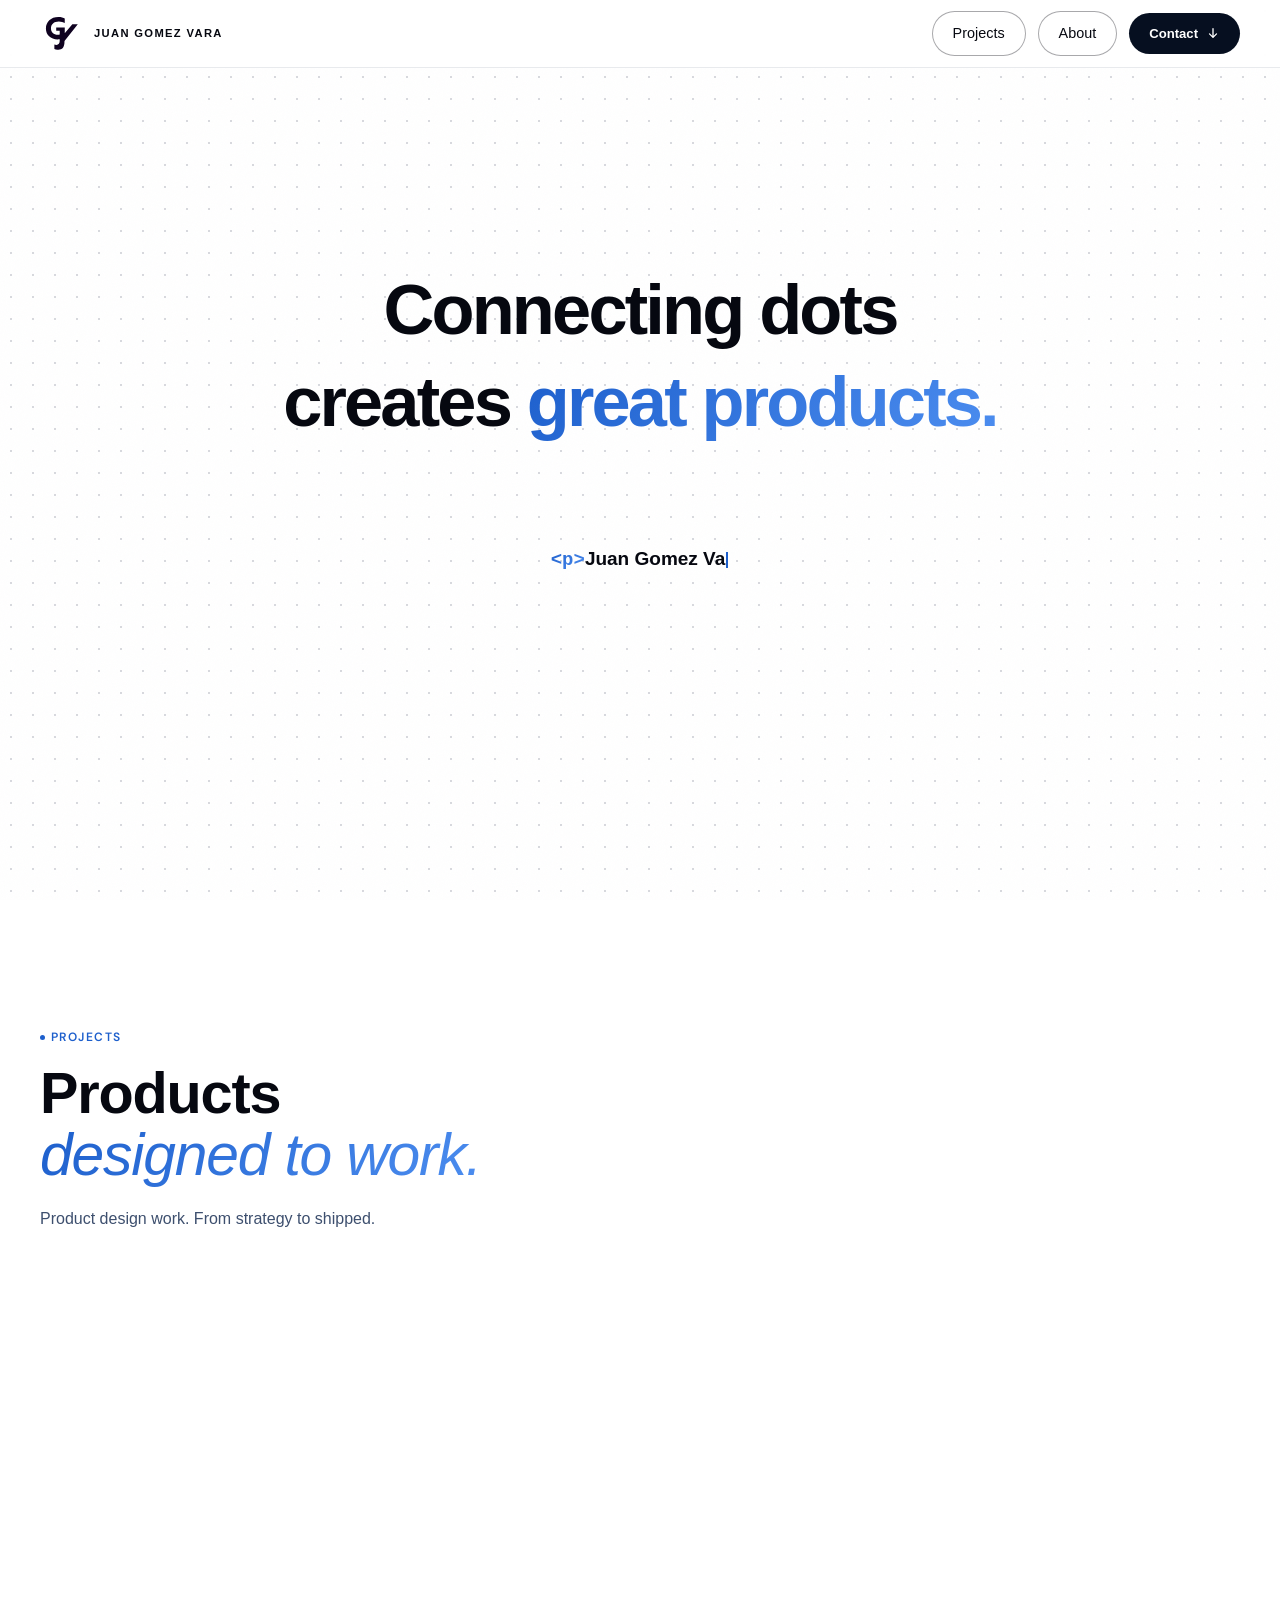
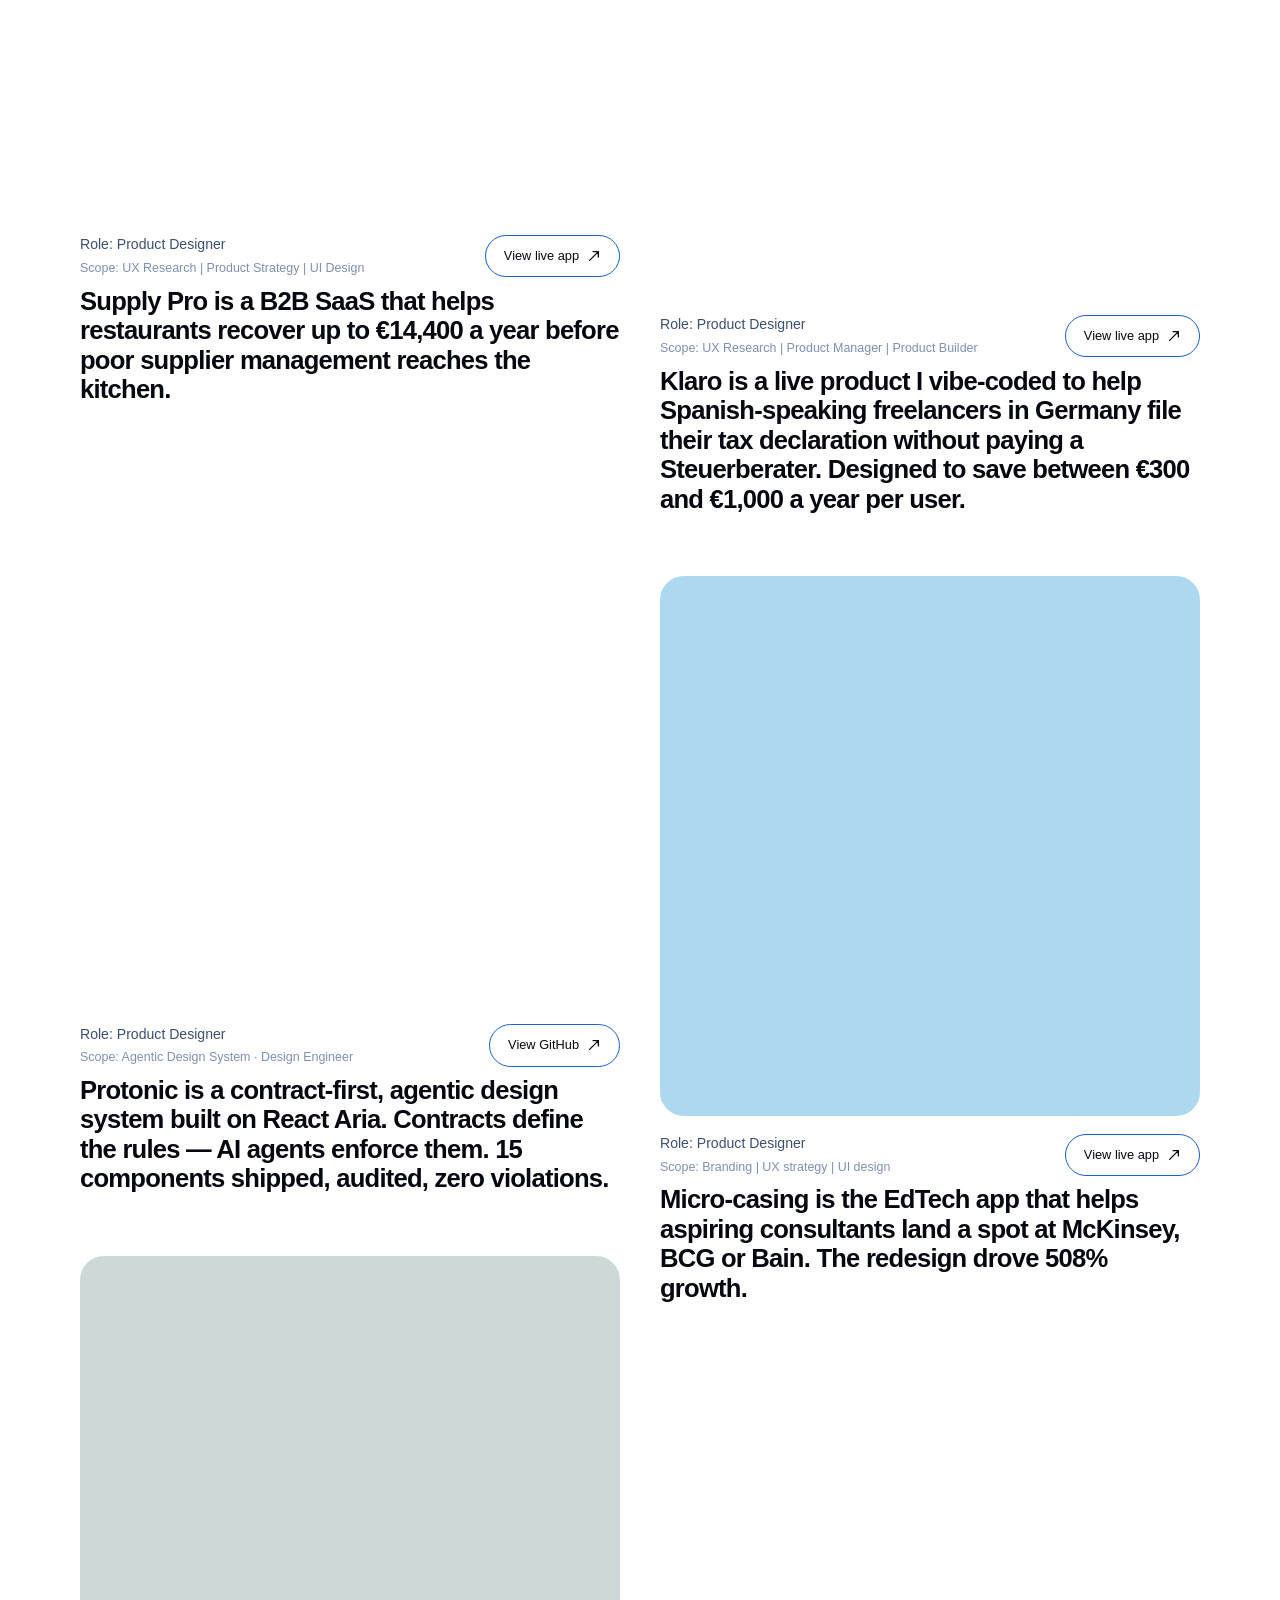
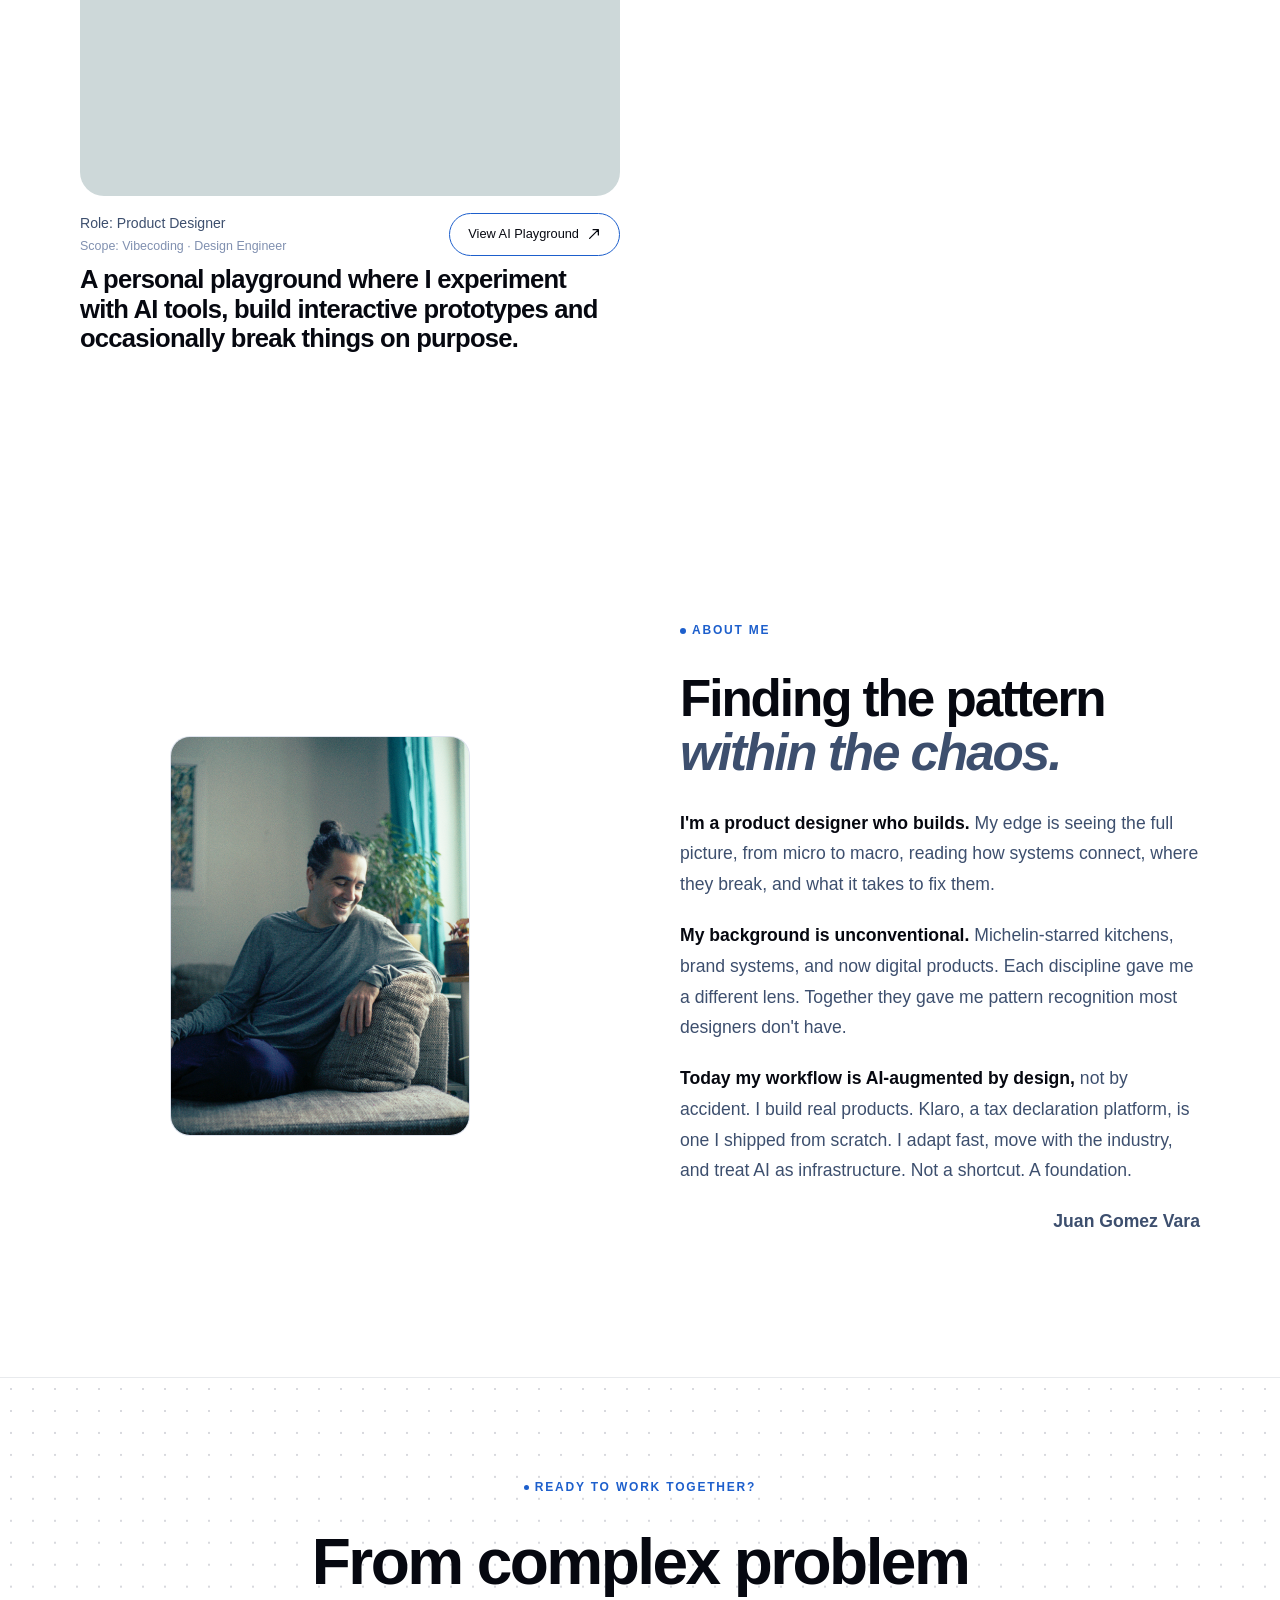
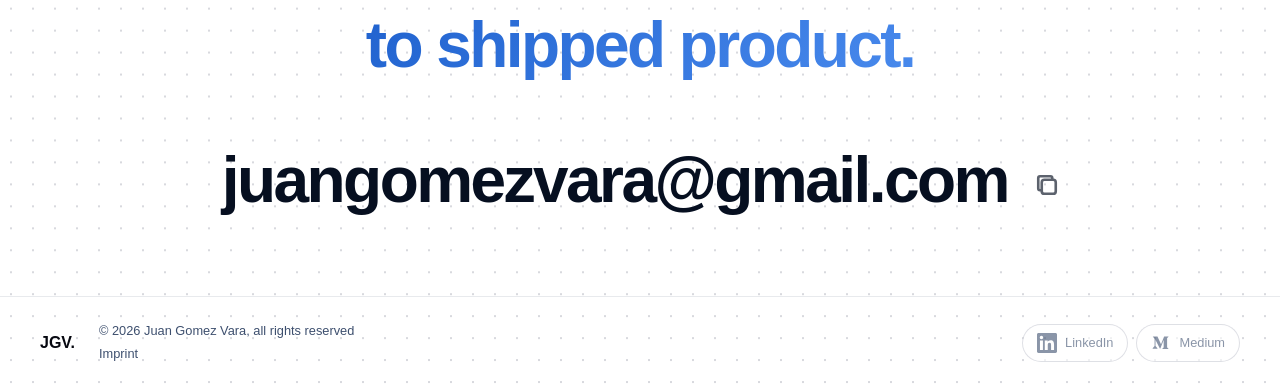
==== index.html @ 65f86e1e "remove 'specialising in design systems and AI-augmented workflows' from all meta tags and JSON-LD Co" ====
﻿<!DOCTYPE html>
<html lang="en">
<head>
  <meta charset="UTF-8" />
  <meta name="viewport" content="width=device-width, initial-scale=1.0" />
  <title>Juan Gomez Vara | Product Designer</title>
  <meta name="description" content="Juan Gomez Vara, Product Designer in Berlin. Built Protonic (AI-enforced design system, 15 components, zero violations) and shipped 5 live products including Micro-casing (508% growth) and Klaro App." />
  <meta name="author" content="Juan Gomez Vara" />
  <link rel="canonical" href="https://www.juangomezvara.com/" />
  <meta property="og:title" content="Juan Gomez Vara | Product Designer" />
  <meta property="og:description" content="Product Designer in Berlin. 5 shipped products." />
  <meta property="og:image" content="https://www.juangomezvara.com/assets/juan-photo-new.png" />
  <meta property="og:url" content="https://www.juangomezvara.com/" />
  <meta property="og:type" content="website" />
  <meta property="og:site_name" content="Juan Gomez Vara" />
  <meta property="og:locale" content="en_US" />
  <meta name="twitter:card" content="summary_large_image" />
  <meta name="twitter:title" content="Juan Gomez Vara | Product Designer" />
  <meta name="twitter:description" content="Product Designer in Berlin. 5 shipped products." />
  <meta name="twitter:image" content="https://www.juangomezvara.com/assets/juan-photo-new.png" />
  <meta name="google-site-verification" content="6gjKS0MCyWaj__qD8_9oE6FFx_a2lRJrNI2w8Qh90nI" />
  <link rel="icon" type="image/svg+xml" href="assets/LogoJGV_favicon-32px.svg" />
  <link rel="preconnect" href="https://api.fontshare.com" crossorigin />
  <link rel="preconnect" href="https://fonts.googleapis.com" />
  <link rel="preconnect" href="https://fonts.gstatic.com" crossorigin />
  <link href="https://api.fontshare.com/v2/css?f[]=satoshi@900,700,500,400,300&display=swap" rel="stylesheet" />
  <link href="https://fonts.googleapis.com/css2?family=DM+Sans:wght@300;400;500&display=swap" rel="stylesheet" />
  <link rel="stylesheet" href="styles.css" />
  <script type="application/ld+json">
  {
    "@context": "https://schema.org",
    "@graph": [
      {
        "@type": "Person",
        "@id": "https://www.juangomezvara.com/#person",
        "name": "Juan Gomez Vara",
        "jobTitle": "Product Designer",
        "description": "Product Designer based in Berlin.",
        "url": "https://www.juangomezvara.com",
        "image": "https://www.juangomezvara.com/assets/juan-photo-new.png",
        "sameAs": [
          "https://www.linkedin.com/in/juan-gomez-vara-0b409470/",
          "https://github.com/juancodez",
          "https://medium.com/@juangomezvara"
        ],
        "address": {
          "@type": "PostalAddress",
          "addressLocality": "Berlin",
          "addressCountry": "DE"
        },
        "knowsAbout": [
          "Product Design",
          "Design Systems",
          "Design Tokens",
          "Component Architecture",
          "UX Research",
          "AI-augmented Design Workflows",
          "Interaction Design",
          "B2B SaaS",
          "Accessibility (WCAG)"
        ]
      },
      {
        "@type": "WebSite",
        "@id": "https://www.juangomezvara.com/#website",
        "url": "https://www.juangomezvara.com",
        "name": "Juan Gomez Vara",
        "description": "Portfolio of Juan Gomez Vara, Product Designer in Berlin",
        "author": {"@id": "https://www.juangomezvara.com/#person"},
        "potentialAction": {
          "@type": "SearchAction",
          "target": {
            "@type": "EntryPoint",
            "urlTemplate": "https://www.juangomezvara.com/?s={search_term_string}"
          },
          "query-input": "required name=search_term_string"
        }
      },
      {
        "@type": "CreativeWork",
        "@id": "https://www.juangomezvara.com/#protonic",
        "name": "Protonic — Contract-First Design System",
        "description": "A contract-first design system framework where AI agents enforce design rules. 15 components, 5 architectural layers, zero violations. 98/100 accessibility audit (Lyse). Built with React Aria and Figma tokens.",
        "creator": {"@id": "https://www.juangomezvara.com/#person"},
        "url": "https://protonic-agenticsystem.vercel.app/",
        "keywords": "Design System, Design Tokens, Component Architecture, AI Agents, React Aria, Accessibility"
      },
      {
        "@type": "CreativeWork",
        "@id": "https://www.juangomezvara.com/#supply-pro",
        "name": "Supply Pro — B2B SaaS Order Management",
        "description": "End-to-end B2B SaaS dashboard for food logistics order management. Designed to help restaurants recover up to €14,400 annually through better supplier management. Full Figma component library and developer documentation included.",
        "creator": {"@id": "https://www.juangomezvara.com/#person"},
        "url": "https://www.juangomezvara.com/project-supply-pro.html",
        "keywords": "Product Design, B2B SaaS, UX Research, Design System, Developer Handoff"
      },
      {
        "@type": "CreativeWork",
        "@id": "https://www.juangomezvara.com/#micro-casing",
        "name": "Micro-casing — EdTech Mobile App",
        "description": "Redesigned the complete onboarding funnel for a consumer EdTech mobile app. Achieved 2.84% download-to-paid conversion rate and 508% subscription growth post-launch. Live on App Store and Google Play.",
        "creator": {"@id": "https://www.juangomezvara.com/#person"},
        "url": "https://www.juangomezvara.com/project-micro-casing.html",
        "keywords": "Mobile App Design, UX Audit, Conversion Optimisation, EdTech"
      },
      {
        "@type": "CreativeWork",
        "@id": "https://www.juangomezvara.com/#klaro",
        "name": "Klaro App — AI Fiscal Assistant",
        "description": "AI-powered fiscal assistant for Spanish-speaking freelancers in Germany. Designed to save €300–€1,000 per user annually. Designed, built, and shipped as a solo product using AI-augmented workflows.",
        "creator": {"@id": "https://www.juangomezvara.com/#person"},
        "url": "https://klaro-es.com/",
        "keywords": "Fintech, Product Design, AI, Tax Assistant, Freelancers"
      }
    ]
  }
  </script>
</head>
<body>

  <!-- Custom Cursor -->
  <div class="cursor" id="cursor"></div>
  <div class="cursor-follower" id="cursorFollower"></div>

  <!-- Navigation -->
  <nav class="nav" id="nav">
    <a href="index.html" class="nav-logo" aria-label="Juan Gomez Vara">
      <img class="logo-img" src="assets/logo-dark.svg" alt="JGV" width="44" height="44" />
      <span class="nav-name">Juan Gomez Vara</span>
    </a>
    <!-- Hamburger (mobile only) -->
    <button class="nav-hamburger" id="navHamburger" aria-label="Toggle menu" aria-expanded="false">
      <span class="hamburger-line"></span>
      <span class="hamburger-line"></span>
      <span class="hamburger-line"></span>
    </button>

    <div class="nav-right">
      <div class="nav-links">
        <a href="#work" class="nav-link magnetic"><span>Projects</span></a>
        <a href="#about" class="nav-link magnetic"><span>About</span></a>
      </div>
      <a href="#footer" class="btn-nav magnetic">
        <span class="btn-text">Contact</span>
        <span class="btn-arrow">
          <svg width="14" height="14" viewBox="0 0 16 16" fill="none"><path d="M8 3v10M4 9l4 4 4-4" stroke="currentColor" stroke-width="1.5" stroke-linecap="round" stroke-linejoin="round"/></svg>
        </span>
      </a>
    </div>
  </nav>

  <!-- Mobile Menu Overlay -->
  <div class="mobile-menu" id="mobileMenu" aria-hidden="true">
    <nav class="mobile-menu-links">
      <a href="#work"   class="mobile-nav-link">Projects</a>
      <a href="#about"  class="mobile-nav-link">About</a>
      <a href="contact.html" class="mobile-nav-link">Contact</a>
    </nav>
  </div>

  <!-- Hero Section -->
  <section class="hero" id="hero">
    <!-- Interactive Dot Grid Canvas -->
    <canvas class="dot-grid-canvas" id="dotGrid"></canvas>
    <div class="hero-noise"></div>

    <div class="hero-content">


      <p class="hero-title" aria-hidden="true">
        <span class="hero-line" data-animate="reveal" data-delay="100">
          <span>Connecting dots</span>
        </span>
        <span class="hero-line" data-animate="reveal" data-delay="250">
          <span>creates <span class="gradient-word">great products.</span></span>
        </span>
      </p>

      <p class="hero-sub" data-animate="fade-up" data-delay="450">
        <span class="type-tag">&lt;p&gt;</span><span id="heroTypewriter"><strong>Juan Gomez Vara, Product Designer</strong> in Berlin — design systems &amp; AI workflows.</span><span class="type-cursor" id="heroTypeCursor"></span><span class="type-tag type-tag--close" id="heroTypeClose"></span>
      </p>



    </div>

  </section>

  <!-- Projects Section -->
  <section class="work" id="work">
    <div class="work-inner">
      <div class="work-head" data-animate="fade-up">
        <div>
          <div class="work-eyebrow">
            <span class="eyebrow-dot"></span>
            Projects
          </div>
          <h2 class="work-title">
            Products<br>
            <em class="gradient-word">designed to work.</em>
          </h2>
          <p class="work-subtitle">Product design work. From strategy to shipped.</p>
        </div>
      </div>
    </div>

    <!-- Projects Masonry Grid -->
    <div class="projects-masonry">

      <!-- Left column -->
      <div class="projects-col">

        <div class="project-card" data-animate="fade-up" data-delay="0" onclick="window.location='project-supply-pro.html'" role="link" tabindex="0">
          <a href="project-supply-pro.html" style="position:absolute;width:1px;height:1px;overflow:hidden;clip:rect(0,0,0,0);white-space:nowrap" tabindex="-1" aria-hidden="true">Supply Pro project</a>
          <article>
            <div class="project-card-img-wrap">
              <video class="project-card-img js-card-video" muted playsinline preload="metadata" style="object-fit: cover;">
                <source src="assets/sp-hero-video-006-clean.mp4" type="video/mp4" />
              </video>
              <div class="project-card-overlay">
                <span class="project-card-overlay-name">Supply Pro</span>
                <span class="project-card-overlay-desc">An order management system that warns and identifies problems before they cost time and revenue in food logistics operations.</span>
              </div>
            </div>
            <div class="project-card-meta-line">
              <div class="project-card-meta-left">
                <span>Role: Product Designer</span>
                <span class="meta-scope">Scope: UX Research | Product Strategy | UI Design</span>
              </div>
              <a href="https://supply-pro-ten.vercel.app/" target="_blank" rel="noopener noreferrer" class="btn-ghost small view-project-btn magnetic" onclick="event.stopPropagation()">
                <span class="btn-text">View live app</span>
                <span class="btn-arrow"><svg width="14" height="14" viewBox="0 0 16 16" fill="none"><path d="M3 13L13 3M13 3H7M13 3v6" stroke="currentColor" stroke-width="1.5" stroke-linecap="round" stroke-linejoin="round"/></svg></span>
              </a>
            </div>
            <p class="project-card-desc">Supply Pro is a B2B SaaS that helps restaurants recover up to €14,400 a year before poor supplier management reaches the kitchen.</p>
          </article>
        </div>

        <div class="project-card" data-animate="fade-up" data-delay="120" onclick="window.location='https://protonic-agenticsystem.vercel.app/'" role="link" tabindex="0">
          <article>
            <div class="project-card-img-wrap">
              <video class="project-card-img js-card-video" muted playsinline preload="metadata" style="object-fit: cover; object-position: 70% center;">
                <source src="assets/video-protonic.mp4" type="video/mp4" />
              </video>
              <div class="project-card-overlay">
                <span class="project-card-overlay-name">Protonic</span>
                <span class="project-card-overlay-desc">A contract-first design system framework where AI agents enforce design rules. 15 components, 5 architectural layers, zero violations.</span>
              </div>
            </div>
            <div class="project-card-meta-line">
              <div class="project-card-meta-left">
                <span>Role: Product Designer</span>
                <span class="meta-scope">Scope: Agentic Design System · Design Engineer</span>
              </div>
              <a href="https://github.com/juancodez/protonic" target="_blank" rel="noopener noreferrer" class="btn-ghost small view-project-btn magnetic" onclick="event.stopPropagation()">
                <span class="btn-text">View GitHub</span>
                <span class="btn-arrow"><svg width="14" height="14" viewBox="0 0 16 16" fill="none"><path d="M3 13L13 3M13 3H7M13 3v6" stroke="currentColor" stroke-width="1.5" stroke-linecap="round" stroke-linejoin="round"/></svg></span>
              </a>
            </div>
            <p class="project-card-desc">Protonic is a contract-first, agentic design system built on React Aria. Contracts define the rules — AI agents enforce them. 15 components shipped, audited, zero violations.</p>
          </article>
        </div>


        <div class="project-card" data-animate="fade-up" data-delay="240" onclick="window.location='ai-playground.html'" role="link" tabindex="0">
          <article>
            <div class="project-card-img-wrap" style="background: #cdd8d9;">
              <video class="project-card-img js-card-video" muted playsinline preload="metadata" style="object-fit: cover; object-position: center;">
                <source src="assets/ai-playground-thumbnail-02-clean.mp4" type="video/mp4" />
              </video>
              <div class="project-card-overlay">
                <span class="project-card-overlay-name">AI Playground</span>
                <span class="project-card-overlay-desc">A growing collection of AI experiments, games, and interactive prototypes built through vibe coding.</span>
              </div>
            </div>
            <div class="project-card-meta-line">
              <div class="project-card-meta-left">
                <span>Role: Product Designer</span>
                <span class="meta-scope">Scope: Vibecoding · Design Engineer</span>
              </div>
              <a href="ai-playground.html" class="btn-ghost small view-project-btn magnetic" onclick="event.stopPropagation()">
                <span class="btn-text">View AI Playground</span>
                <span class="btn-arrow"><svg width="14" height="14" viewBox="0 0 16 16" fill="none"><path d="M3 13L13 3M13 3H7M13 3v6" stroke="currentColor" stroke-width="1.5" stroke-linecap="round" stroke-linejoin="round"/></svg></span>
              </a>
            </div>
            <p class="project-card-desc">A personal playground where I experiment with AI tools, build interactive prototypes and occasionally break things on purpose.</p>
          </article>
        </div>

      </div>

      <!-- Right column — offset for stagger effect -->
      <div class="projects-col projects-col--offset">

        <div class="project-card" data-animate="fade-up" data-delay="60" onclick="window.location='project-klaro.html'" role="link" tabindex="0">
          <a href="project-klaro.html" style="position:absolute;width:1px;height:1px;overflow:hidden;clip:rect(0,0,0,0);white-space:nowrap" tabindex="-1" aria-hidden="true">Klaro project</a>
          <article>
            <div class="project-card-img-wrap">
              <video class="project-card-img js-card-video" muted playsinline preload="metadata" style="object-fit: contain;">
                <source src="assets/klaro-index-001.mp4" type="video/mp4" />
              </video>
              <div class="project-card-overlay">
                <span class="project-card-overlay-name">Klaro App</span>
                <span class="project-card-overlay-desc">AI-powered fiscal assistant for Spanish-speaking freelancers in Germany. Designed, built and shipped with Claude Code.</span>
              </div>
            </div>
            <div class="project-card-meta-line">
              <div class="project-card-meta-left">
                <span>Role: Product Designer</span>
                <span class="meta-scope">Scope: UX Research | Product Manager | Product Builder</span>
              </div>
              <a href="https://klaro-es.com/" target="_blank" rel="noopener noreferrer" class="btn-ghost small view-project-btn magnetic" onclick="event.stopPropagation()">
                <span class="btn-text">View live app</span>
                <span class="btn-arrow"><svg width="14" height="14" viewBox="0 0 16 16" fill="none"><path d="M3 13L13 3M13 3H7M13 3v6" stroke="currentColor" stroke-width="1.5" stroke-linecap="round" stroke-linejoin="round"/></svg></span>
              </a>
            </div>
            <p class="project-card-desc">Klaro is a live product I vibe-coded to help Spanish-speaking freelancers in Germany file their tax declaration without paying a Steuerberater. Designed to save between €300 and €1,000 a year per user.</p>
          </article>
        </div>

        <div class="project-card" data-animate="fade-up" data-delay="180" onclick="window.location='project-micro-casing.html'" role="link" tabindex="0">
          <a href="project-micro-casing.html" style="position:absolute;width:1px;height:1px;overflow:hidden;clip:rect(0,0,0,0);white-space:nowrap" tabindex="-1" aria-hidden="true">Micro-casing project</a>
          <article>
            <div class="project-card-img-wrap" style="background: #acd9ef;">
              <video class="project-card-img js-card-video" muted playsinline preload="metadata" style="object-fit: contain;">
                <source src="assets/mca-thumbnail-002-clean.mp4" type="video/mp4" />
              </video>
              <div class="project-card-overlay">
                <span class="project-card-overlay-name">Micro-casing App</span>
                <span class="project-card-overlay-desc">A mobile app for structured case interview practice. From concept to shipped in 2 weeks.</span>
              </div>
            </div>
            <div class="project-card-meta-line">
              <div class="project-card-meta-left">
                <span>Role: Product Designer</span>
                <span class="meta-scope">Scope: Branding | UX strategy | UI design</span>
              </div>
              <a href="https://apps.apple.com/gb/app/micro-casing/id6754453873" target="_blank" rel="noopener noreferrer" class="btn-ghost small view-project-btn magnetic" onclick="event.stopPropagation()">
                <span class="btn-text">View live app</span>
                <span class="btn-arrow"><svg width="14" height="14" viewBox="0 0 16 16" fill="none"><path d="M3 13L13 3M13 3H7M13 3v6" stroke="currentColor" stroke-width="1.5" stroke-linecap="round" stroke-linejoin="round"/></svg></span>
              </a>
            </div>
            <p class="project-card-desc">Micro-casing is the EdTech app that helps aspiring consultants land a spot at McKinsey, BCG or Bain. The redesign drove 508% growth.</p>
          </article>
        </div>

      </div>
    </div>

  </section>

  <!-- About Section -->
  <section class="about" id="about">
    <div class="about-inner">
      <div class="about-media" data-animate="fade-right">
        <div class="about-photo-frame">
          <img src="assets/juan-photo-new.png" alt="Juan Gomez Vara, Product Designer based in Berlin" class="about-photo-img" />
        </div>
      </div>

      <div class="about-text" data-animate="fade-left">
        <p class="section-label">About me</p>
        <h2 class="about-title">
          Finding the pattern<br />
          <em>within the chaos.</em>
        </h2>
        <p class="about-bio">
          <strong>I'm a product designer who builds.</strong> My edge is seeing the full picture, from micro to macro, reading how systems connect, where they break, and what it takes to fix them.
        </p>
        <p class="about-bio">
          <strong>My background is unconventional.</strong> Michelin-starred kitchens, brand systems, and now digital products. Each discipline gave me a different lens. Together they gave me pattern recognition most designers don't have.
        </p>
        <p class="about-bio">
          <strong>Today my workflow is AI-augmented by design,</strong> not by accident. I build real products. Klaro, a tax declaration platform, is one I shipped from scratch. I adapt fast, move with the industry, and treat AI as infrastructure. Not a shortcut. A foundation.
        </p>
        <p class="about-bio" style="text-align: right; font-weight: 700;">Juan Gomez Vara</p>

      </div>
    </div>
  </section>

  <!-- Footer -->
  <footer class="footer" id="footer">
    <canvas class="footer-dot-canvas" id="footerDotGrid"></canvas>
    <div class="footer-top">
      <div class="footer-cta" data-animate="fade-up">
        <p class="footer-cta-label"><span class="eyebrow-dot"></span>Ready to work together?</p>
        <h2 class="footer-cta-title"><span class="footer-cta-line">From complex problem</span><span class="footer-cta-line gradient-word">to shipped product.</span></h2>
        <a href="mailto:juangomezvara@gmail.com" class="footer-email-link magnetic">
          <span class="footer-email-text">juangomezvara@gmail.com</span>
          <span class="footer-copy-icon" onclick="copyEmail(event)" title="Copy email" role="button" aria-label="Copy email address">
            <svg class="icon-copy" width="28" height="28" viewBox="0 0 16 16" fill="none"><rect x="5" y="5" width="8" height="8" rx="1.5" stroke="currentColor" stroke-width="1.5"/><path d="M11 5V4a1 1 0 0 0-1-1H4a1 1 0 0 0-1 1v6a1 1 0 0 0 1 1h1" stroke="currentColor" stroke-width="1.5" stroke-linecap="round"/></svg>
            <svg class="icon-check" width="28" height="28" viewBox="0 0 16 16" fill="none"><path d="M3 8l4 4 6-6" stroke="#4ade80" stroke-width="2" stroke-linecap="round" stroke-linejoin="round"/></svg>
          </span>
        </a>
      </div>
    </div>

    <!-- Footer Graphic -->
    <!-- <div class="footer-graphic" aria-hidden="true">
      <span class="footer-big-text" data-text="DESIGN">DESIGN</span>
    </div> -->

    <div class="footer-bottom">
      <div class="footer-info">
        <span class="footer-logo">JGV<span class="logo-dot">.</span></span>
        <div class="footer-copy-wrap">
          <span class="footer-copy">© 2026 Juan Gomez Vara, all rights reserved</span>
          <a href="imprint.html" class="footer-imprint">Imprint</a>
        </div>
      </div>
      <div class="footer-social">
        <a href="https://www.linkedin.com/in/juan-gomez-vara-0b409470/" target="_blank" rel="noopener noreferrer" class="social-link magnetic">
          <svg width="20" height="20" viewBox="0 0 24 24" fill="currentColor"><path d="M20.447 20.452h-3.554v-5.569c0-1.328-.027-3.037-1.852-3.037-1.853 0-2.136 1.445-2.136 2.939v5.667H9.351V9h3.414v1.561h.046c.477-.9 1.637-1.85 3.37-1.85 3.601 0 4.267 2.37 4.267 5.455v6.286zM5.337 7.433a2.062 2.062 0 0 1-2.063-2.065 2.064 2.064 0 1 1 2.063 2.065zm1.782 13.019H3.555V9h3.564v11.452zM22.225 0H1.771C.792 0 0 .774 0 1.729v20.542C0 23.227.792 24 1.771 24h20.451C23.2 24 24 23.227 24 22.271V1.729C24 .774 23.2 0 22.222 0h.003z"/></svg>
          <span>LinkedIn</span>
        </a>
        <a href="https://medium.com/@juangomezvara" target="_blank" rel="noopener noreferrer" class="social-link magnetic">
          <svg width="20" height="20" viewBox="0 0 24 24" fill="currentColor"><path d="M4.285 7.269a.733.733 0 0 0-.24-.619L2.275 4.517v-.32h5.498l4.25 9.32 3.736-9.32H21v.319l-1.515 1.453a.44.44 0 0 0-.168.425v10.666a.44.44 0 0 0 .168.425l1.479 1.453v.319h-7.436v-.319l1.53-1.489c.152-.15.152-.194.152-.424V8.401l-3.994 10.137h-.575L5.417 8.401v6.793c-.041.305.07.612.3.833l1.99 2.415v.32H2.003v-.32l1.99-2.415c.227-.22.333-.53.292-.832z"/></svg>
          <span>Medium</span>
        </a>
      </div>
    </div>
  </footer>

  <script src="script.js" defer></script>
  <script>
    (function () {
      var videos = document.querySelectorAll('.js-card-video');
      if (!videos.length) return;
      var observer = new IntersectionObserver(function (entries) {
        entries.forEach(function (entry) {
          var v = entry.target;
          if (entry.isIntersecting) {
            v.currentTime = 0;
            v.play();
          } else {
            v.pause();
            v.currentTime = 0;
          }
        });
      }, { threshold: 0.4 });
      videos.forEach(function (v) { observer.observe(v); });
    })();
  </script>


</body>
</html>
---- styles.css ----
/* ============================================
   RESET & BASE
   ============================================ */
*, *::before, *::after { box-sizing: border-box; margin: 0; padding: 0; }

:root {
  /* Fonts & easing */
  --font:         'Satoshi', sans-serif;
  --ease-out:     cubic-bezier(0.16, 1, 0.3, 1);
  --ease-in-out:  cubic-bezier(0.87, 0, 0.13, 1);
  --transition:   0.6s var(--ease-out);

  /* Colours */
  --bg:           #ffffff;
  --bg-2:         #f4f7ff;
  --bg-3:         #e8eeff;
  --text:         #060810;
  --text-2:       #3d4f6e;
  --text-3:       #8090b0;
  --border:       rgba(10, 22, 60, 0.09);
  --border-hover: rgba(10, 22, 60, 0.22);
  --accent:       #1d5fcc;
  --accent-2:     #4d8ef0;
  --navy:         #060f20;
  --btn-gradient: linear-gradient(135deg, #060f20 0%, #0f2552 50%, #1d5fcc 100%);
  --card-bg:      #f4f7ff;
  --card-hover:   #e8eeff;
  --nav-bg:       rgba(255, 255, 255, 0.92);
  --gradient-1:   rgba(29, 95, 204, 0.08);
  --gradient-2:   rgba(77, 142, 240, 0.05);
  --gradient-3:   rgba(6, 15, 32, 0.04);
  --footer-graphic-color: rgba(6, 15, 32, 0.04);
  --pill-border:  #060810;
  --pill-text:    #060810;
}

html { scroll-behavior: smooth; }

body {
  font-family: var(--font);
  background: var(--bg);
  color: var(--text);
  line-height: 1.6;
  overflow-x: hidden;
  cursor: none;
}

a { color: inherit; text-decoration: none; }
img { display: block; max-width: 100%; }

a, button, [role="button"], [role="link"], [tabindex="0"], .btn-primary, .btn-ghost, .btn-nav, .nav-link, .social-link, .theme-toggle, .mobile-nav-link, .project-card, .magnetic { cursor: pointer; }

/* ============================================
   CUSTOM CURSOR
   ============================================ */
.cursor {
  width: 14px; height: 14px;
  background: var(--accent);
  border-radius: 50%;
  position: fixed;
  top: 0; left: 0;
  pointer-events: none;
  z-index: 9999;
  transform: translate(-50%, -50%) scale(1);
  transition: transform 0.2s cubic-bezier(0.23,1,0.32,1), opacity 0.2s;
  will-change: left, top, transform;
}
.cursor-follower { display: none; }

/* Hover states — scale transforms only */
body.cursor-hovering .cursor { transform: translate(-50%, -50%) scale(2.2); opacity: 0.35; }
body.cursor-link .cursor    { transform: translate(-50%, -50%) scale(1.5); opacity: 0.7; }

/* ============================================
   NAVIGATION
   ============================================ */
.nav {
  position: fixed; top: 0; left: 0; right: 0;
  z-index: 100;
  display: flex;
  align-items: center;
  justify-content: space-between;
  padding: 0 40px;
  height: 68px;
  background: var(--nav-bg);
  backdrop-filter: blur(16px);
  -webkit-backdrop-filter: blur(16px);
  border-bottom: 1px solid var(--border);
  transition: background 0.4s ease;
}
.nav-logo {
  display: flex; align-items: center; gap: 10px;
  transition: opacity 0.2s;
  flex-shrink: 0;
}
.nav-logo:hover { opacity: 0.75; }
.nav-name {
  font-size: 0.7rem;
  font-weight: 600;
  letter-spacing: 0.12em;
  text-transform: uppercase;
  color: var(--text);
  white-space: nowrap;
}

/* Logo switches between dark/light */
.logo-img { display: block; width: 44px; height: 44px; object-fit: contain; }

/* Nav right group */
.nav-right {
  display: flex; align-items: center; gap: 12px;
}

/* Nav CTA button */
.btn-nav {
  display: inline-flex; align-items: center; gap: 8px;
  background: var(--navy); color: #fff;
  border-radius: 100px; padding: 10px 20px;
  font-size: 0.82rem; font-weight: 600;
  position: relative; overflow: hidden;
  cursor: none; white-space: nowrap;
  transition: color 0.3s;
}
.btn-nav::before {
  content: '';
  position: absolute; inset: 0;
  background:
    radial-gradient(circle at var(--mx, 50%) var(--my, 50%), rgba(255,255,255,0.14) 0%, transparent 60%),
    linear-gradient(135deg, #060f20 0%, #0f2552 50%, #1d5fcc 100%);
  opacity: 0;
  transition: opacity 0.35s ease;
  border-radius: inherit;
  pointer-events: none;
  z-index: 0;
}
.btn-nav:hover::before { opacity: 1; }
.btn-nav .btn-text,
.btn-nav .btn-arrow { position: relative; z-index: 1; }
.btn-nav:hover { color: #fff; }
.nav-links { display: flex; gap: 12px; }

/* Pill nav buttons — match btn-ghost (View work) style */
.nav-link {
  display: inline-flex; align-items: center; gap: 8px;
  color: #060810;
  background: #ffffff;
  border-radius: 100px; padding: 10px 20px;
  font-size: 0.9rem; font-weight: 500;
  border: 1px solid rgba(6,8,16,0.35);
  cursor: none; white-space: nowrap;
  text-decoration: none;
  transition: color 0.2s, border-color 0.2s, background 0.2s;
}
.nav-link span { position: relative; z-index: 1; }
.nav-link:hover { color: #060810; border-color: rgba(6,8,16,0.75); background: rgba(6,8,16,0.06); }
.nav-link.active { border-color: rgba(6,8,16,0.75); background: rgba(6,8,16,0.06); }

/* Theme Toggle */
.theme-toggle {
  background: none; border: none; cursor: none;
  padding: 6px; border-radius: 20px;
}
.toggle-track {
  display: flex; align-items: center; gap: 6px;
  background: var(--bg-3); border: 1px solid var(--border);
  border-radius: 20px; padding: 4px 10px;
  transition: background 0.3s;
}
.toggle-track svg { width: 14px; height: 14px; color: var(--text-2); transition: color 0.3s; }
.toggle-thumb {
  display: none; /* visual indicator can be removed for cleanliness */
}

/* ============================================
   ANIMATIONS
   ============================================ */
@keyframes blobFloat {
  0%, 100% { transform: translate(0, 0) scale(1) rotate(0deg); }
  33% { transform: translate(30px, -40px) scale(1.05) rotate(120deg); }
  66% { transform: translate(-20px, 20px) scale(0.95) rotate(240deg); }
}
@keyframes scrollLine {
  0% { transform: scaleY(0); transform-origin: top; }
  45% { transform: scaleY(1); transform-origin: top; }
  55% { transform: scaleY(1); transform-origin: bottom; }
  100% { transform: scaleY(0); transform-origin: bottom; }
}
@keyframes marqueeScroll {
  from { transform: translateX(0); }
  to { transform: translateX(-50%); }
}
@keyframes badgePulse {
  0%, 100% { transform: scale(1); opacity: 1; }
  50% { transform: scale(1.5); opacity: 0.4; }
}
@keyframes fadeUp {
  from { opacity: 0; transform: translateY(30px); }
  to { opacity: 1; transform: translateY(0); }
}
@keyframes reveal {
  from { transform: translateY(110%); }
  to { transform: translateY(0); }
}
@keyframes float {
  0%, 100% { transform: translateY(0px); }
  50% { transform: translateY(-12px); }
}

/* Animate states */
[data-animate] { opacity: 0; }
[data-animate].animated { opacity: 1; }

[data-animate="fade-up"].animated {
  animation: fadeUp 0.8s var(--ease-out) both;
}
[data-animate="reveal"] .hero-line span,
[data-animate="reveal"] .page-title span {
  display: inline-block;
  transform: translateY(110%);
}
[data-animate="reveal"].animated .hero-line span,
[data-animate="reveal"].animated .page-title span {
  animation: reveal 0.9s var(--ease-out) both;
}
[data-animate="fade-right"].animated {
  animation: fadeRight 0.9s var(--ease-out) both;
}
[data-animate="fade-left"].animated {
  animation: fadeLeft 0.9s var(--ease-out) both;
}
@keyframes fadeRight {
  from { opacity: 0; transform: translateX(-40px); }
  to { opacity: 1; transform: translateX(0); }
}
@keyframes fadeLeft {
  from { opacity: 0; transform: translateX(40px); }
  to { opacity: 1; transform: translateX(0); }
}

/* ============================================
   HERO
   ============================================ */
.hero {
  position: relative;
  min-height: 100vh;
  display: flex; flex-direction: column;
  justify-content: center;
  padding: 120px 40px 0;
  overflow: hidden;
}

/* Blobs */
.hero-blobs {
  position: absolute; inset: 0; pointer-events: none; z-index: 0;
}
.blob {
  position: absolute; border-radius: 50%;
  filter: blur(80px); opacity: 0.6;
}
.blob-1 {
  width: 600px; height: 600px;
  background: var(--gradient-1);
  top: -100px; right: -100px;
  animation: blobFloat 18s ease-in-out infinite;
}
.blob-2 {
  width: 500px; height: 500px;
  background: var(--gradient-2);
  bottom: 0; left: -150px;
  animation: blobFloat 22s ease-in-out infinite reverse;
}
.blob-3 {
  width: 400px; height: 400px;
  background: var(--gradient-3);
  top: 40%; left: 40%;
  animation: blobFloat 15s ease-in-out infinite 3s;
}

/* Dot Grid Canvas */
.dot-grid-canvas {
  position: absolute;
  inset: 0;
  width: 100%;
  height: 100%;
  z-index: 0;
  pointer-events: none;
  display: block;
}

/* Noise overlay */
.hero-noise {
  position: absolute; inset: 0; z-index: 1; pointer-events: none;
  opacity: 0.025;
  background-image: url("data:image/svg+xml,%3Csvg viewBox='0 0 200 200' xmlns='http://www.w3.org/2000/svg'%3E%3Cfilter id='n'%3E%3CfeTurbulence type='fractalNoise' baseFrequency='0.9' numOctaves='4' stitchTiles='stitch'/%3E%3C/filter%3E%3Crect width='100%25' height='100%25' filter='url(%23n)'/%3E%3C/svg%3E");
  background-size: 200px;
}

.hero-content {
  position: relative; z-index: 2;
  max-width: 1100px;
  padding-bottom: 80px;
  margin: 0 auto;
  text-align: center;
}

.hero-badge {
  display: inline-flex; align-items: center; gap: 8px;
  background: var(--bg-3); border: 1px solid var(--border);
  border-radius: 100px; padding: 6px 14px;
  font-size: 0.8rem; font-weight: 500; color: var(--text-2);
  margin-bottom: 40px;
}
.badge-dot {
  width: 7px; height: 7px; border-radius: 50%;
  background: #4ade80;
  animation: badgePulse 2s ease-in-out infinite;
}

.hero-title {
  font-size: clamp(3.5rem, 5.5vw, 5rem);
  font-weight: 900;
  line-height: 1.12;
  margin-left: auto;
  margin-right: auto;
  letter-spacing: -0.04em;
  margin-bottom: 28px;
}
.hero-line {
  overflow: hidden;
  display: block;
  /* extra vertical room so descenders & gradient text are never clipped */
  padding-top: 0.18em;
  padding-bottom: 0.95em;
  margin-bottom: -0.95em;
}
/* last line keeps its bottom padding visible — no following sibling to collapse against */
.hero-line:last-child {
  margin-bottom: 0;
}
.hero-line span { display: inline-block; }

.gradient-word {
  background: linear-gradient(135deg, #1d5fcc 0%, #4d8ef0 100%);
  -webkit-background-clip: text; -webkit-text-fill-color: transparent;
  background-clip: text;
  display: inline-block;
  padding-bottom: 0.1em;
}

.hero-sub {
  font-size: 19px;
  font-weight: 400;
  color: var(--text);
  line-height: 1.7;
  max-width: 1100px;
  margin-left: auto;
  margin-right: auto;
  margin-bottom: 105px;
}

.hero-actions { display: flex; align-items: center; justify-content: center; gap: 16px; margin-bottom: 64px; }

/* Typewriter */
.type-tag {
  font-family: 'Courier New', Courier, monospace;
  font-size: 1em;
  font-weight: 700;
  background: linear-gradient(135deg, #1d5fcc 0%, #4d8ef0 100%);
  -webkit-background-clip: text;
  -webkit-text-fill-color: transparent;
  background-clip: text;
  display: inline;
}
.type-tag--close {
  opacity: 0;
  transition: opacity 0.6s ease;
}
.type-tag--close.visible {
  opacity: 1;
}
.type-cursor {
  display: inline-block;
  width: 2px;
  height: 0.85em;
  background: var(--accent);
  vertical-align: middle;
  margin: 0 1px;
  animation: typeBlink 0.85s step-end infinite;
}
.type-cursor.done {
  display: none;
}
@keyframes typeBlink {
  0%, 100% { opacity: 0.8; }
  50%       { opacity: 0;   }
}

/* Buttons */
.btn-primary {
  display: inline-flex; align-items: center; gap: 10px;
  background: var(--navy); color: #fff;
  border-radius: 100px; padding: 14px 28px;
  font-size: 0.9rem; font-weight: 600;
  transition: transform 0.2s var(--ease-out), box-shadow 0.2s;
  position: relative; overflow: hidden;
  cursor: none;
}
.btn-primary::before {
  content: ''; position: absolute; inset: 0;
  background:
    radial-gradient(circle at var(--mx, 50%) var(--my, 50%), rgba(255,255,255,0.14) 0%, transparent 60%),
    linear-gradient(135deg, #060f20 0%, #0f2552 50%, #1d5fcc 100%);
  opacity: 0;
  transition: opacity 0.4s ease;
  border-radius: inherit;
  pointer-events: none;
}
.btn-primary:hover::before { opacity: 1; }
.btn-primary .btn-text, .btn-primary .btn-arrow { position: relative; z-index: 1; }
.btn-primary .btn-arrow, .btn-ghost .btn-arrow, .btn-nav .btn-arrow {
  display: flex; align-items: center; justify-content: center; line-height: 1;
}
.btn-primary:hover { color: #fff; }
.btn-primary.large { padding: 18px 36px; font-size: 1rem; }

/* Primary button arrow rotates on hover; nav arrow nudges down softly */
.btn-primary .btn-arrow svg,
.btn-nav .btn-arrow svg {
  transition: transform 0.3s var(--ease-out);
}
.btn-primary:hover .btn-arrow svg {
  transform: rotate(-45deg);
}
.btn-nav:hover .btn-arrow svg {
  transform: translateY(3px);
}

.btn-ghost {
  display: inline-flex; align-items: center; gap: 8px;
  color: #060810;
  background: #ffffff;
  position: relative; overflow: hidden;
  border-radius: 100px; padding: 14px 20px;
  font-size: 0.9rem; font-weight: 500;
  border: 1px solid rgba(6,8,16,0.35);
  transition: color 0.2s, border-color 0.2s, background 0.2s;
  cursor: none;
}
.btn-ghost > * { position: relative; z-index: 1; }
.btn-ghost:hover { color: #060810; border-color: rgba(6,8,16,0.75); background: rgba(6,8,16,0.06); }
.btn-ghost.small { padding: 10px 18px; font-size: 0.8rem; }

.hero-scroll {
  display: flex; align-items: center; gap: 12px;
  font-size: 0.75rem; color: var(--text-3); letter-spacing: 0.1em; text-transform: uppercase;
}
.scroll-line-wrap {
  width: 1px; height: 40px; background: var(--border); overflow: hidden;
}
.scroll-line-inner {
  width: 100%; height: 100%;
  background: var(--text-2);
  transform-origin: top;
  animation: scrollLine 2s ease-in-out infinite;
}

/* Marquee */
.hero-marquee-wrap {
  position: relative; z-index: 2;
  border-top: 1px solid var(--border);
  border-bottom: 1px solid var(--border);
  overflow: hidden; padding: 14px 0;
  margin: 0 -40px;
}
.hero-marquee {
  display: flex; gap: 32px; white-space: nowrap;
  animation: marqueeScroll 20s linear infinite;
  width: max-content;
  font-size: 0.8rem; color: var(--text-3); letter-spacing: 0.05em; text-transform: uppercase; font-weight: 500;
}
.marquee-dot { color: var(--accent); }

/* ============================================
   SELECTED WORK
   ============================================ */
/* ============================================
   WORK / PROJECTS SECTION
   ============================================ */
.work {
  padding: clamp(80px, 10vw, 140px) 40px;
  background: var(--bg);
}
.work-inner {
  max-width: 1300px;
  margin: 0 auto;
}

/* Section head */
.work-head {
  display: flex;
  align-items: flex-end;
  justify-content: space-between;
  gap: 32px;
  margin-bottom: clamp(40px, 5vh, 64px);
  flex-wrap: wrap;
}
.work-eyebrow {
  display: flex; align-items: center; gap: 6px;
  font-family: 'DM Sans', sans-serif;
  font-size: 0.75rem; font-weight: 600;
  letter-spacing: 0.12em; text-transform: uppercase;
  color: var(--accent); margin-bottom: 16px;
}
.eyebrow-dot {
  width: 5px; height: 5px; border-radius: 50%;
  background: var(--accent); flex-shrink: 0;
}
.work-title {
  font-size: clamp(2rem, 4.5vw, 3.8rem);
  font-weight: 800; line-height: 1.05;
  letter-spacing: -0.02em; color: var(--text);
}
.work-title em {
  font-style: italic; font-weight: 400; font-size: 1.02em;
}
.work-subtitle {
  font-size: 1rem; color: var(--text-2);
  margin-top: 14px; max-width: 480px; line-height: 1.7;
}
.work-view-all {
  display: inline-flex; align-items: center; gap: 8px;
  font-family: 'DM Sans', sans-serif;
  font-size: 0.875rem; font-weight: 600;
  color: var(--text-3); text-decoration: none;
  white-space: nowrap; flex-shrink: 0;
  transition: color 0.3s;
}
.work-view-all:hover { color: var(--text); }

/* 2-col project grid */
.work-grid {
  display: grid;
  grid-template-columns: 1fr 1fr;
  gap: clamp(16px, 2.5vw, 28px);
}
.work-card {
  display: block; text-decoration: none; color: inherit;
  border-radius: 16px; overflow: visible;
  transform-origin: bottom; will-change: transform;
  transition: transform 0.4s var(--ease-out), box-shadow 0.4s var(--ease-out);
}
.work-card:hover {
  transform: translateY(-5px);
  box-shadow: 0 24px 64px rgba(0,0,0,0.45);
}

/* Card image */
.work-card-img {
  position: relative; border-radius: 16px; overflow: hidden;
  aspect-ratio: 4/3;
  background: rgba(255,255,255,0.04);
}
.work-card-bg {
  position: absolute; inset: 0;
  display: flex; align-items: center; justify-content: center;
  transition: transform 0.7s cubic-bezier(0.16, 1, 0.3, 1);
}
.work-card:hover .work-card-bg { transform: scale(1.06); }
.work-card-placeholder {
  font-size: clamp(2rem, 5vw, 4rem);
  font-weight: 900; letter-spacing: -0.05em;
  color: rgba(255,255,255,0.1);
}
.work-card-hover {
  position: absolute; inset: 0;
  display: flex; align-items: center; justify-content: center; gap: 8px;
  opacity: 0;
  background: linear-gradient(160deg, rgba(6,8,15,0.55) 0%, rgba(77,142,240,0.78) 100%);
  transition: opacity 0.4s;
  font-weight: 700; font-size: 1rem; color: #fff;
}
.work-card:hover .work-card-hover { opacity: 1; }

/* Card info */
.work-card-info { padding: 16px 4px 8px; }
.work-card-title {
  font-size: clamp(0.95rem, 1.5vw, 1.15rem);
  font-weight: 700; letter-spacing: -0.01em;
  color: var(--text); margin-bottom: 8px;
}
.work-card-tags { display: flex; gap: 6px; flex-wrap: wrap; }
.work-tag {
  font-family: 'DM Sans', sans-serif;
  font-size: 0.72rem; font-weight: 500; letter-spacing: 0.04em;
  padding: 4px 10px; border-radius: 100px;
  background: rgba(0,0,0,0.06); color: var(--text-2);
}

/* legacy selectors kept for projects.html */
.section-label {
  display: inline-flex; align-items: center; gap: 6px;
  font-size: 0.75rem; font-weight: 600;
  letter-spacing: 0.15em; text-transform: uppercase;
  color: var(--accent); margin-bottom: 16px;
}
.section-label::before {
  content: ''; width: 6px; height: 6px;
  border-radius: 50%; background: var(--accent); flex-shrink: 0;
}

/* ============================================
   ABOUT
   ============================================ */
.about { padding: 120px 40px; }
.about-inner {
  display: grid; grid-template-columns: 1fr 1fr;
  gap: 80px; align-items: center;
  max-width: 1200px; margin: 0 auto;
}

.about-photo-frame {
  position: relative; border-radius: 20px;
  overflow: hidden; aspect-ratio: 3/4;
  background: var(--bg-2); border: 1px solid var(--border);
  max-width: 300px;
}
.about-photo-placeholder {
  position: absolute; inset: 0;
  display: flex; flex-direction: column;
  align-items: center; justify-content: center; gap: 12px;
  color: var(--text-3);
  font-size: 0.8rem; text-align: center;
}
.about-photo-img {
  width: 100%; height: 100%;
  object-fit: cover; object-position: center top;
  display: block;
  filter: none;
  transition: none;
}
.about-photo-frame:hover .about-photo-img {
  filter: none;
}
.about-photo-deco {
  position: absolute; inset: -1px;
  border: 1px solid var(--border);
  border-radius: 20px;
  background: linear-gradient(135deg, var(--gradient-1), transparent 60%);
  pointer-events: none;
}
.about-badge-float {
  position: absolute; bottom: 24px; right: 24px;
  background: var(--bg); border: 1px solid var(--border);
  border-radius: 12px; padding: 14px 18px;
  text-align: center;
  animation: float 4s ease-in-out infinite;
  backdrop-filter: blur(10px);
}
.about-badge-num { display: block; font-size: 1.5rem; font-weight: 900; letter-spacing: -0.04em; }
.about-badge-label { display: block; font-size: 0.7rem; color: var(--text-2); white-space: nowrap; margin-top: 2px; }

.about-text { max-width: 520px; }
.about-media {
  display: flex;
  justify-content: center;
}
.about-title {
  font-size: clamp(2.5rem, 4vw, 3.5rem); font-weight: 900;
  letter-spacing: -0.04em; line-height: 1.05;
  margin: 16px 0 28px;
}
.about-title em { font-style: italic; color: var(--text-2); }
.about-bio { font-size: 1.1rem; color: var(--text-2); line-height: 1.75; margin-bottom: 20px; }
.about-bio strong { font-weight: 700; color: var(--text); }
.about-text .btn-primary { margin-top: 24px; }

.about-skills {
  display: flex; flex-wrap: wrap; gap: 8px; margin: 32px 0 40px;
}
.skill-tag {
  font-size: 0.78rem; font-weight: 500;
  border: 1px solid var(--border); border-radius: 100px;
  padding: 6px 14px; color: var(--text-2);
  transition: color 0.2s, border-color 0.2s, background 0.2s;
}
.skill-tag:hover { color: var(--text); border-color: var(--border-hover); background: var(--bg-2); }

/* About skills marquee — full-width scrolling strip */
.about-marquee-wrap {
  overflow: hidden;
  border-top: 1px solid var(--border);
  border-bottom: 1px solid var(--border);
  padding: 14px 0;
  margin: 80px -40px 0;
}
.about-marquee {
  display: flex; gap: 32px; white-space: nowrap;
  animation: marqueeScroll 24s linear infinite;
  width: max-content;
  font-size: 0.8rem; color: var(--text-3);
  letter-spacing: 0.05em; text-transform: uppercase; font-weight: 500;
}

/* ============================================
   FOOTER
   ============================================ */
.footer {
  position: relative; overflow: hidden;
  border-top: 1px solid var(--border);
}
.footer-top { padding: 100px 40px 60px; }
.footer-cta { max-width: 900px; display: flex; flex-direction: column; align-items: center; text-align: center; margin: 0 auto; }
.footer-cta-label {
  display: flex; align-items: center; gap: 6px;
  font-size: 0.75rem; text-transform: uppercase; letter-spacing: 0.15em;
  color: #1D5FCC; font-weight: 700; margin-bottom: 24px;
}
.footer-cta-title {
  font-size: clamp(2.5rem, 5vw, 4.5rem); font-weight: 900;
  letter-spacing: -0.04em; line-height: 1.3;
  margin-bottom: 40px;
}
.footer-cta-line {
  display: block;
  white-space: nowrap;
}
.footer-email-link {
  display: inline-flex; align-items: center; gap: 0.35em;
  font-size: clamp(2.5rem, 5vw, 4.5rem);
  font-weight: 900; letter-spacing: -0.04em; line-height: 1;
  text-decoration: none; cursor: none;
}
.footer-email-text {
  color: var(--navy);
  padding: 0.15em 0.05em 0.3em;
  line-height: 1.15;
  transition: color 0.3s;
  display: inline-block;
  overflow: visible;
}
.footer-email-link:hover .footer-email-text {
  background: linear-gradient(135deg, #060f20 0%, #0f2552 50%, #1d5fcc 100%);
  -webkit-background-clip: text; -webkit-text-fill-color: transparent;
  background-clip: text;
}
.footer-copy-icon {
  display: inline-flex; align-items: center;
  color: var(--navy); opacity: 0.65;
  transition: opacity 0.2s, color 0.2s; cursor: pointer;
  flex-shrink: 0;
}
.footer-copy-icon:hover { opacity: 1; color: #060f20; }
.footer-copy-icon .icon-check { display: none; }
.footer-copy-icon.copied { opacity: 1; color: #15803d; }
.footer-copy-icon.copied .icon-copy { display: none; }
.footer-copy-icon.copied .icon-check { display: block; }

/* Footer dot canvas */
.footer-dot-canvas {
  position: absolute;
  inset: 0;
  width: 100%;
  height: 100%;
  display: block;
  z-index: 0;
  pointer-events: none;
}
/* Lift all footer content above the canvas */
.footer-top,
.footer-graphic,
.footer-bottom {
  position: relative;
  z-index: 1;
}

/* Footer Graphic */
.footer-graphic {
  padding: 0 20px;
  overflow: hidden; line-height: 1;
  pointer-events: none;
}
.footer-big-text {
  display: block;
  font-size: clamp(5rem, 18vw, 18rem);
  font-weight: 900; letter-spacing: -0.06em;
  color: transparent;
  -webkit-text-stroke: 1px var(--border);
  text-stroke: 1px var(--border);
  white-space: nowrap;
  transition: -webkit-text-stroke-color 0.3s;
  user-select: none;
  line-height: 0.85;
}
.footer:hover .footer-big-text {
  -webkit-text-stroke-color: var(--border-hover);
}

.footer-bottom {
  display: flex; align-items: center; justify-content: space-between;
  padding: 24px 40px;
  border-top: 1px solid var(--border);
  flex-wrap: wrap; gap: 16px;
}
.footer-info { display: flex; align-items: center; gap: 24px; }
.footer-logo { font-size: 1rem; font-weight: 700; }
.footer-copy-wrap { display: flex; flex-direction: column; gap: 2px; }
.footer-copy { font-size: 0.8rem; color: var(--text-2); }
.footer-imprint { font-size: 0.8rem; color: var(--text-2); text-decoration: none; }
.footer-imprint:hover { text-decoration: underline; }

.footer-social { display: flex; align-items: center; gap: 8px; flex-wrap: wrap; }
.social-link {
  display: inline-flex; align-items: center; gap: 8px;
  font-size: 0.8rem; color: var(--text-2); font-weight: 500;
  border: 1px solid var(--border-hover); border-radius: 100px;
  padding: 8px 14px; background: var(--bg); opacity: 0.6;
  transition: color 0.2s, border-color 0.2s, background 0.2s, opacity 0.2s;
  cursor: none;
}
.social-link:hover { color: var(--text); border-color: var(--border-hover); background: var(--bg-2); opacity: 1; }
.social-link svg { flex-shrink: 0; }

/* ============================================
   PROJECTS PAGE
   ============================================ */
.projects-page body { cursor: none; }

.page-header {
  padding: 140px 40px 60px;
  border-bottom: 1px solid var(--border);
}
.page-header-inner { max-width: 900px; }
.page-title {
  font-size: clamp(4rem, 10vw, 9rem);
  font-weight: 900; letter-spacing: -0.05em;
  line-height: 1.05; overflow: hidden;
  display: block;
  padding-top: 0.08em;
  padding-bottom: 0.2em;
}
.page-title--outline {
  color: transparent;
  -webkit-text-stroke: 2px var(--text);
}

/* ============================================
   PROJECTS MASONRY
   ============================================ */
.projects-masonry {
  display: grid;
  grid-template-columns: 1fr 1fr;
  column-gap: 40px;
  padding: 0 40px;
  max-width: 1300px;
  margin: 0 auto;
}

.projects-col {
  display: flex;
  flex-direction: column;
  gap: 48px;
}

.projects-col--offset { padding-top: 80px; }

/* Card wrapper — <a> for linked, <div> for coming soon */
.project-card {
  display: block;
  text-decoration: none;
  color: inherit;
  cursor: pointer;
}

.project-card--soon { cursor: default; }

.project-card-img-wrap {
  position: relative;
  overflow: hidden;
  border-radius: 24px;
  aspect-ratio: 1 / 1;
  width: 100%;
  max-width: 600px;
  margin-bottom: 16px;
}

.project-card-img {
  width: 100%;
  height: 100%;
  object-fit: cover;
  display: block;
  transition: transform 0.5s ease-out;
}

.project-card:not(.project-card--soon):hover .project-card-img { transform: scale(1.04); }
.project-card--soon:hover .project-card-img { transform: scale(1.04); }
.project-card--soon:hover .project-card-soon-bg { transform: scale(1.04); }

/* Hover overlay — dark tint + project name */
.project-card-overlay {
  position: absolute;
  inset: 0;
  background: rgba(0, 0, 0, 0);
  display: flex;
  align-items: center;
  justify-content: center;
  border-radius: 24px;
  transition: background 0.35s ease;
  pointer-events: none;
  z-index: 2;
}

.project-card-overlay {
  flex-direction: column;
  gap: 10px;
  padding: 24px;
  text-align: center;
}

.project-card-overlay-name {
  color: #fff;
  font-size: clamp(1.1rem, 2.5vw, 1.75rem);
  font-weight: 700;
  letter-spacing: -0.02em;
  opacity: 0;
  transform: translateY(8px);
  transition: opacity 0.35s ease, transform 0.35s ease;
}

.project-card-overlay-desc {
  color: rgba(255,255,255,0.82);
  font-size: 0.85rem;
  font-weight: 400;
  line-height: 1.5;
  max-width: 280px;
  opacity: 0;
  transform: translateY(12px);
  transition: opacity 0.35s ease 0.05s, transform 0.35s ease 0.05s;
}
.project-card-overlay-desc--soon {
  font-weight: 700;
}

.project-card:hover .project-card-overlay {
  background: rgba(0, 0, 0, 0.85);
}

.project-card:hover .project-card-overlay-name {
  opacity: 1;
  transform: translateY(0);
}
.project-card:hover .project-card-overlay-desc {
  opacity: 1;
  transform: translateY(0);
}

.project-card-img-wrap--soon {
  display: flex;
  align-items: center;
  justify-content: center;
}
.project-card-soon-bg {
  position: absolute;
  inset: 0;
  transition: transform 0.5s ease-out;
}

.project-card-soon-mockup {
  position: absolute;
  inset: 0;
  width: 100%;
  height: 100%;
  object-fit: cover;
  padding: 0;
  display: block;
  z-index: 1;
  transition: transform 0.5s ease-out;
}
.project-card--soon:hover .project-card-soon-mockup {
  transform: scale(1.04);
}
.project-card-soon-mockup--contain {
  object-fit: contain;
  padding: 20px;
}


.project-card-meta-line {
  display: flex;
  flex-direction: row;
  align-items: center;
  justify-content: space-between;
  gap: 12px;
  font-size: clamp(0.78rem, 1.1vw, 1.05rem);
  color: var(--text-2);
  margin-bottom: 8px;
}
.project-card-meta-left {
  display: flex;
  flex-direction: column;
  gap: 3px;
}
.meta-scope {
  font-size: 0.78rem;
  color: var(--text-3);
}
@property --shimmer-angle {
  syntax: '<angle>';
  initial-value: 0deg;
  inherits: false;
}

.view-project-btn {
  flex-shrink: 0;
  border: 1.5px solid #1d5fcc;
}
.view-project-btn:hover {
  border-color: rgba(6,8,16,0.75);
  background: rgba(6,8,16,0.06);
}
@keyframes viewBtnShimmer {
  to { --shimmer-angle: 360deg; }
}

.meta-sep { margin: 0 8px; color: var(--text-3); }

.project-card-desc {
  font-size: clamp(1rem, 2vw, 1.875rem);
  font-weight: 700;
  letter-spacing: -0.03em;
  line-height: 1.15;
  color: var(--text);
  transition: color 0.2s;
  margin-bottom: 14px;
}

.project-card:not(.project-card--soon):hover .project-card-desc { color: var(--accent); }

.coming-soon-badge {
  display: inline-block;
  border-radius: 999px;
  background: rgba(129, 140, 248, 0.12);
  padding: 6px 18px;
  font-size: 0.82rem;
  color: #818cf8;
  font-weight: 500;
}

/* CTA Card */
.projects-cta-wrap {
  padding: 48px 40px 80px;
  max-width: 1300px;
  margin: 0 auto;
}

.cta-card {
  background: #111;
  border-radius: 24px;
  padding: 48px;
  max-width: 560px;
}


.cta-title {
  color: #fff;
  font-size: clamp(1.3rem, 3vw, 2.25rem);
  font-weight: 700;
  letter-spacing: -0.03em;
  line-height: 1.15;
  margin-bottom: 28px;
}

.btn-cta-project {
  display: inline-block;
  background: #fff;
  color: #0a0a0a;
  padding: 14px 28px;
  border-radius: 999px;
  font-weight: 600;
  font-size: 0.95rem;
  text-decoration: none;
  transition: opacity 0.2s;
}

.btn-cta-project:hover { opacity: 0.85; }

/* ============================================
   PAGE TRANSITION
   ============================================ */
.page-transition {
  position: fixed; inset: 0; z-index: 9999;
  background: var(--text);
  pointer-events: none;
  transform: scaleY(0); transform-origin: bottom;
  transition: transform 0.5s var(--ease-in-out);
}
.page-transition.enter { transform: scaleY(1); transform-origin: bottom; pointer-events: all; }
.page-transition.exit  { transform: scaleY(0); transform-origin: top; }

/* ============================================
   MAGNETIC EFFECT (handled via JS)
   ============================================ */
.magnetic { transition: transform 0.4s var(--ease-out); }

/* ============================================
   SCROLLBAR
   ============================================ */
::-webkit-scrollbar { width: 3px; }
::-webkit-scrollbar-track { background: var(--bg); }
::-webkit-scrollbar-thumb { background: var(--border); border-radius: 10px; }
::-webkit-scrollbar-thumb:hover { background: var(--text-3); }

/* ============================================
   RESPONSIVE
   ============================================ */
@media (max-width: 1024px) {
  .work-grid { grid-template-columns: 1fr 1fr; }
  .about-inner { grid-template-columns: 1fr; max-width: 600px; }
  .about-media { max-width: 420px; }
  .projects-masonry { column-gap: 24px; padding: 0 24px; }
  .projects-col--offset { padding-top: 60px; }
}

/* ============================================
   HAMBURGER BUTTON
   ============================================ */
.nav-hamburger {
  display: none;
  flex-direction: column;
  justify-content: center;
  align-items: center;
  gap: 5px;
  width: 40px; height: 40px;
  background: none; border: none;
  cursor: pointer; padding: 8px;
  border-radius: 8px;
  order: 2;
  transition: background 0.2s;
}
.nav-hamburger:hover { background: var(--bg-3); }
.hamburger-line {
  display: block;
  width: 22px; height: 1.5px;
  background: var(--text);
  border-radius: 2px;
  transform-origin: center;
  transition: transform 0.35s cubic-bezier(0.4,0,0.2,1),
              opacity 0.25s ease,
              width 0.35s ease;
}
.nav-hamburger.is-open .hamburger-line:nth-child(1) {
  transform: translateY(6.5px) rotate(45deg);
}
.nav-hamburger.is-open .hamburger-line:nth-child(2) {
  opacity: 0;
  transform: scaleX(0);
}
.nav-hamburger.is-open .hamburger-line:nth-child(3) {
  transform: translateY(-6.5px) rotate(-45deg);
}

/* ============================================
   MOBILE MENU OVERLAY
   ============================================ */
.mobile-menu {
  position: fixed;
  top: 68px; left: 0; right: 0; bottom: 0;
  z-index: 98;
  background: var(--bg);
  display: flex;
  flex-direction: column;
  justify-content: center;
  padding: 48px 40px 64px;
  opacity: 0;
  pointer-events: none;
  transform: translateY(-20px);
  transition: opacity 0.35s ease, transform 0.35s ease;
  overflow-y: auto;
}
.mobile-menu.is-open {
  opacity: 1;
  pointer-events: all;
  transform: translateY(0);
}
.mobile-menu-links {
  display: flex;
  flex-direction: column;
}
.mobile-nav-link {
  font-family: 'Satoshi', sans-serif;
  font-size: clamp(2.4rem, 9vw, 4rem);
  font-weight: 800;
  letter-spacing: -0.03em;
  color: var(--text);
  text-decoration: none;
  padding: 20px 0;
  border-bottom: 1px solid var(--border);
  display: block;
  transition: color 0.25s ease, padding-left 0.25s ease;
  line-height: 1;
}
.mobile-nav-link:hover {
  color: var(--accent);
  padding-left: 12px;
}
.mobile-menu-cta {
  margin-top: 48px;
}
body.menu-open { overflow: hidden; }

@media (max-width: 768px) {
  .nav { padding: 0 24px; }
  .nav-links { display: none; }
  .nav-right .btn-nav { display: none; }
  .nav-right { display: none; }
  .nav-hamburger { display: flex; }
  .hero { padding: 100px 24px 0; }
  .hero-sub { font-size: 18px; }
  .hero-marquee-wrap { margin: 0 -24px; }
  .work { padding-left: 24px; padding-right: 24px; }
  .about, .footer-top { padding-left: 24px; padding-right: 24px; }
  .about-marquee-wrap { margin-left: -24px; margin-right: -24px; }
  .work-grid { grid-template-columns: 1fr; }
  .work-head { flex-direction: column; align-items: flex-start; gap: 16px; }
  .footer-bottom { flex-direction: column; align-items: flex-start; }
  .footer-email-link { font-size: clamp(1.1rem, 5.5vw, 2rem); flex-wrap: wrap; }
  .footer-email-text { word-break: break-all; }
  .page-header { padding: 120px 24px 40px; }
  .projects-masonry { grid-template-columns: 1fr; padding: 0 24px; }
  .projects-col--offset { padding-top: 0; }
  .projects-col { gap: 32px; }
  .projects-cta-wrap { padding: 32px 24px 60px; }
  .cta-card { padding: 32px 24px; }
  .cursor, .cursor-follower { display: none; }
  body { cursor: auto; }
  .btn-primary, .btn-ghost, .social-link, .theme-toggle, .nav-link, .btn-nav, .mobile-nav-link, .project-card, a, button { cursor: pointer; }
}

@media (max-width: 420px) {
  .footer-cta-title { font-size: clamp(1.75rem, 8vw, 2.4rem); }
  .footer-cta-line { white-space: normal; }
  .footer-email-link { font-size: clamp(0.9rem, 4.5vw, 1.2rem); }
}

@media (max-width: 400px) {
  .footer-info { flex-direction: column; align-items: flex-start; gap: 8px; }
  .footer-copy { font-size: 0.68rem; }
  .footer-imprint { font-size: 0.68rem; }
  .footer-social { align-self: flex-start; }
}
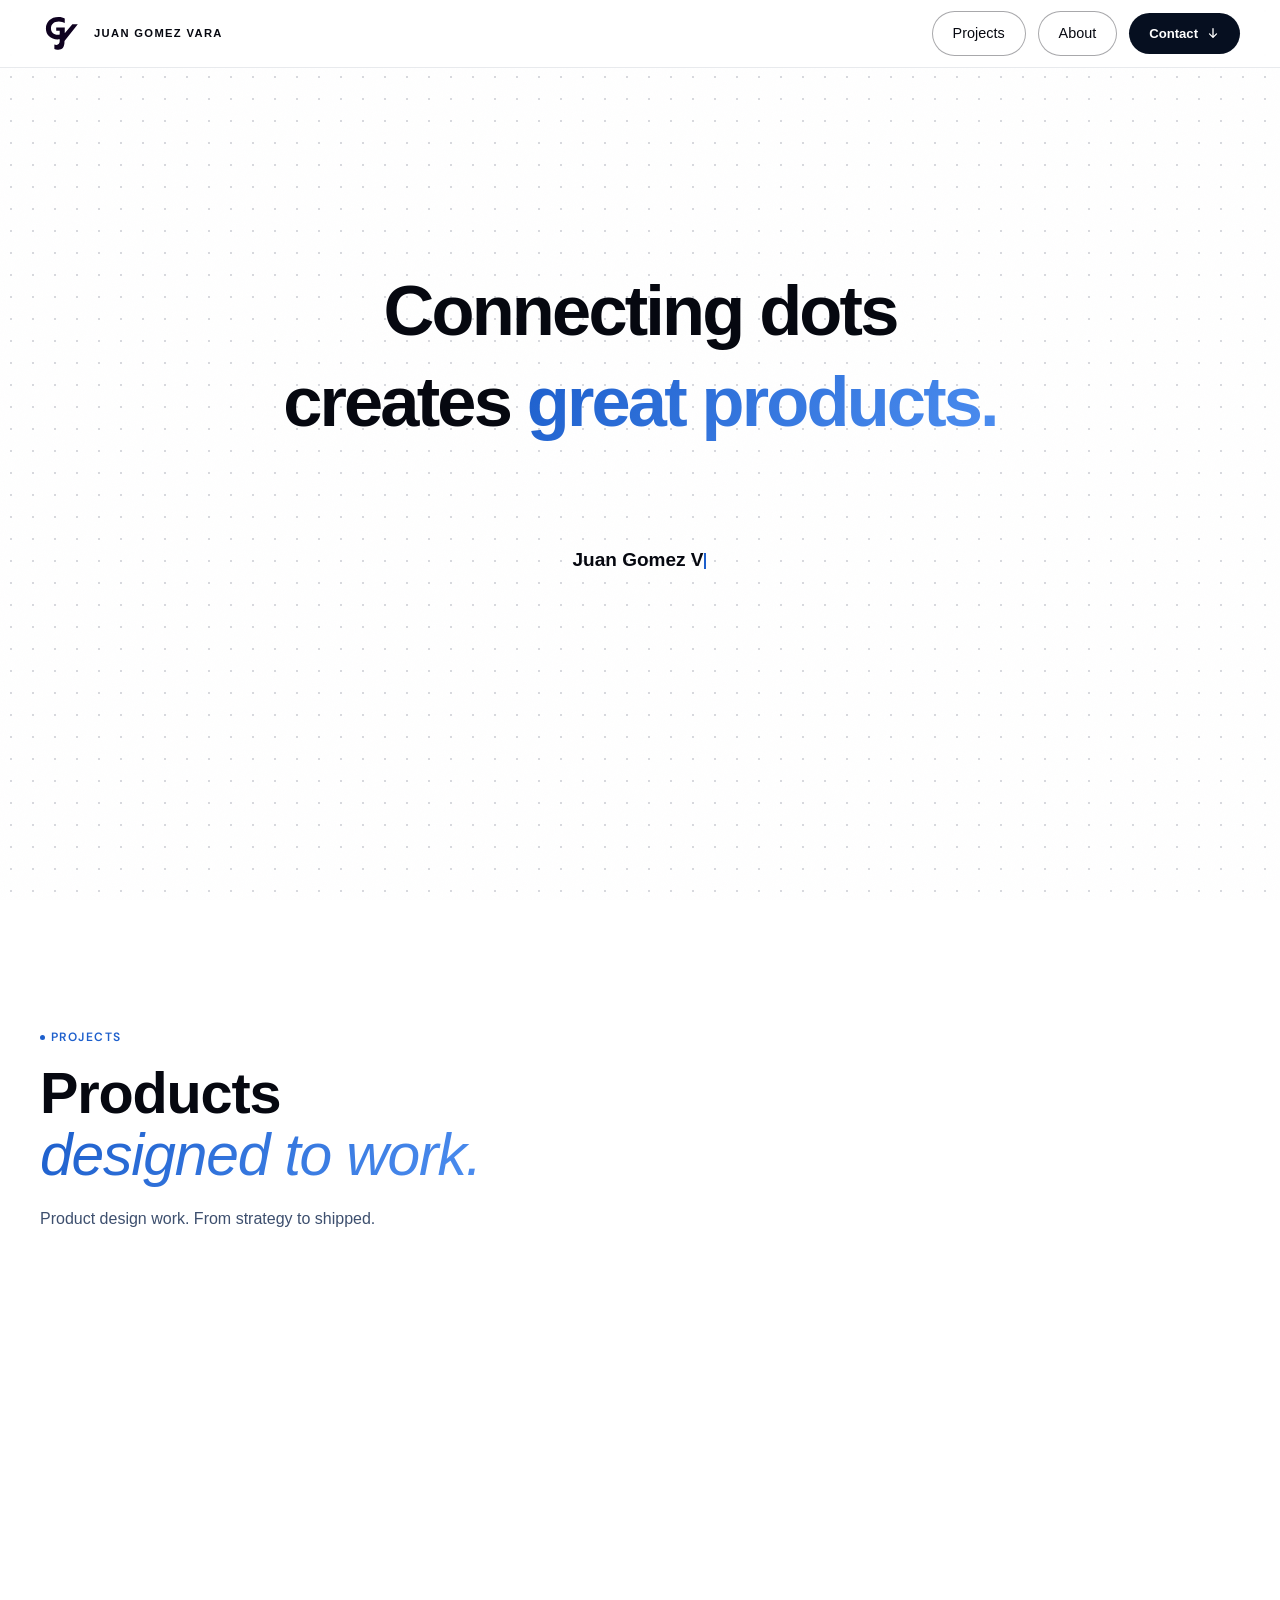
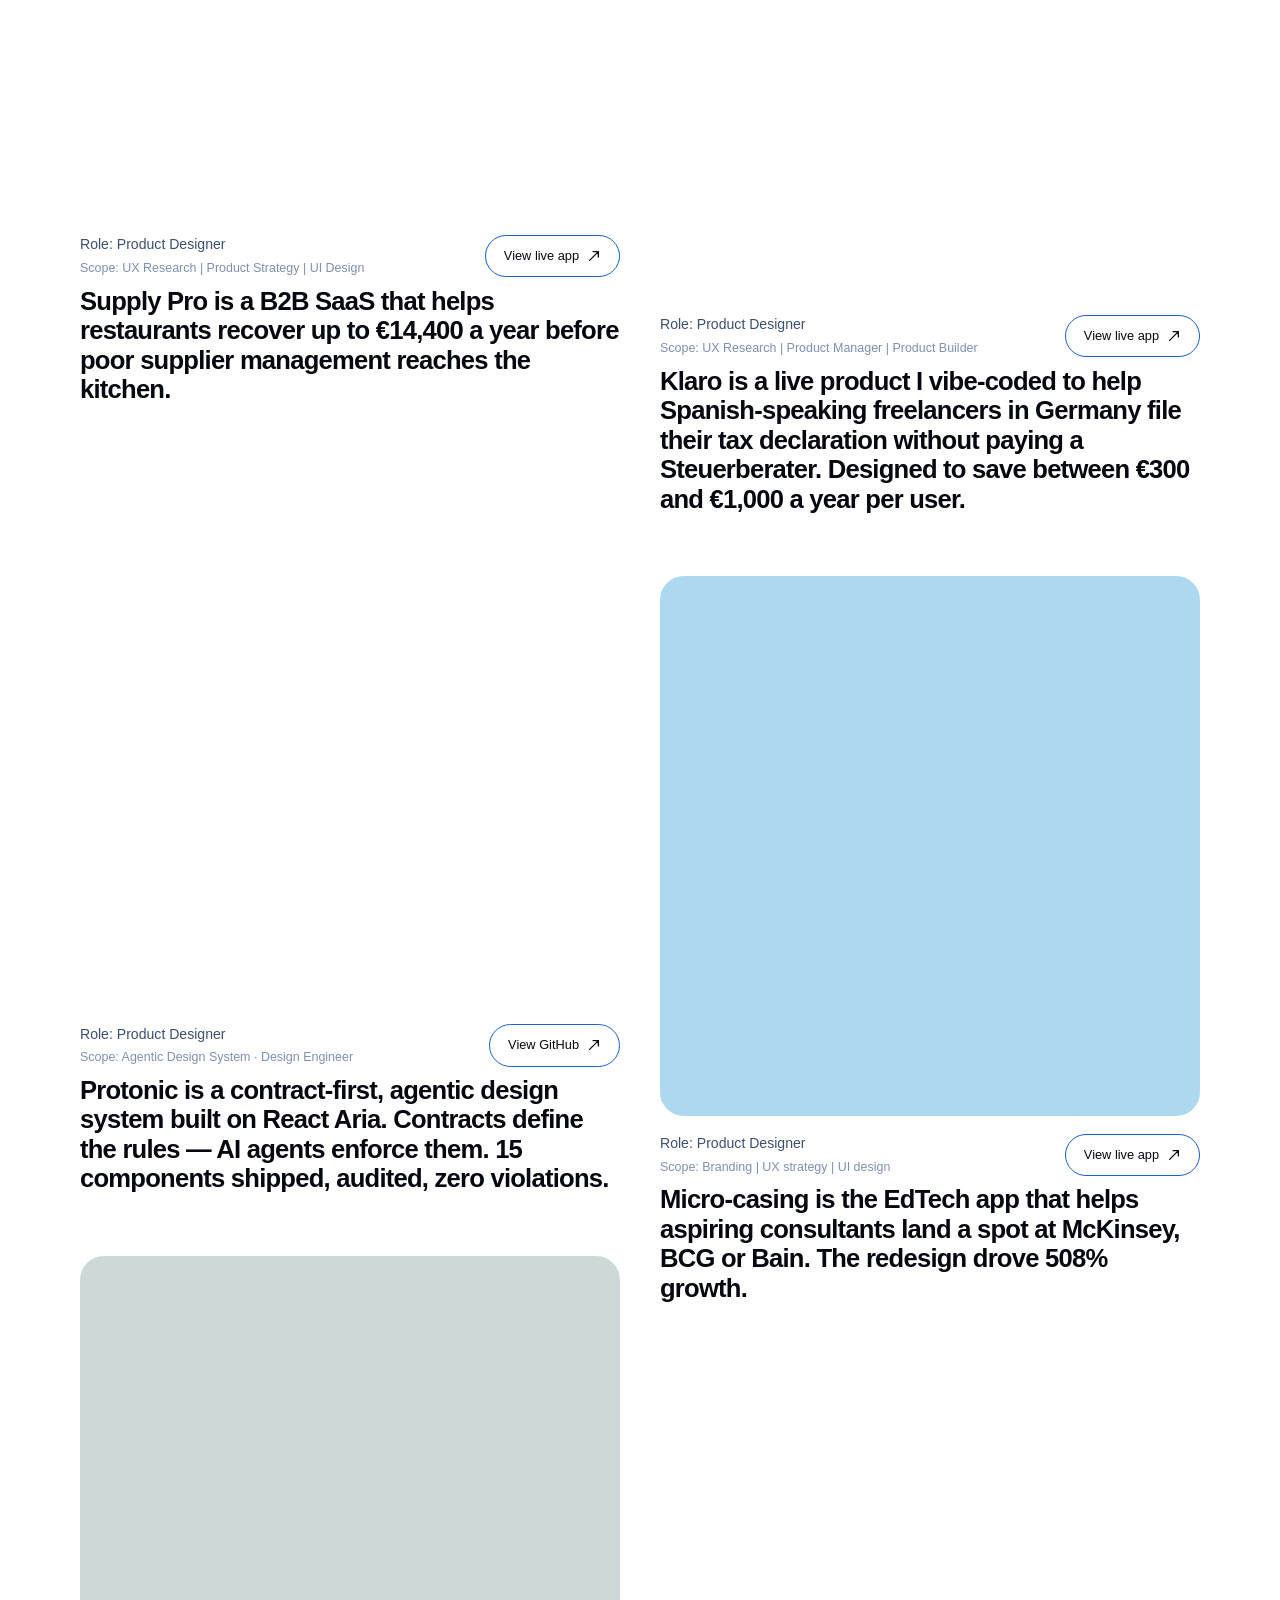
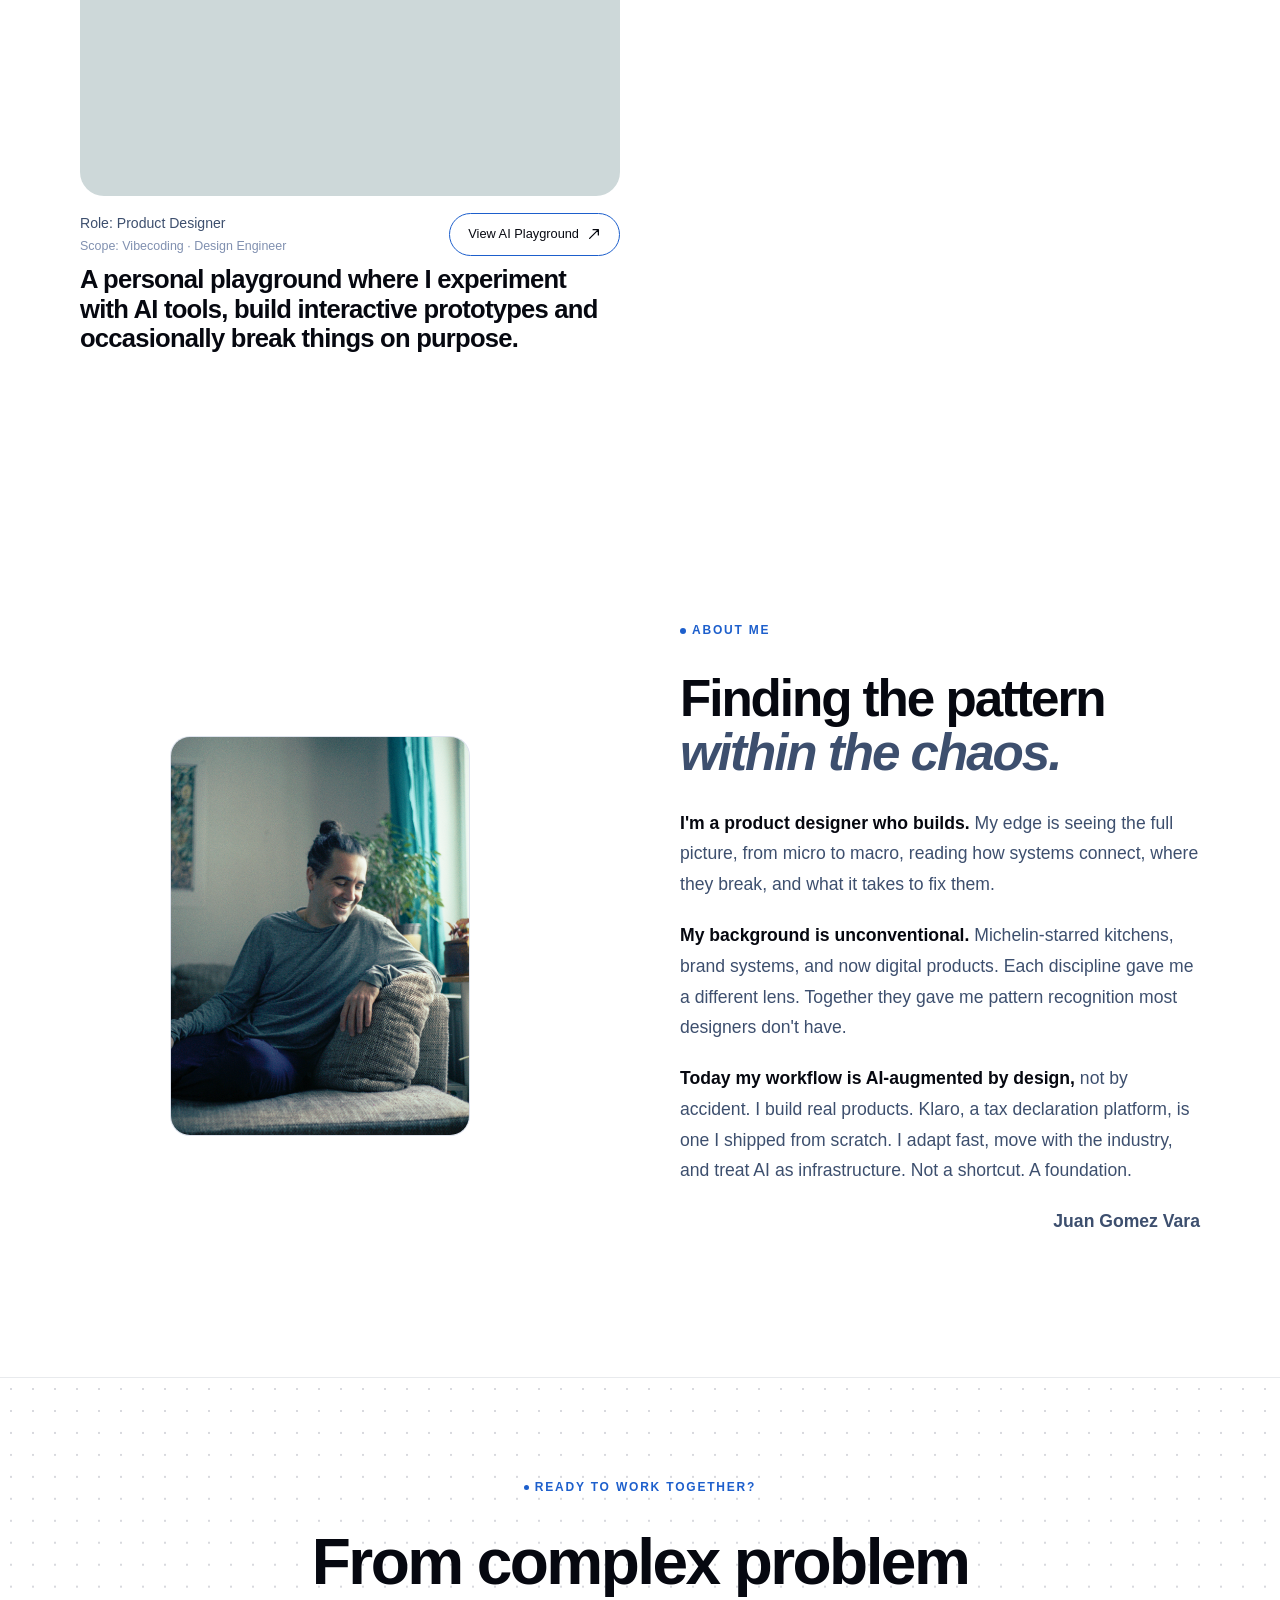
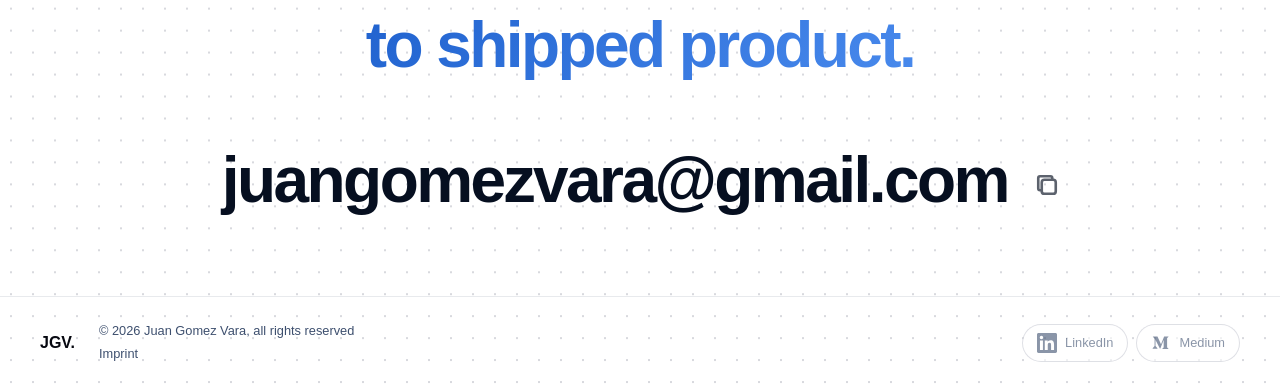
==== commit a07ce1a0: "remove visible <p> and </p> tag decorations from hero typewriter Co-Authored-By: Claude Sonnet 4.6 <" ====
--- a/index.html
+++ b/index.html
@@ -177,7 +177,7 @@
       </p>
 
       <p class="hero-sub" data-animate="fade-up" data-delay="450">
-        <span class="type-tag">&lt;p&gt;</span><span id="heroTypewriter"><strong>Juan Gomez Vara, Product Designer</strong> in Berlin — design systems &amp; AI workflows.</span><span class="type-cursor" id="heroTypeCursor"></span><span class="type-tag type-tag--close" id="heroTypeClose"></span>
+        <span id="heroTypewriter"><strong>Juan Gomez Vara, Product Designer</strong> in Berlin — design systems &amp; AI workflows.</span><span class="type-cursor" id="heroTypeCursor"></span>
       </p>
 
 
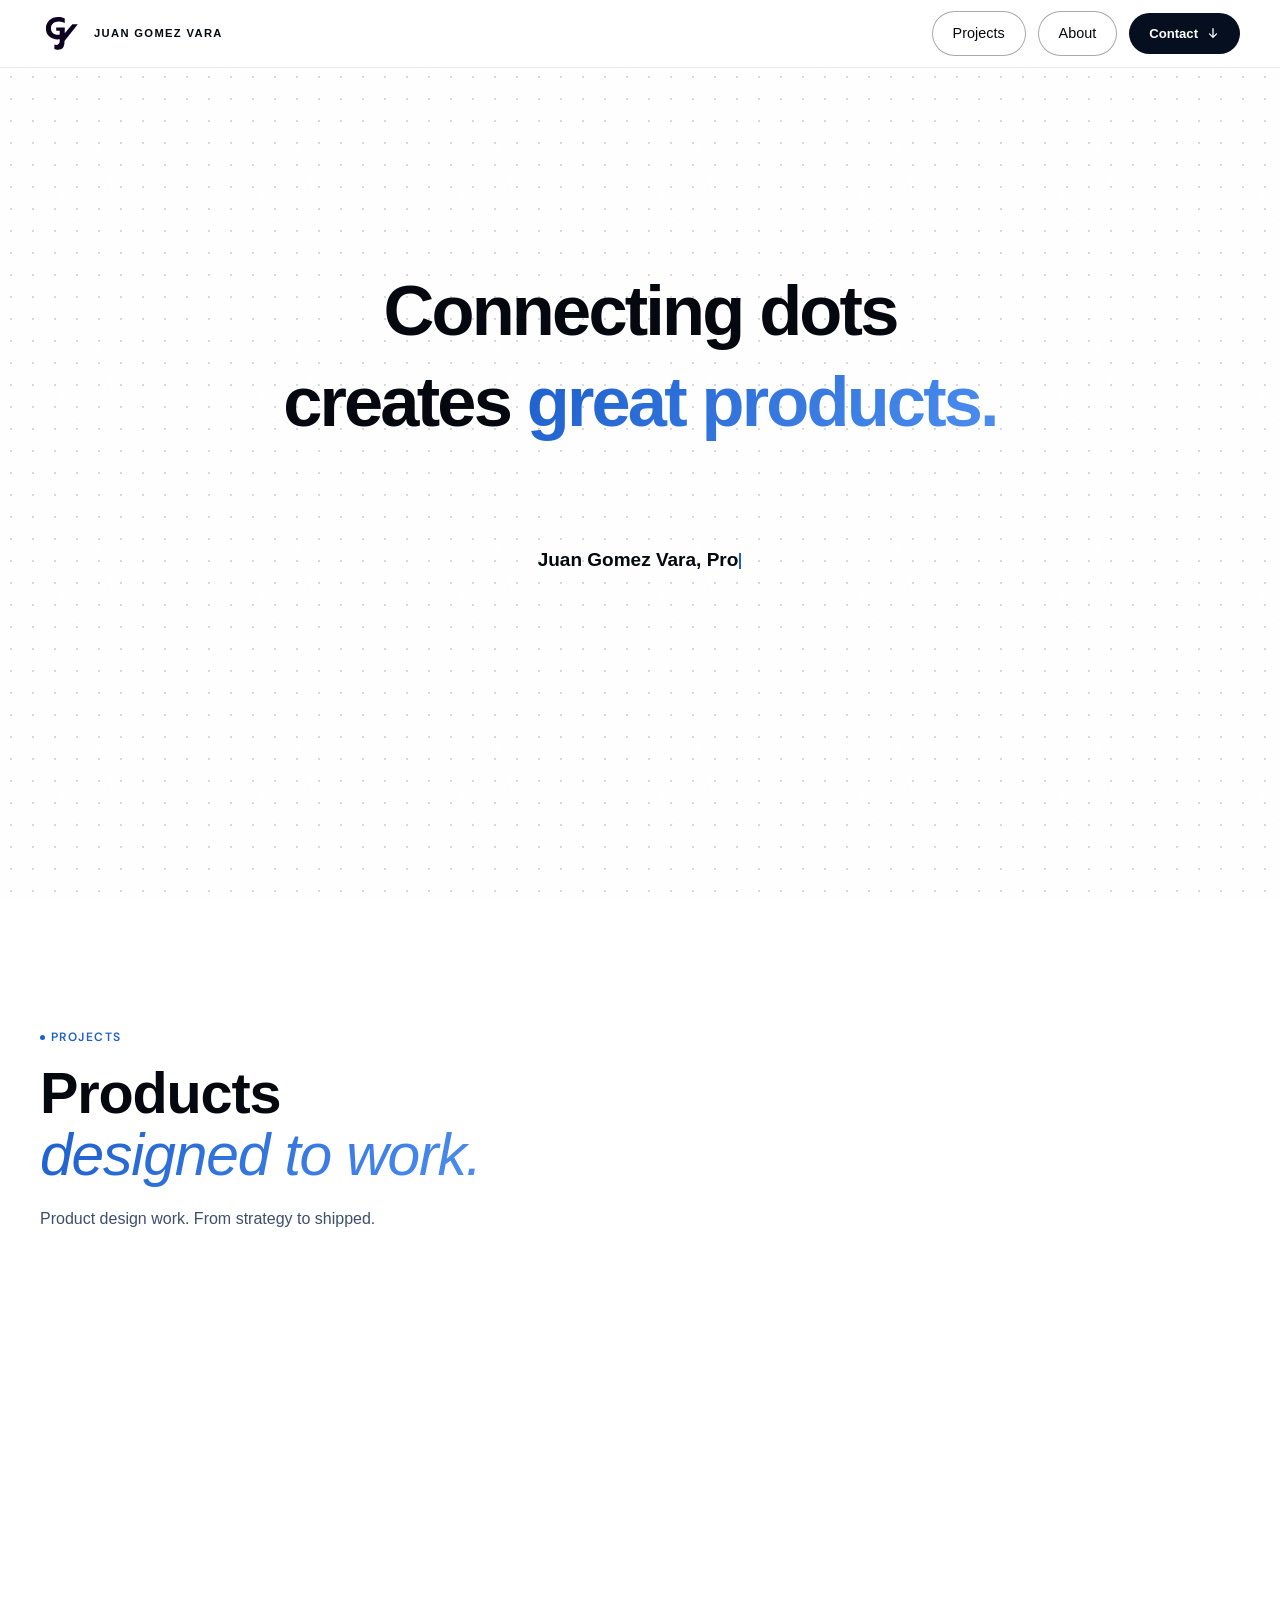
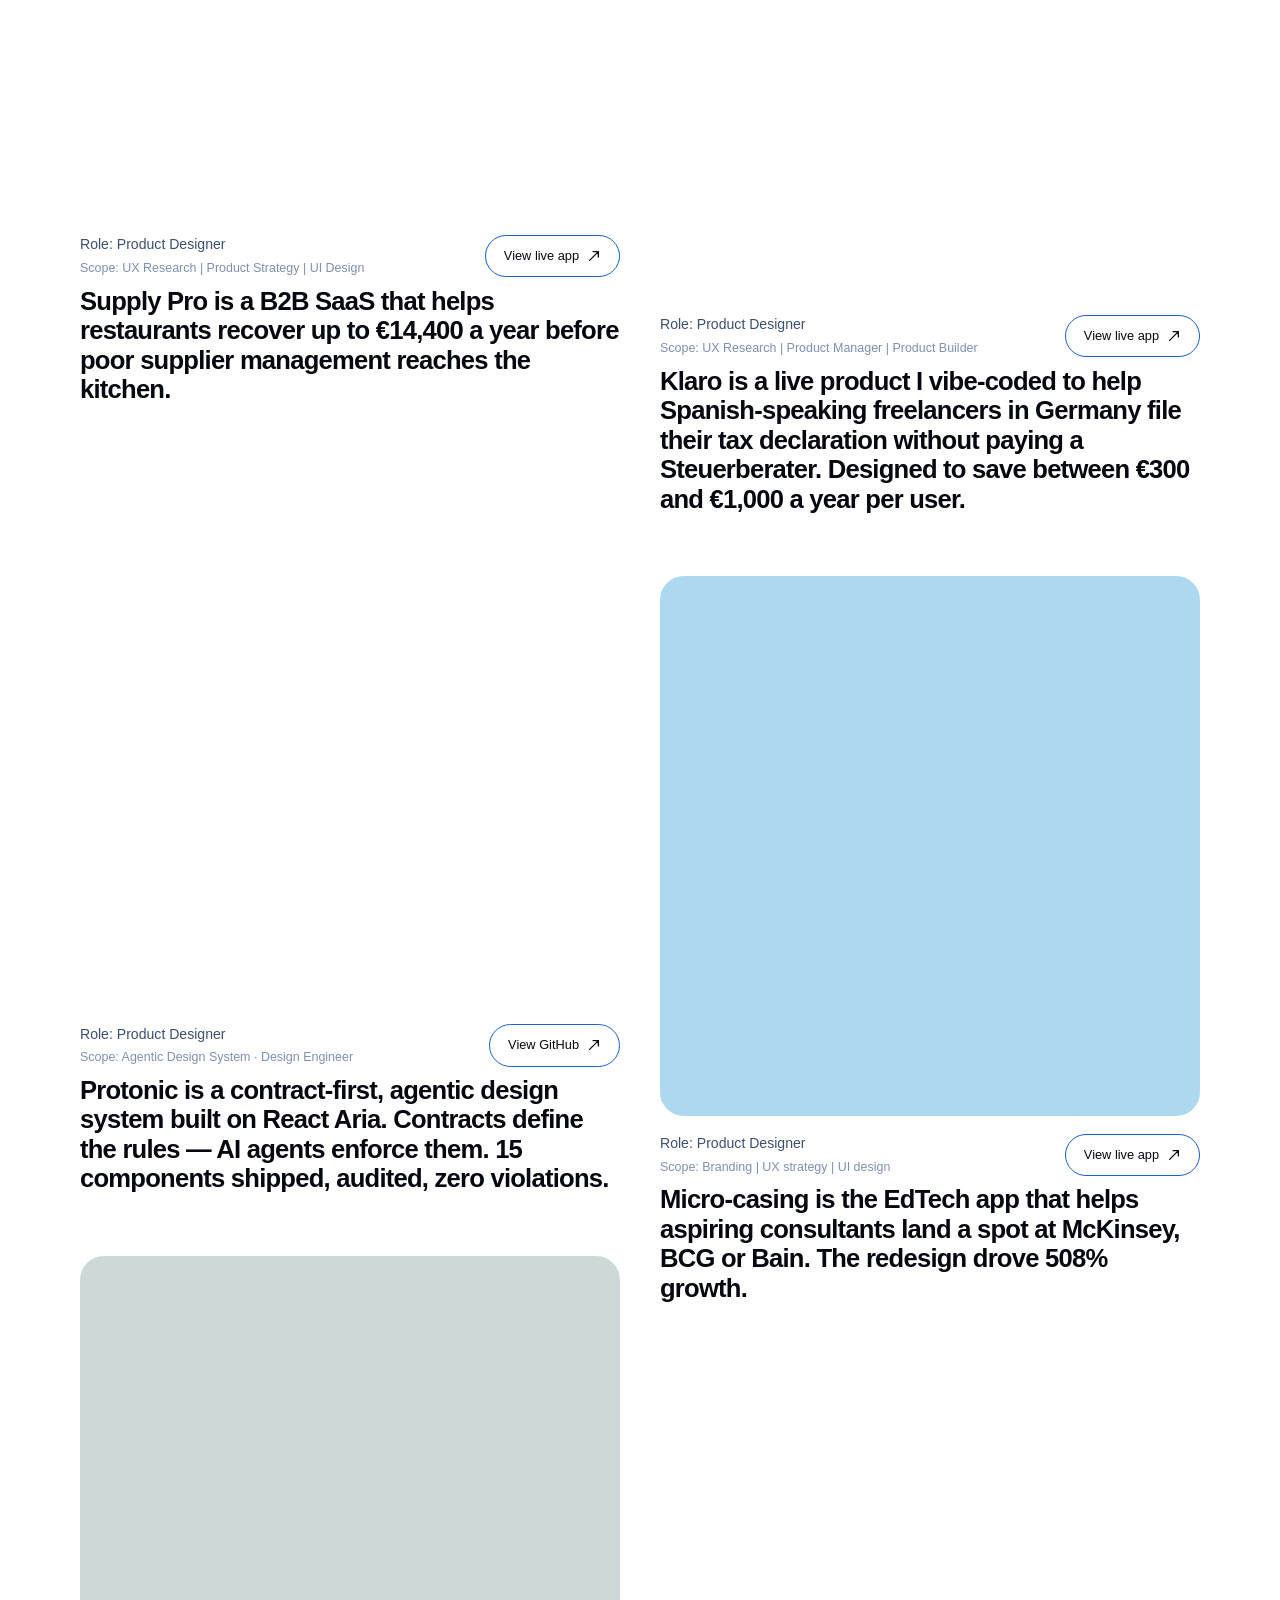
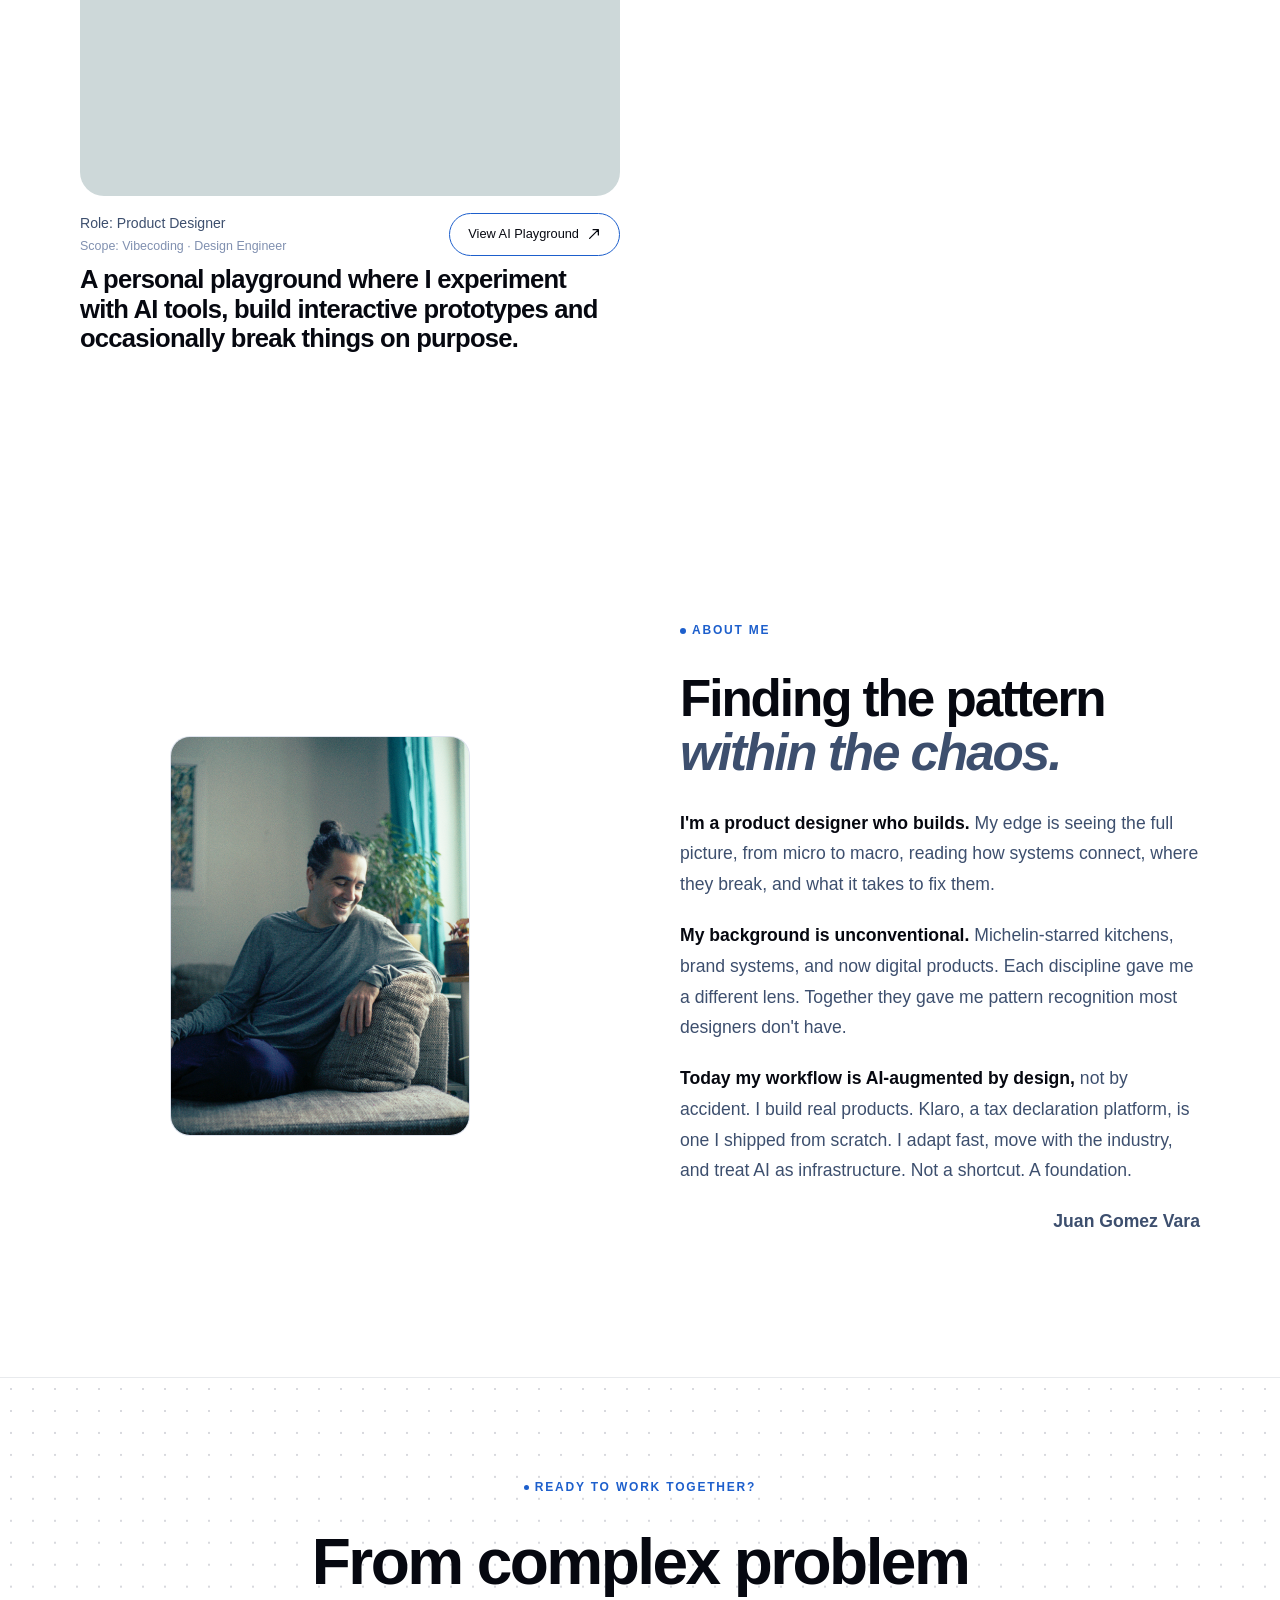
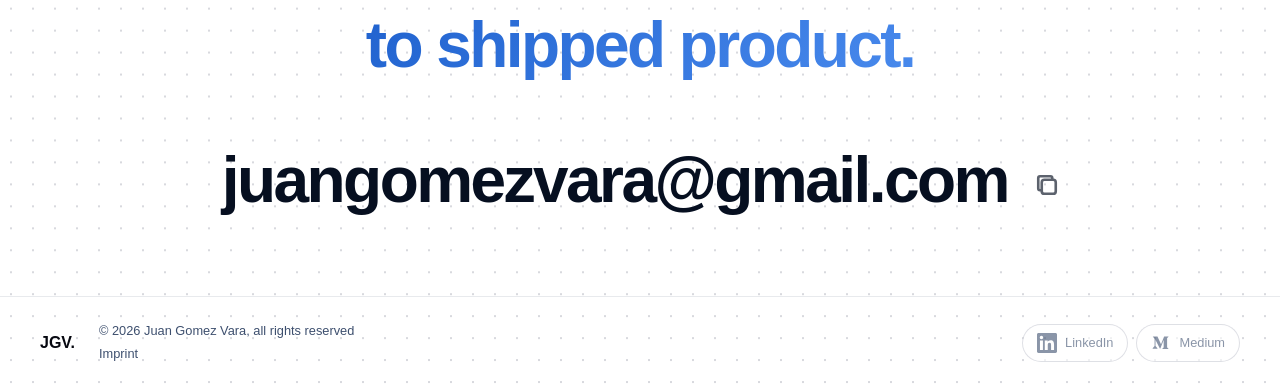
==== commit f605eb11: "add offline fallback via service worker Co-Authored-By: Claude Sonnet 4.6 <noreply@anthropic.com>" ====
--- a/index.html
+++ b/index.html
@@ -443,6 +443,8 @@
     })();
   </script>
 
-
+  <script>
+    if ('serviceWorker' in navigator) navigator.serviceWorker.register('/sw.js');
+  </script>
 </body>
 </html>
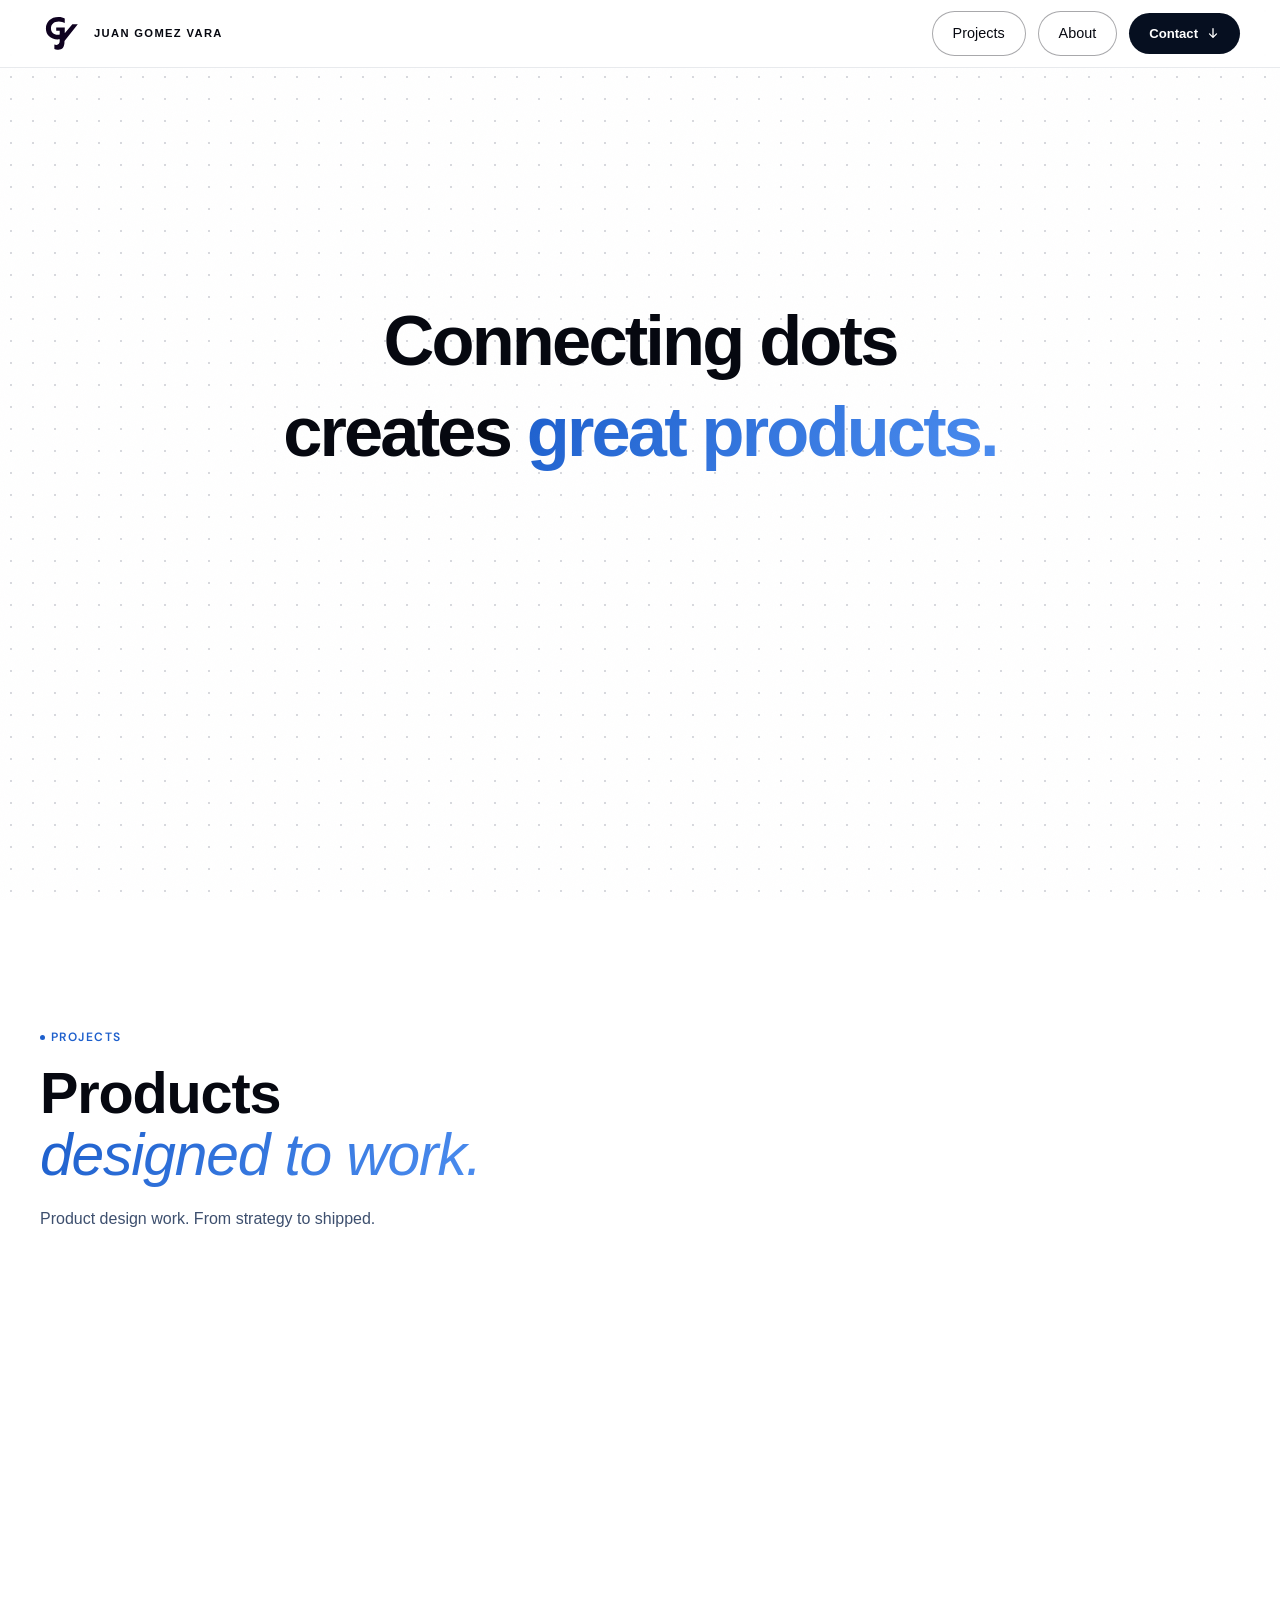
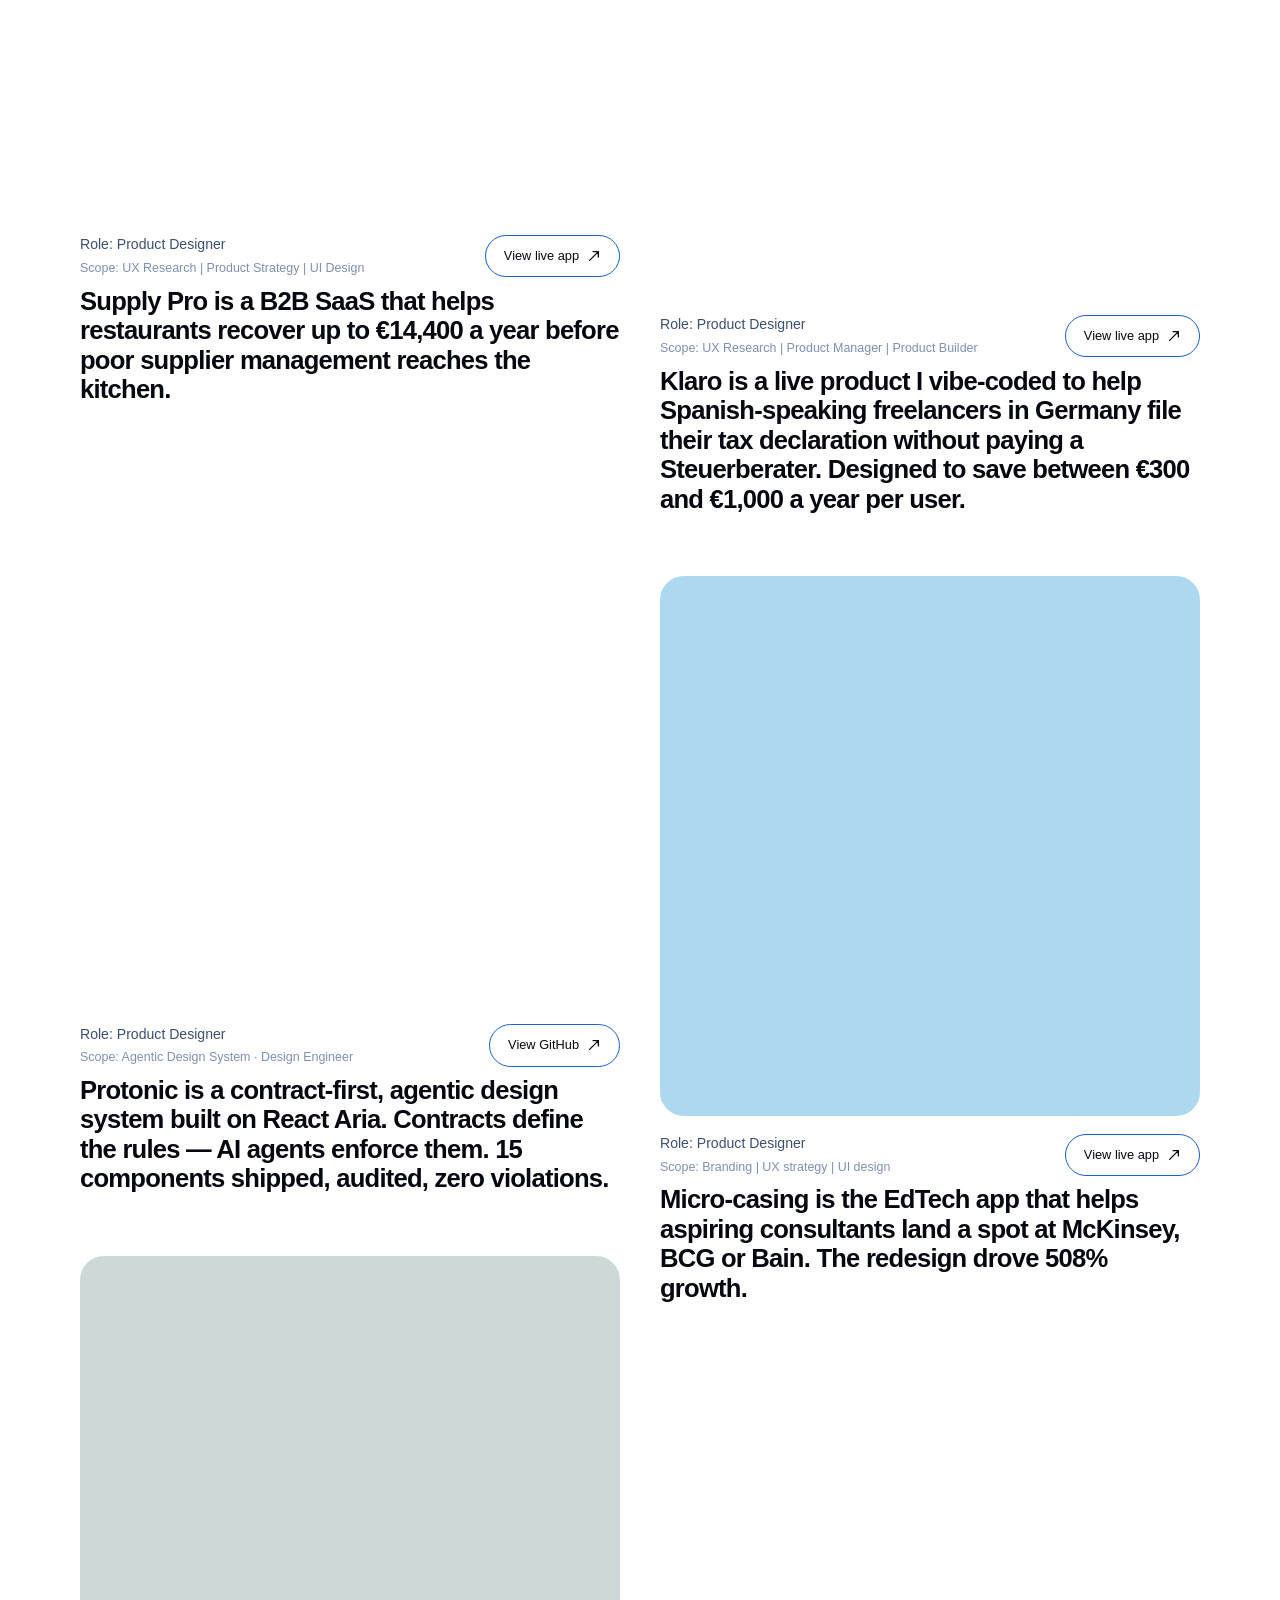
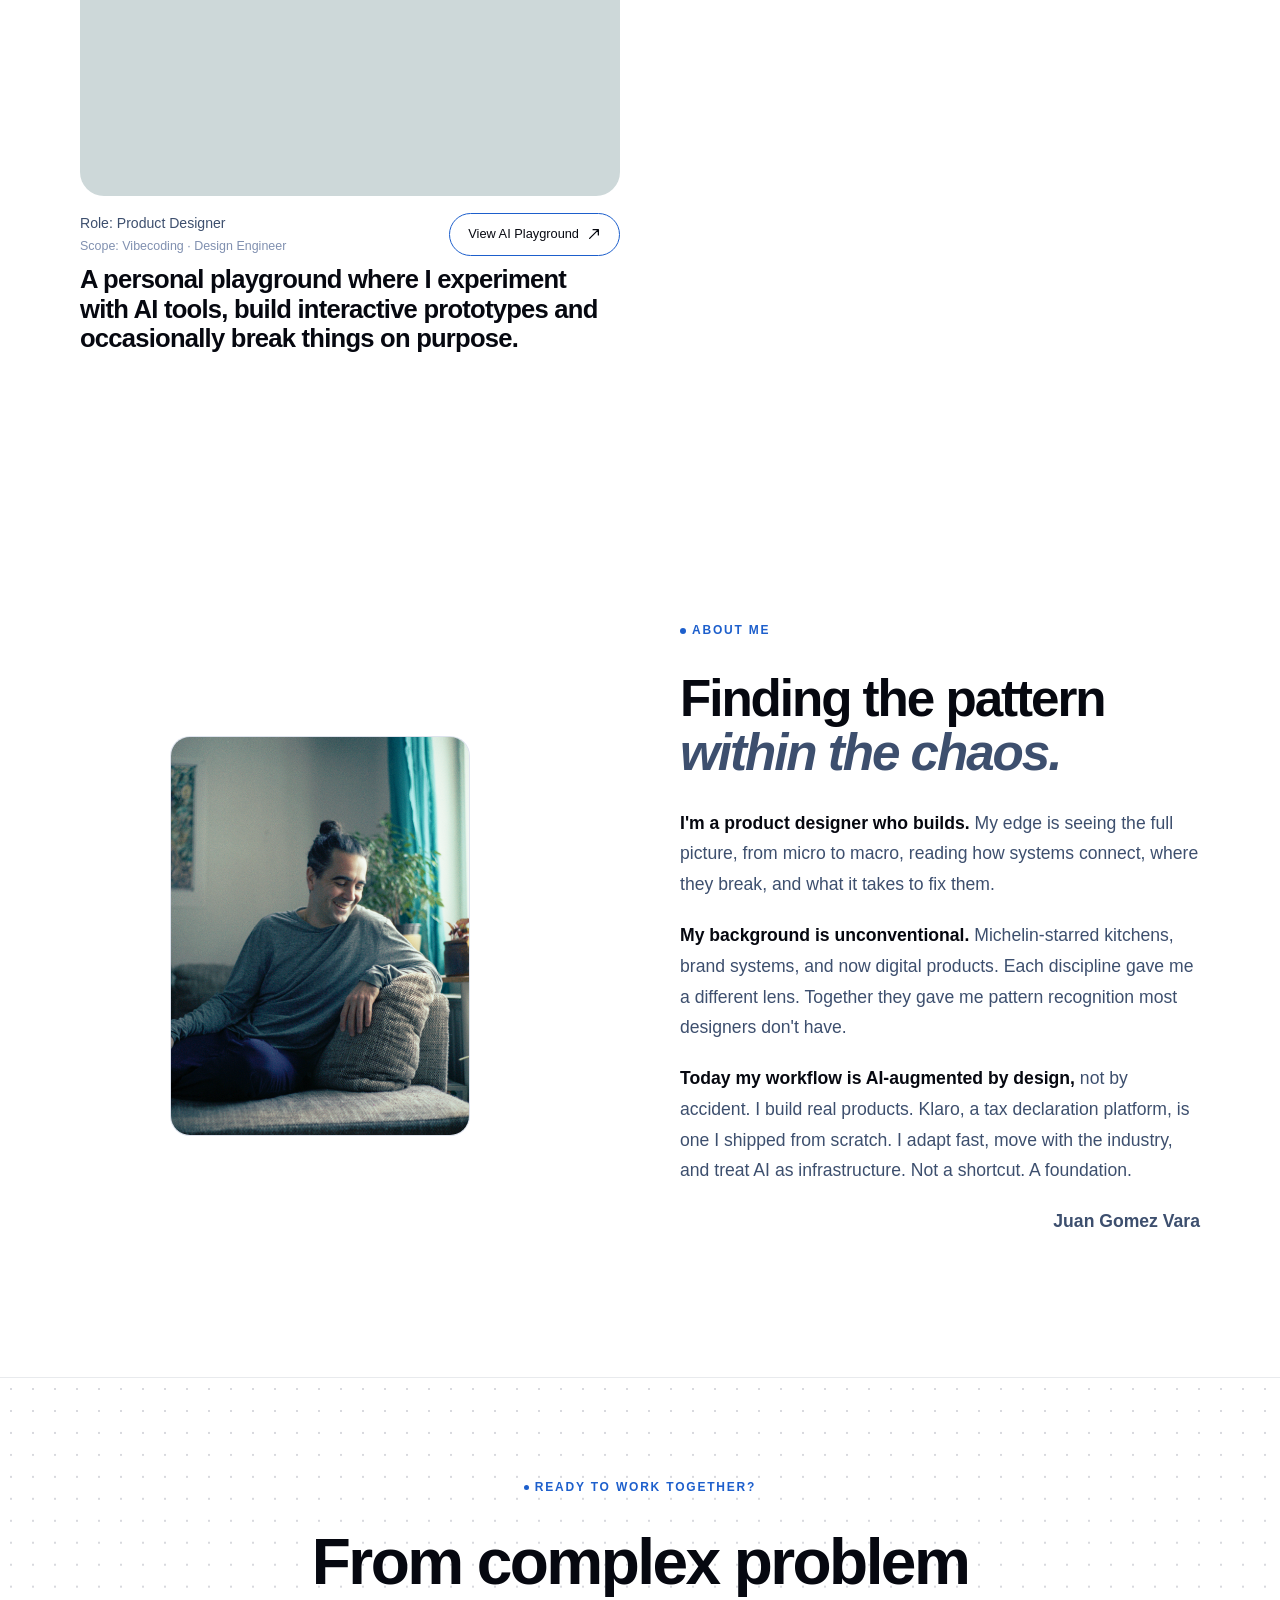
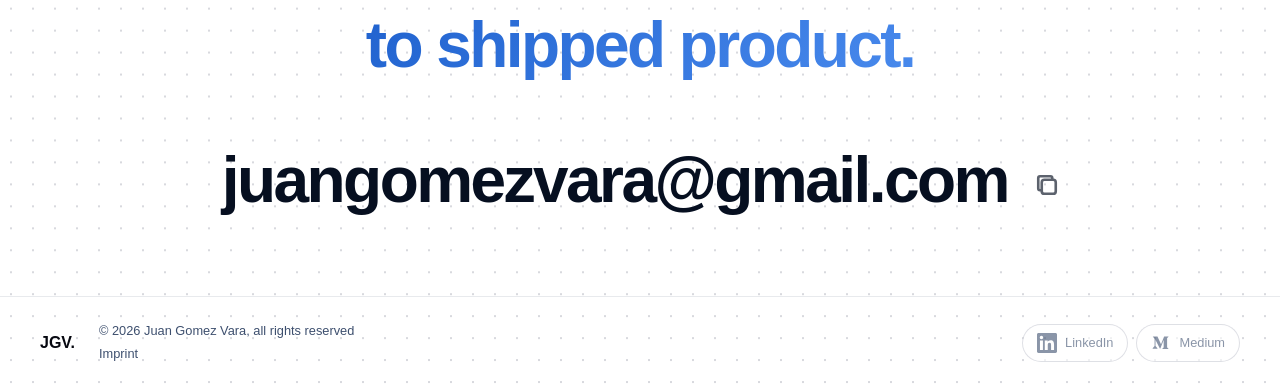
==== commit 818273c7: "remove hero typewriter animation entirely Co-Authored-By: Claude Sonnet 4.6 <noreply@anthropic.com>" ====
--- a/index.html
+++ b/index.html
@@ -176,9 +176,7 @@
         </span>
       </p>
 
-      <p class="hero-sub" data-animate="fade-up" data-delay="450">
-        <span id="heroTypewriter"><strong>Juan Gomez Vara, Product Designer</strong> in Berlin — design systems &amp; AI workflows.</span><span class="type-cursor" id="heroTypeCursor"></span>
-      </p>
+      <p class="hero-sub" data-animate="fade-up" data-delay="450"></p>
 
 
 
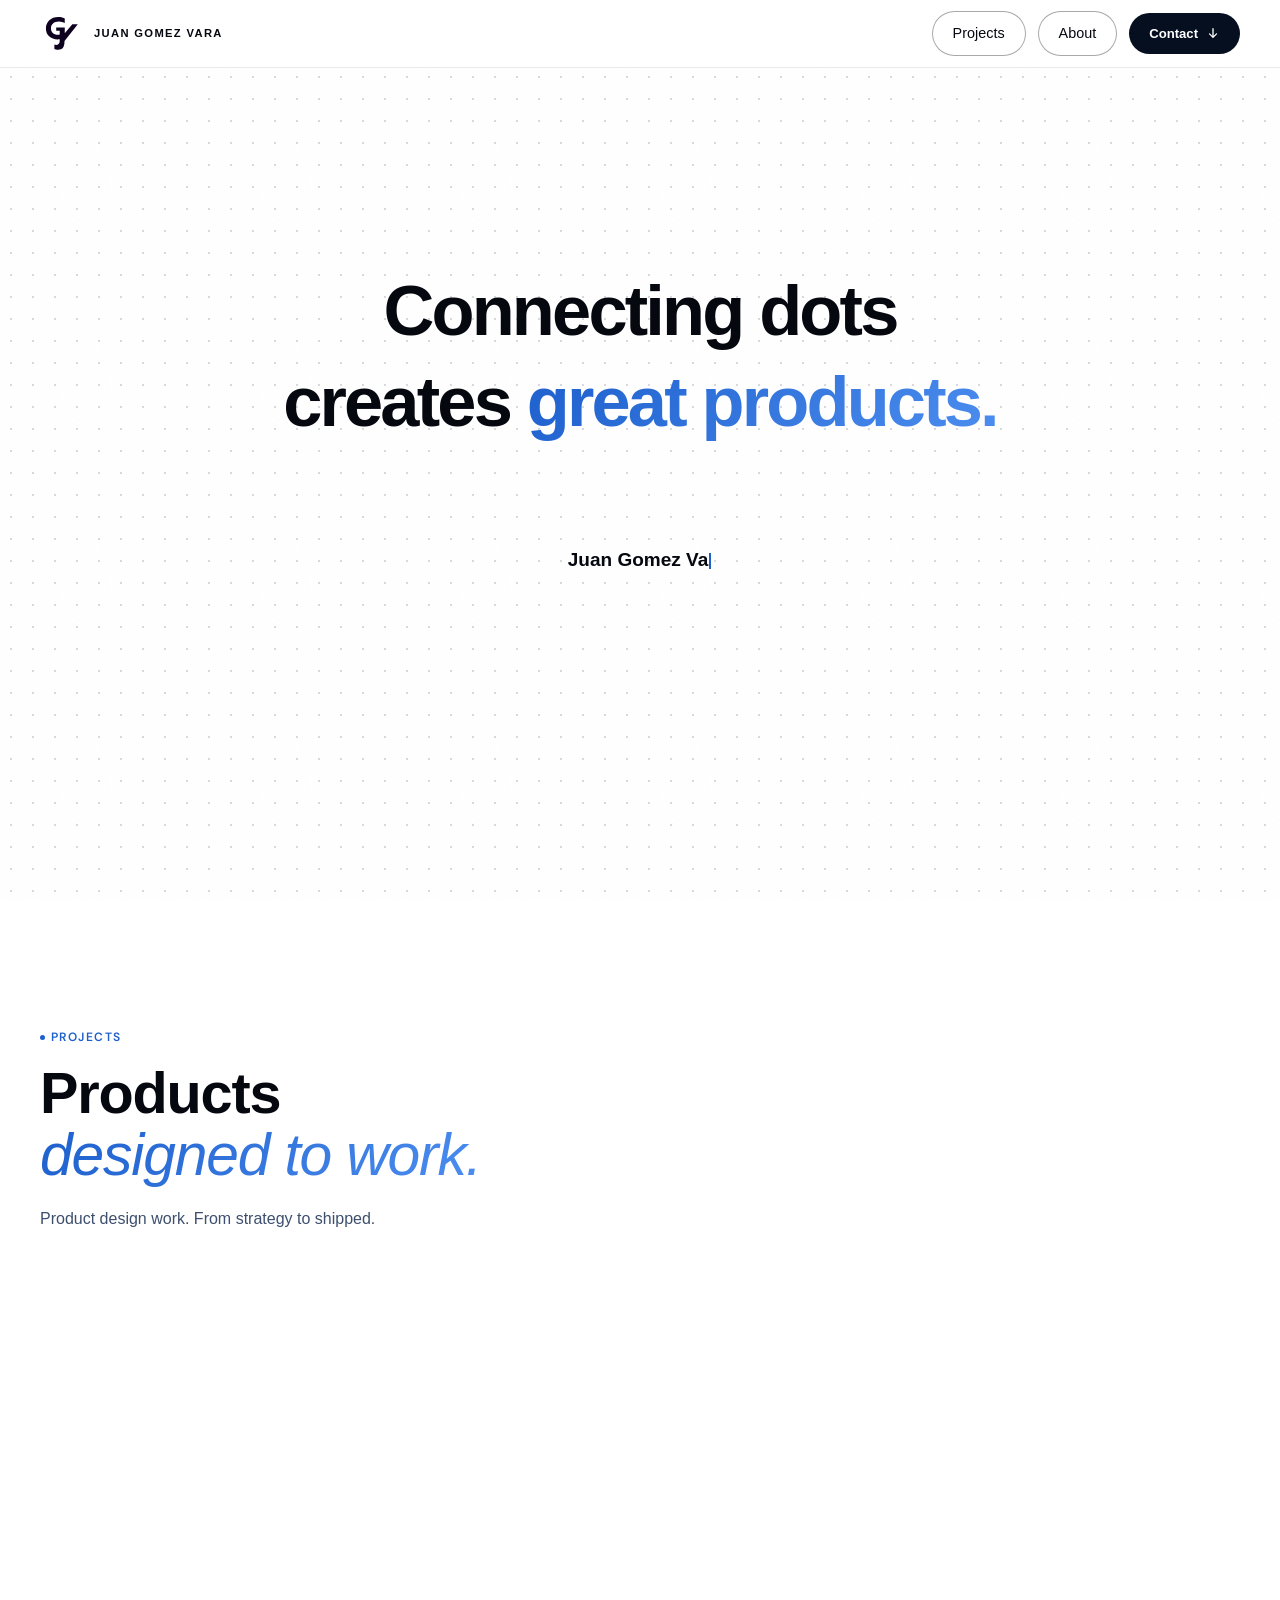
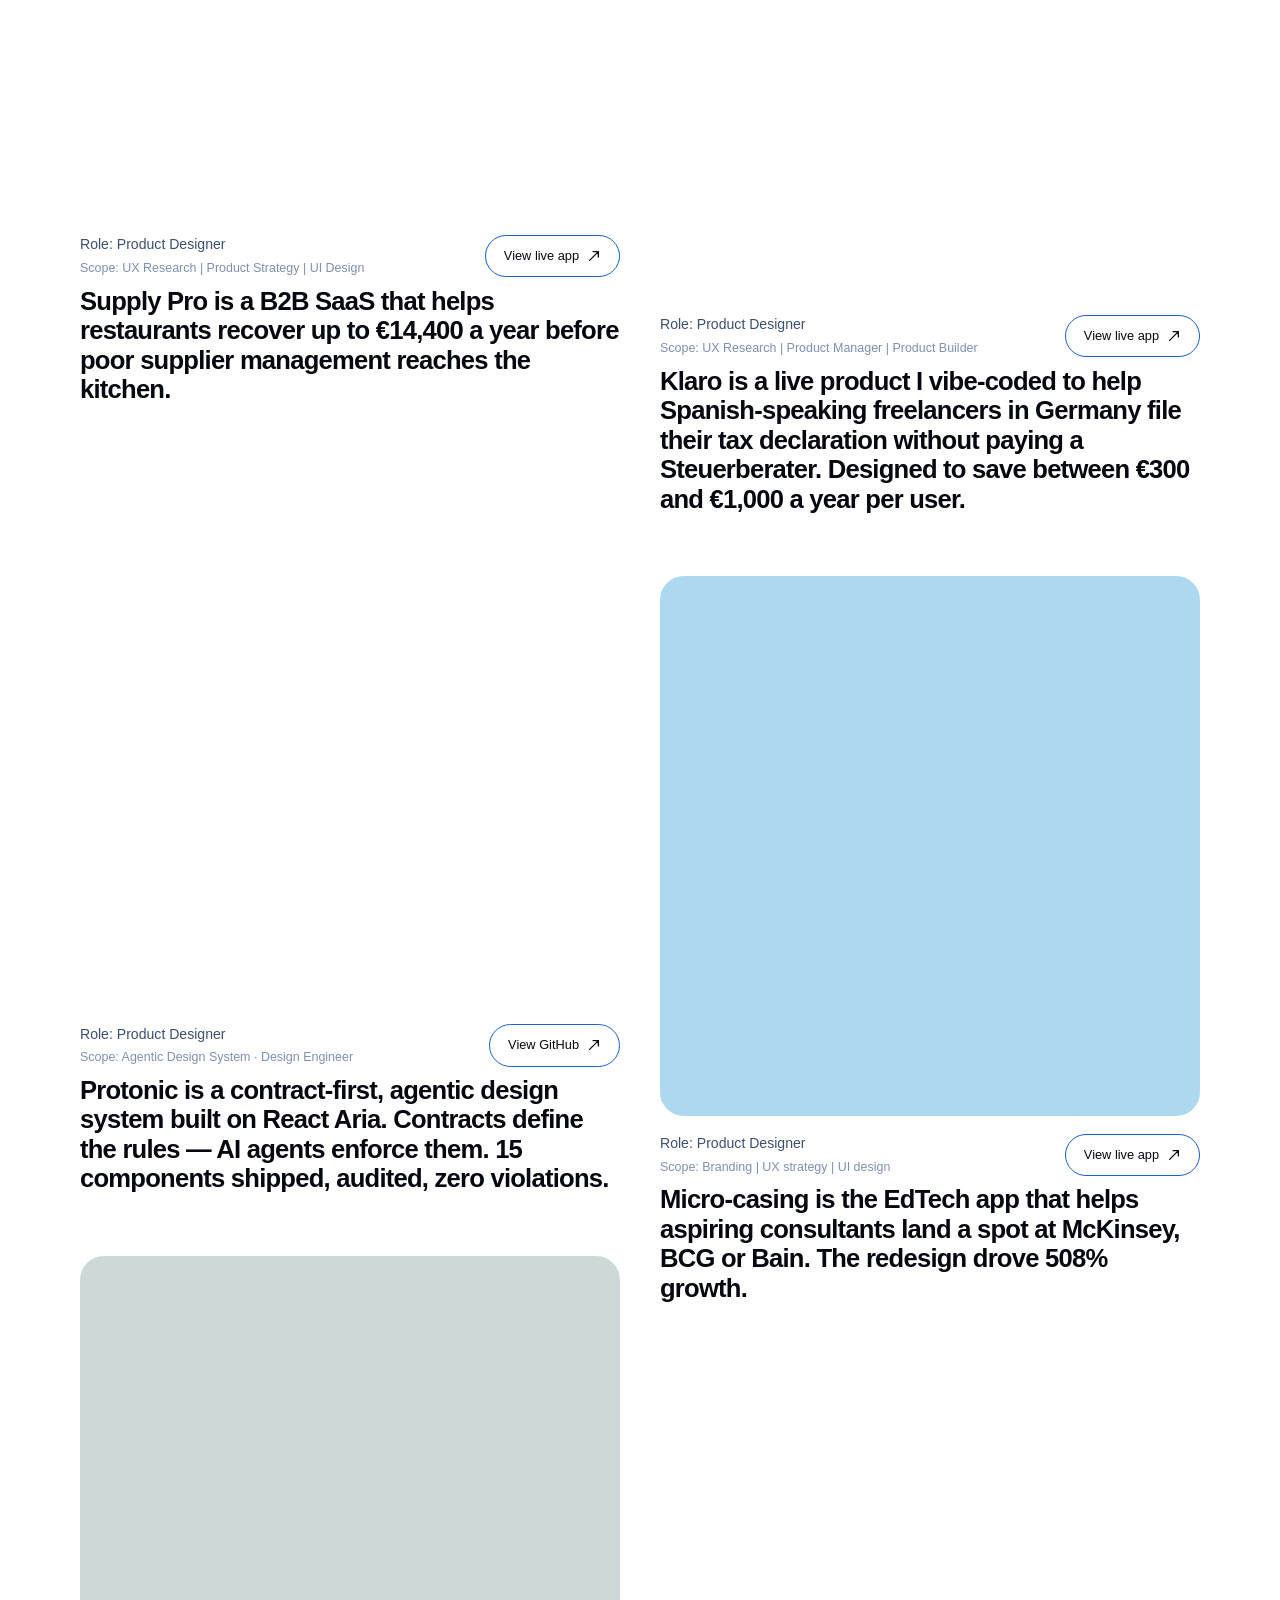
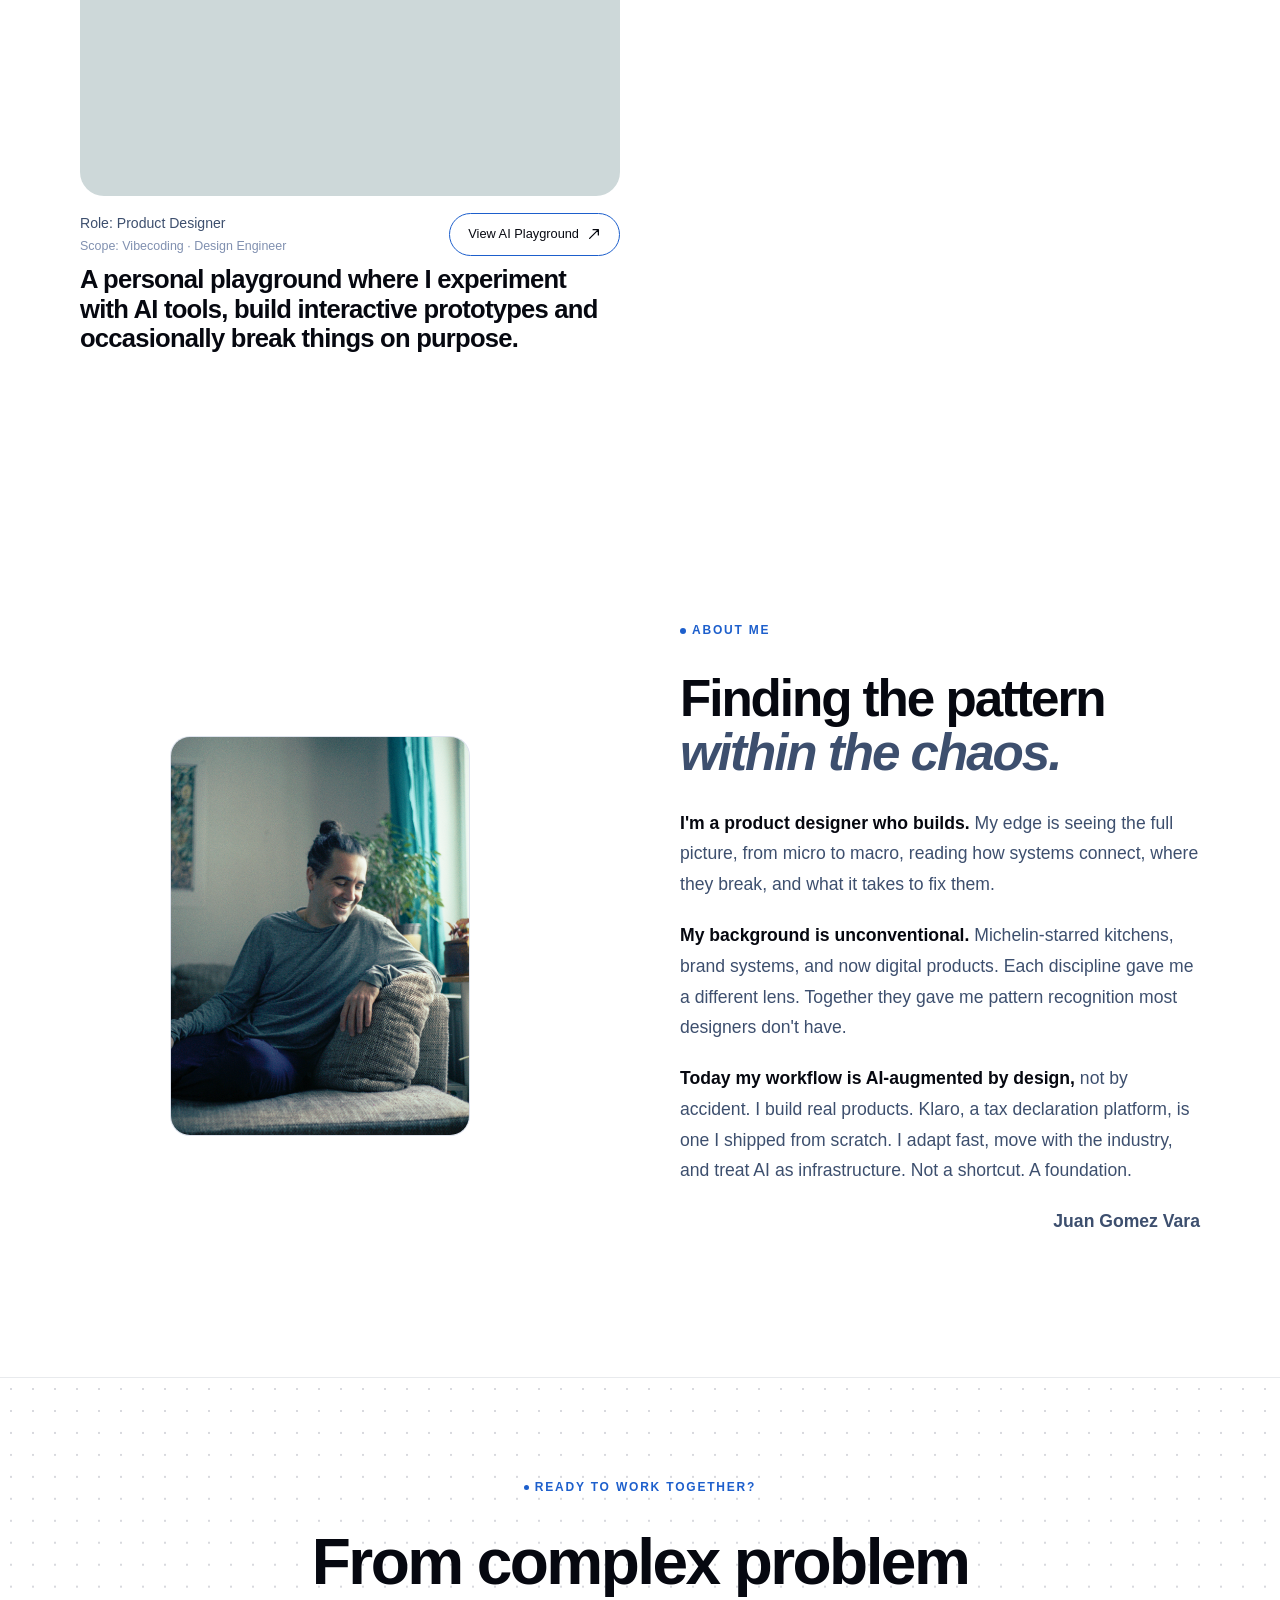
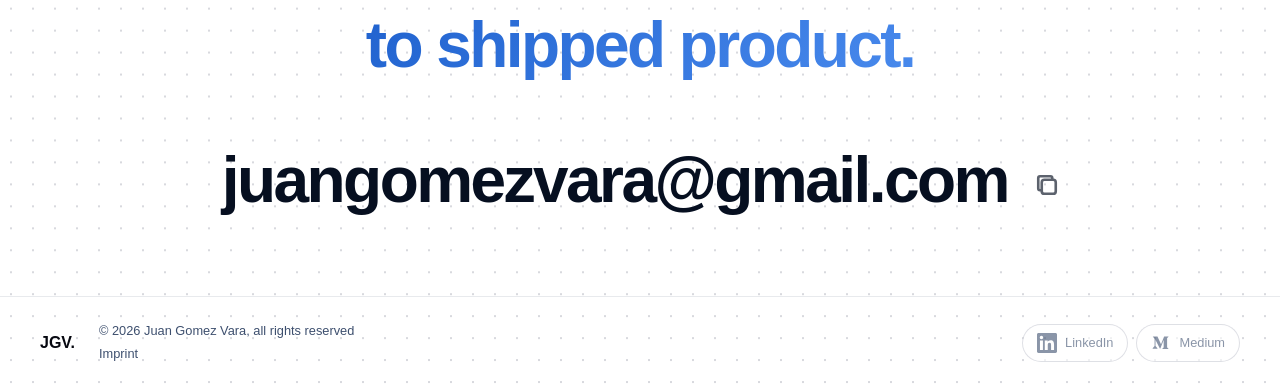
==== commit fc1b57a9: "Revert "remove hero typewriter animation entirely" This reverts commit 818273c70922f3018426c2384ae90" ====
--- a/index.html
+++ b/index.html
@@ -176,7 +176,9 @@
         </span>
       </p>
 
-      <p class="hero-sub" data-animate="fade-up" data-delay="450"></p>
+      <p class="hero-sub" data-animate="fade-up" data-delay="450">
+        <span id="heroTypewriter"><strong>Juan Gomez Vara, Product Designer</strong> in Berlin — design systems &amp; AI workflows.</span><span class="type-cursor" id="heroTypeCursor"></span>
+      </p>
 
 
 
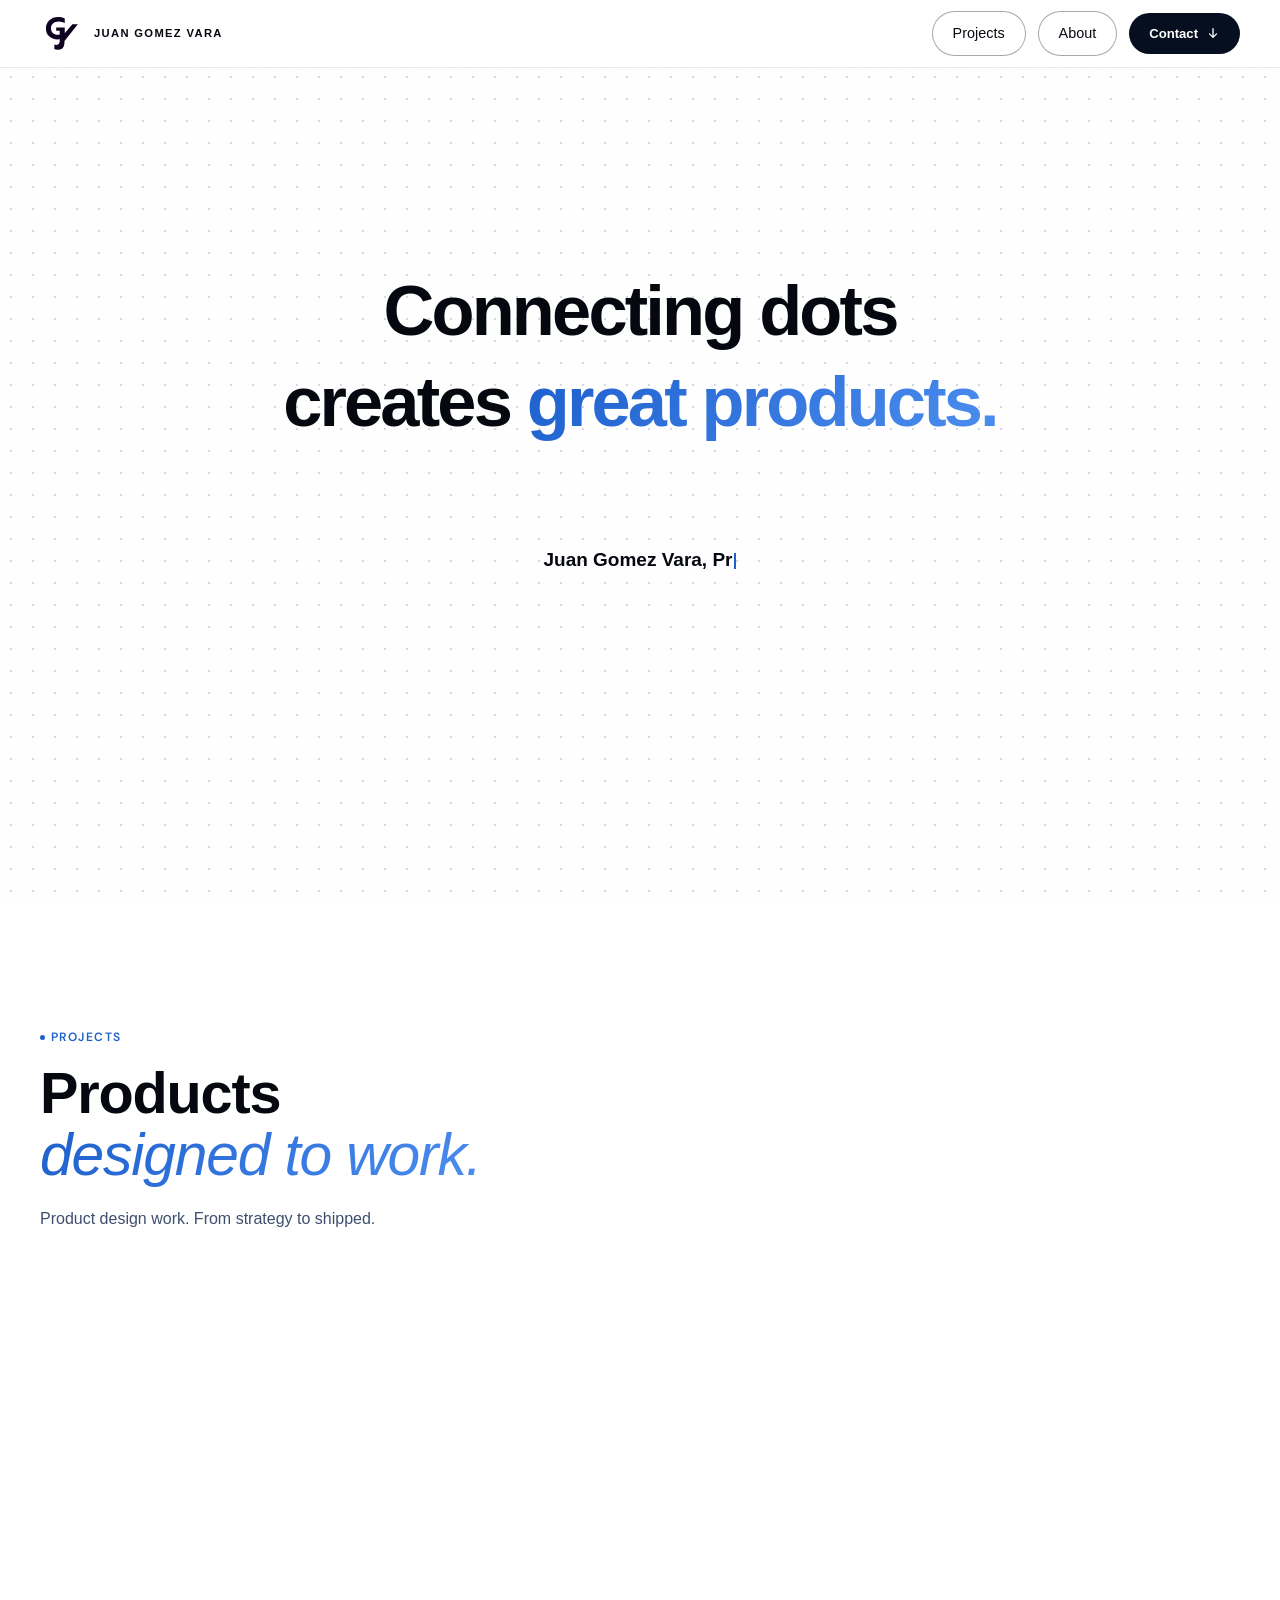
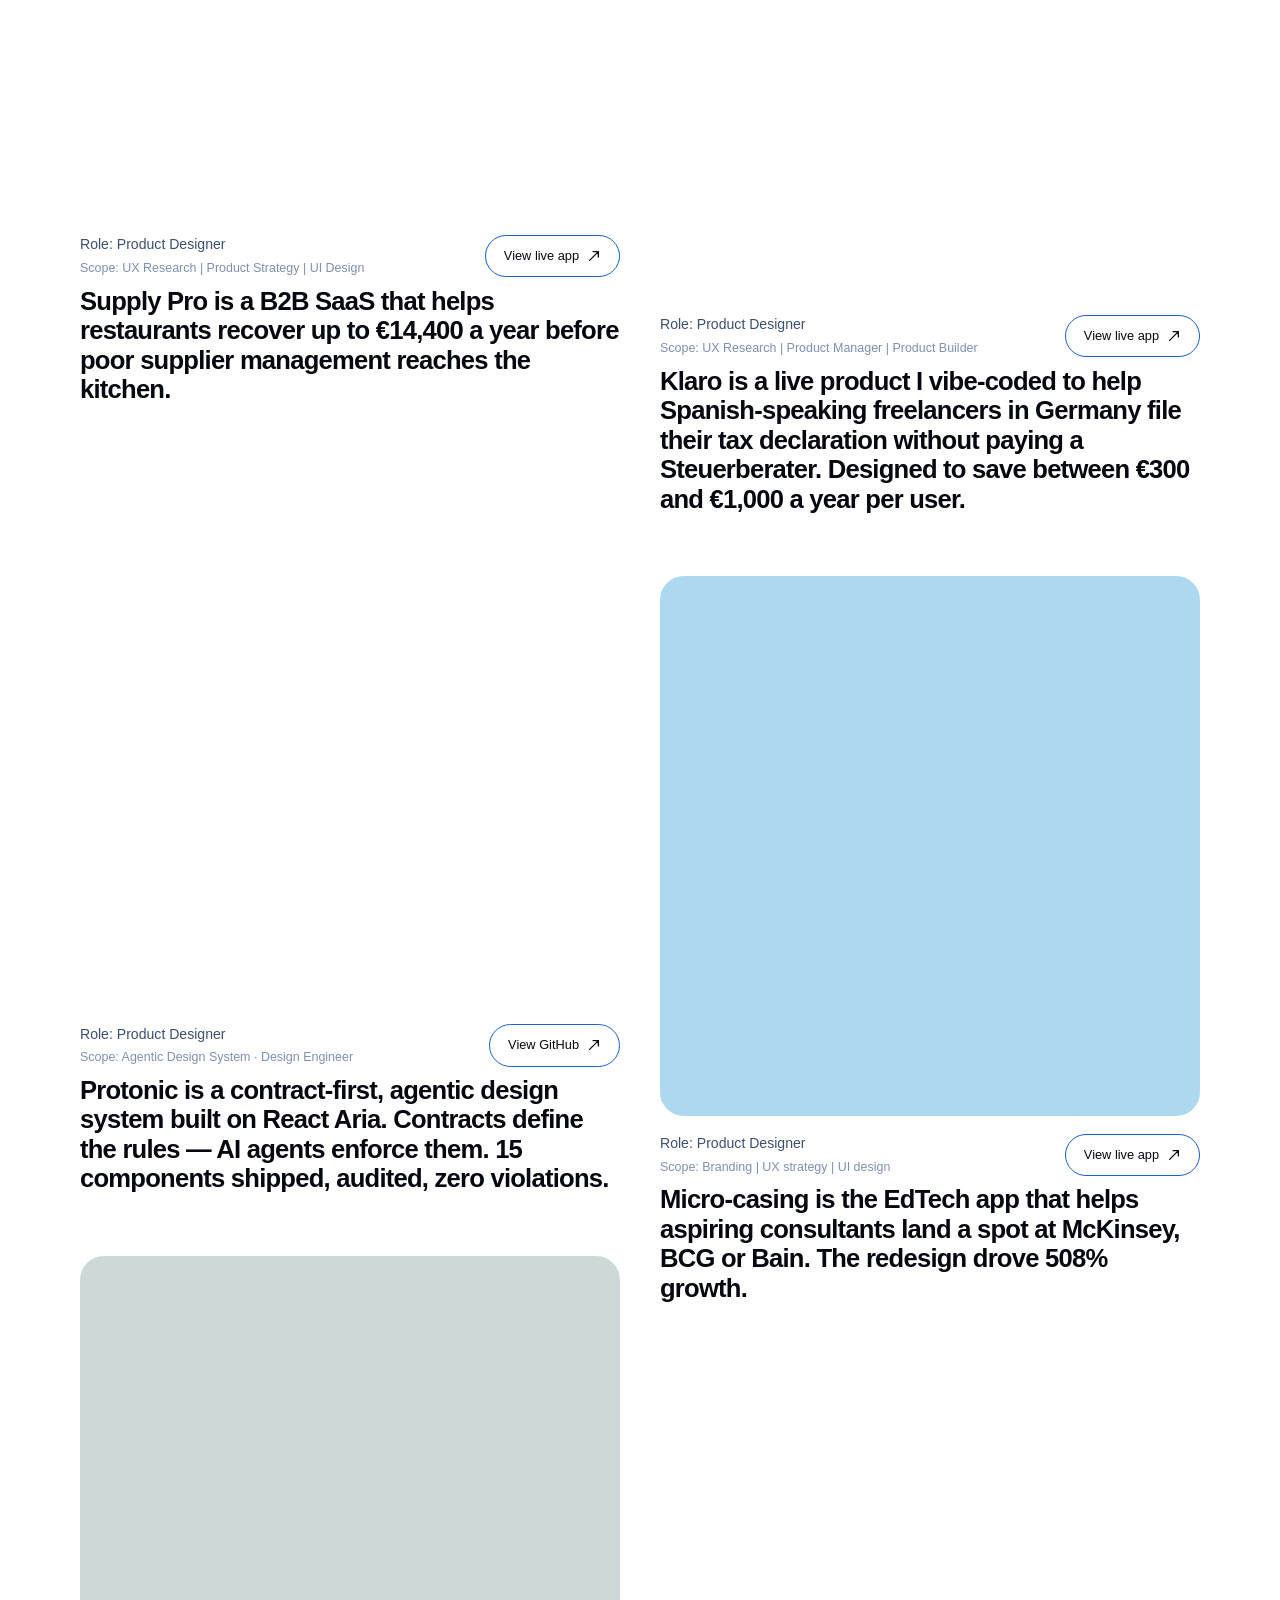
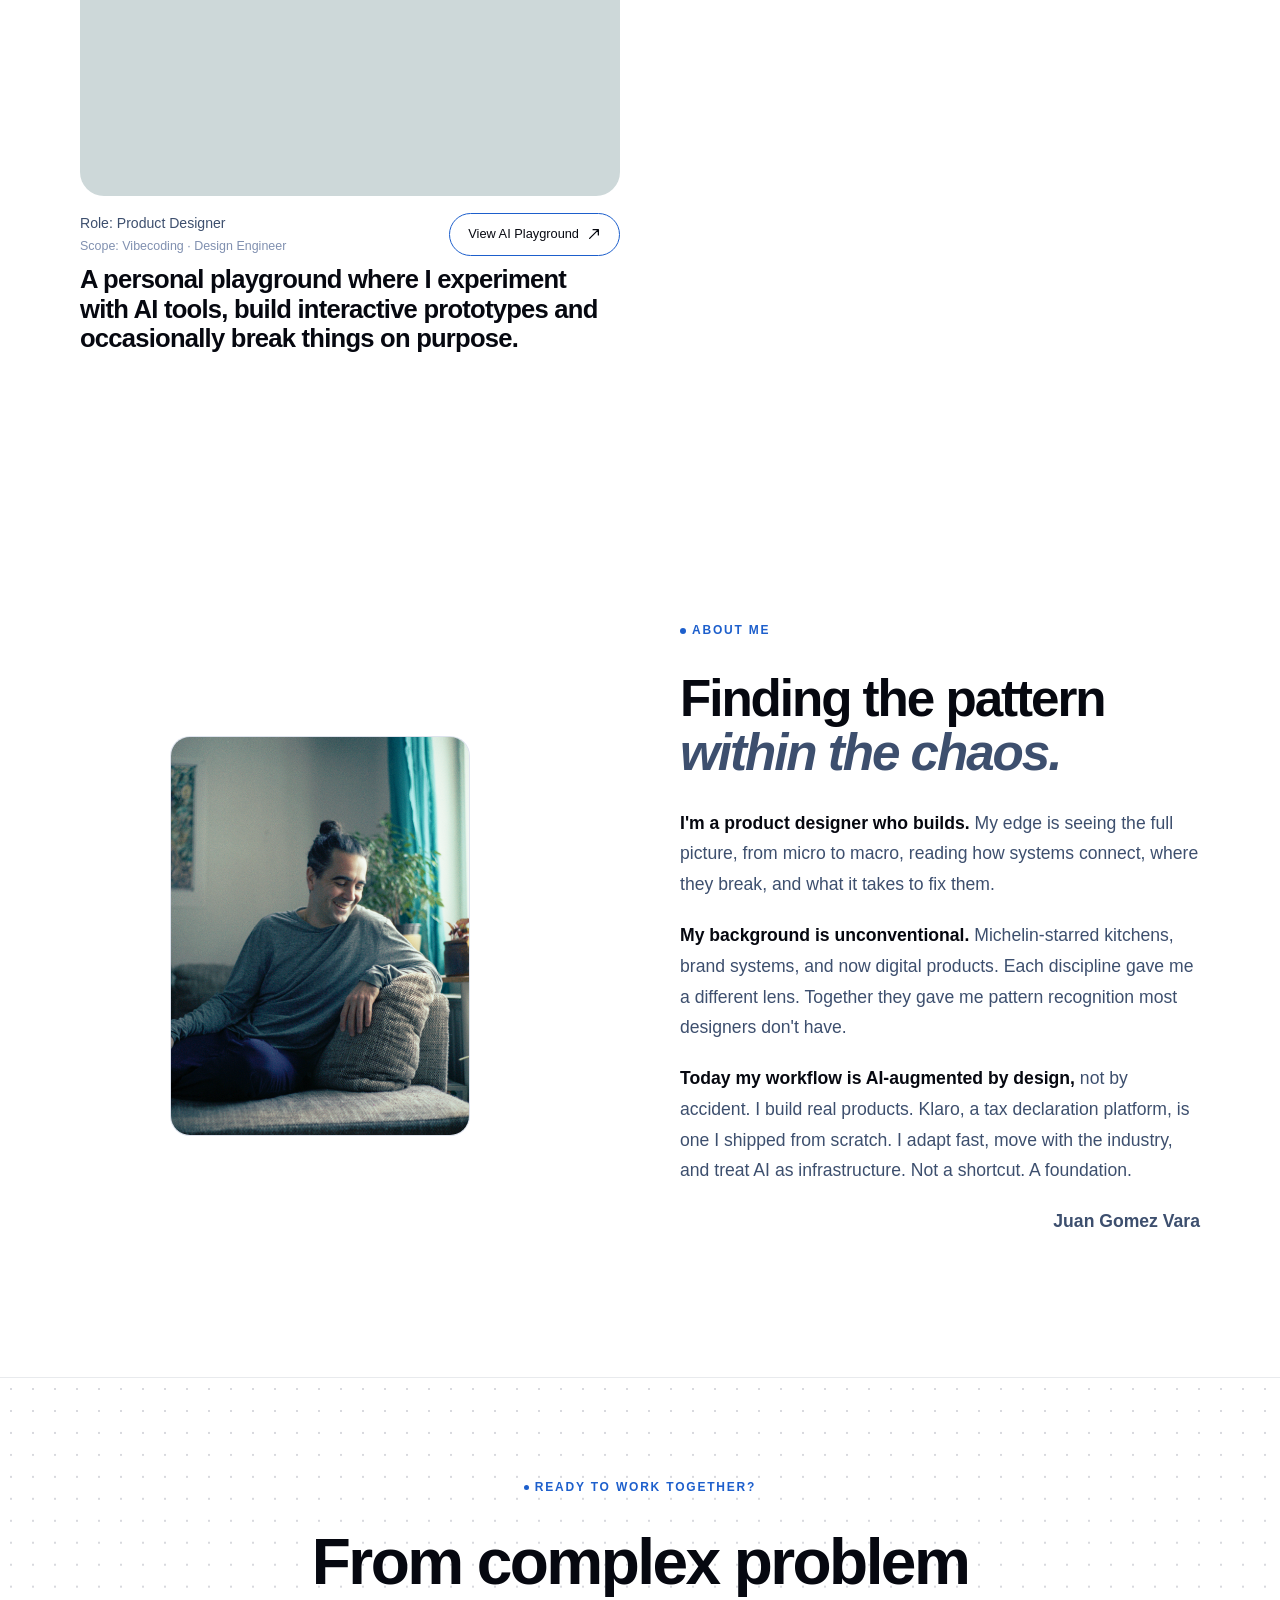
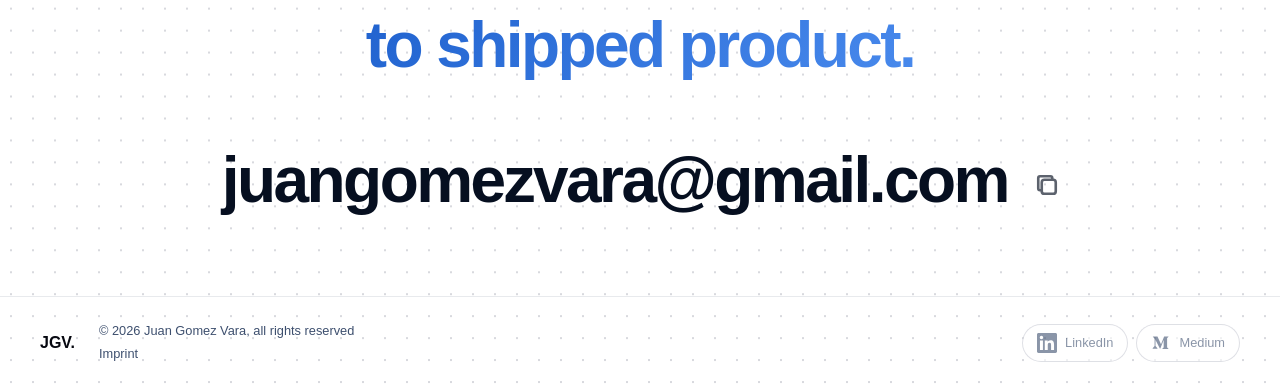
==== commit e07f6642: "remove "in Berlin — design systems & AI workflows" from hero typewriter Co-Authored-By: Claude Sonne" ====
--- a/index.html
+++ b/index.html
@@ -177,7 +177,7 @@
       </p>
 
       <p class="hero-sub" data-animate="fade-up" data-delay="450">
-        <span id="heroTypewriter"><strong>Juan Gomez Vara, Product Designer</strong> in Berlin — design systems &amp; AI workflows.</span><span class="type-cursor" id="heroTypeCursor"></span>
+        <span id="heroTypewriter"><strong>Juan Gomez Vara, Product Designer</strong></span><span class="type-cursor" id="heroTypeCursor"></span>
       </p>
 
 
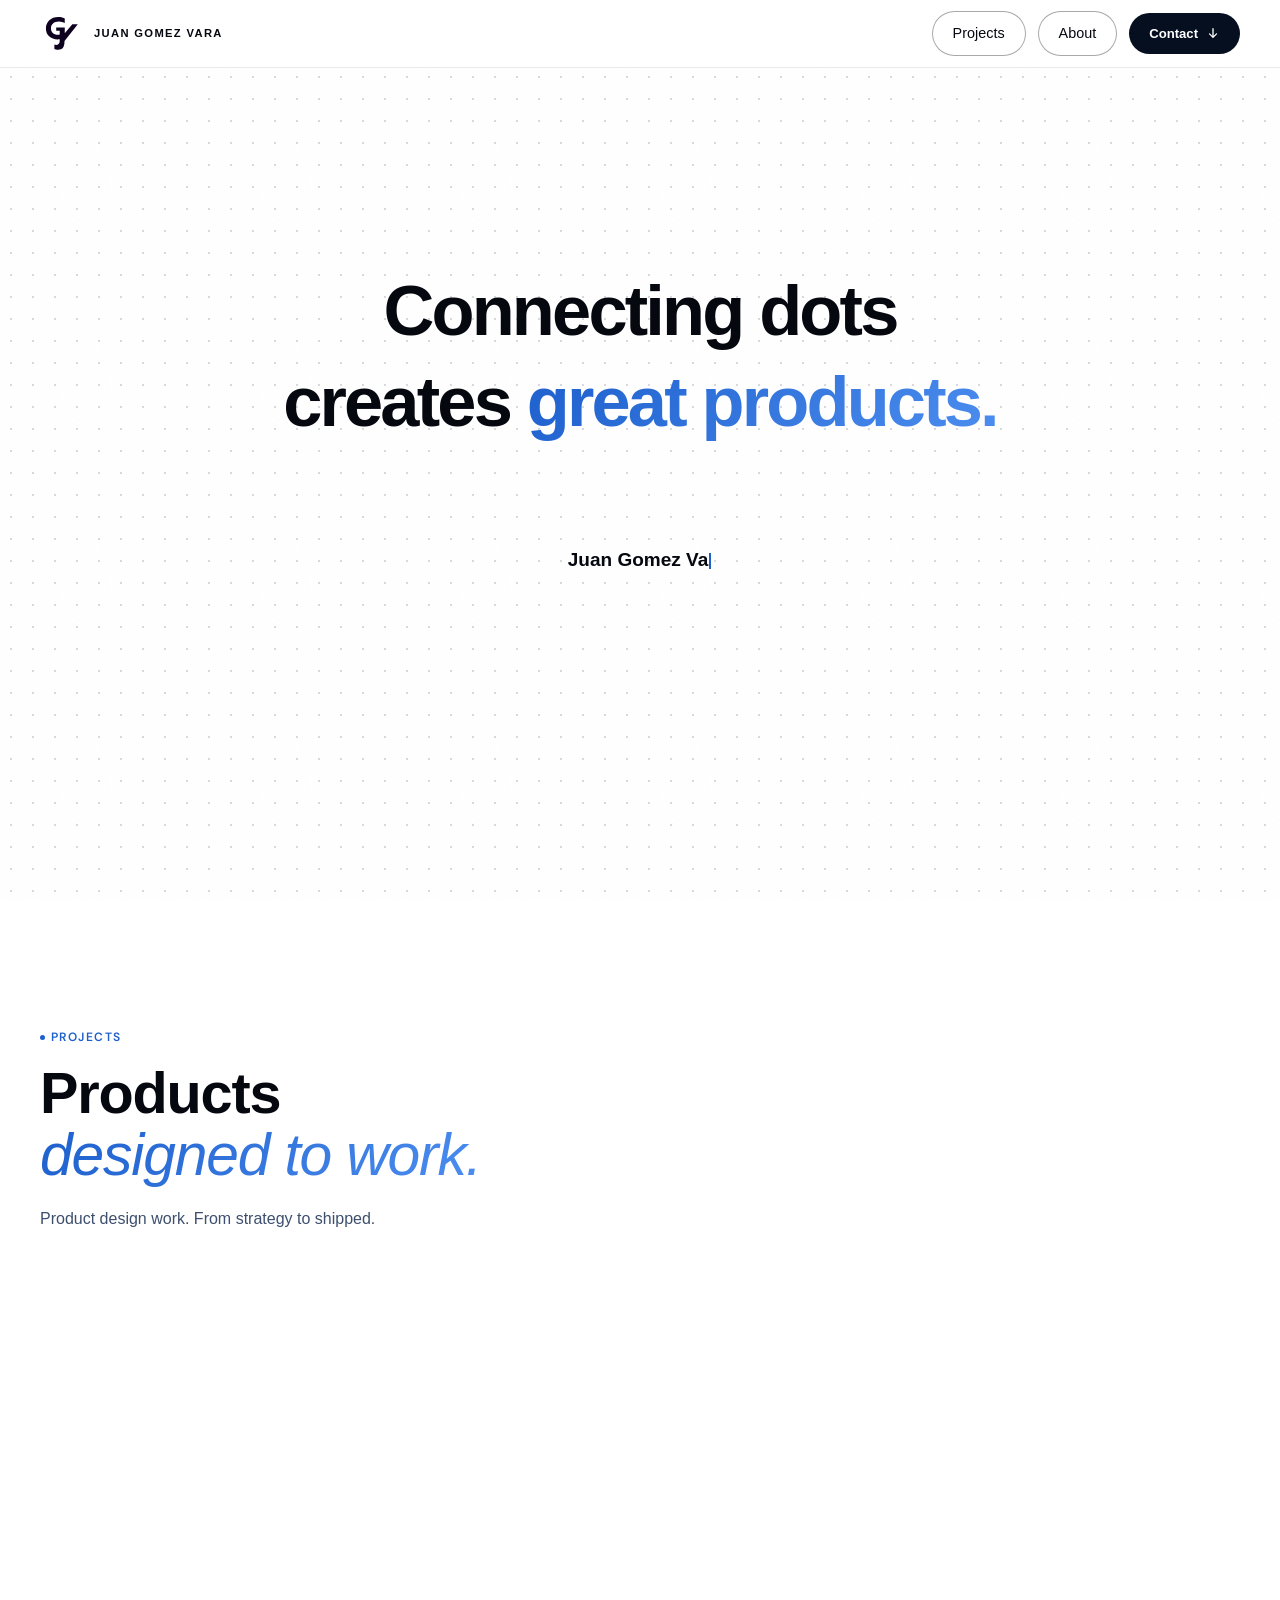
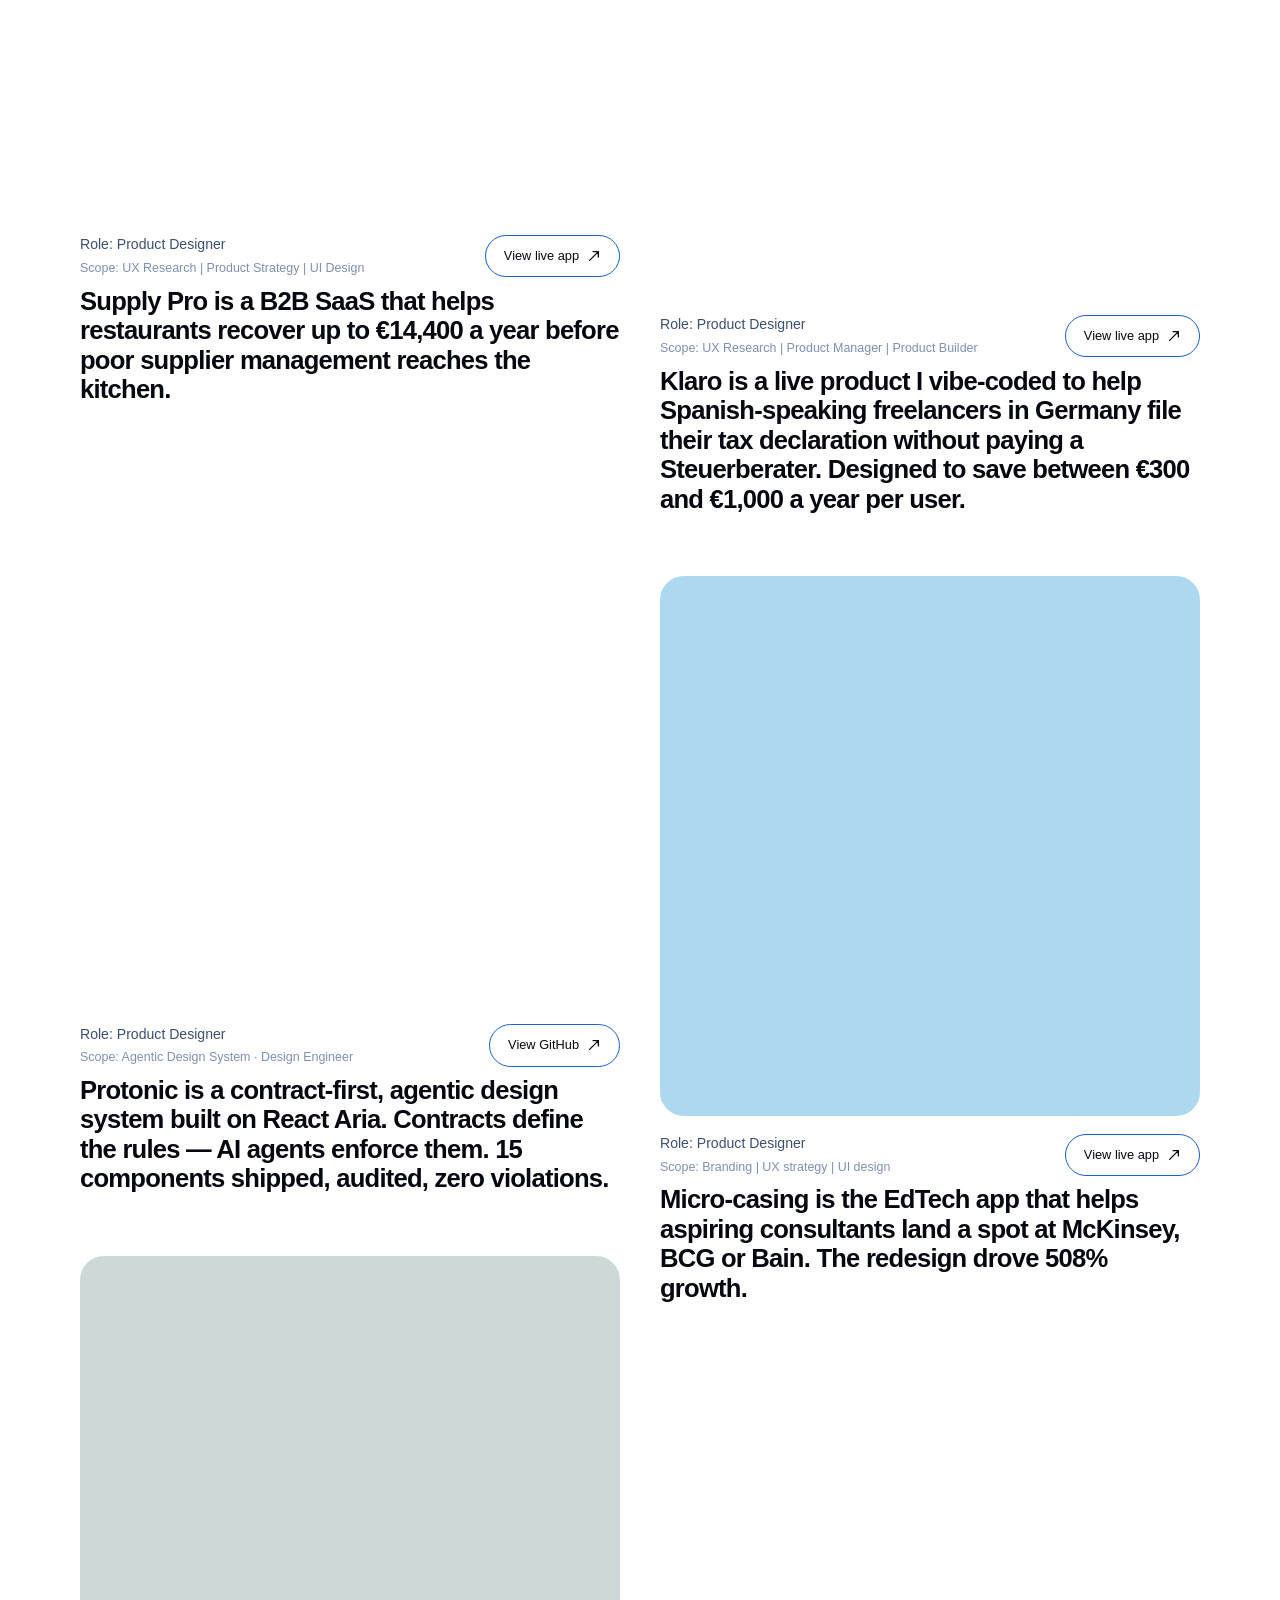
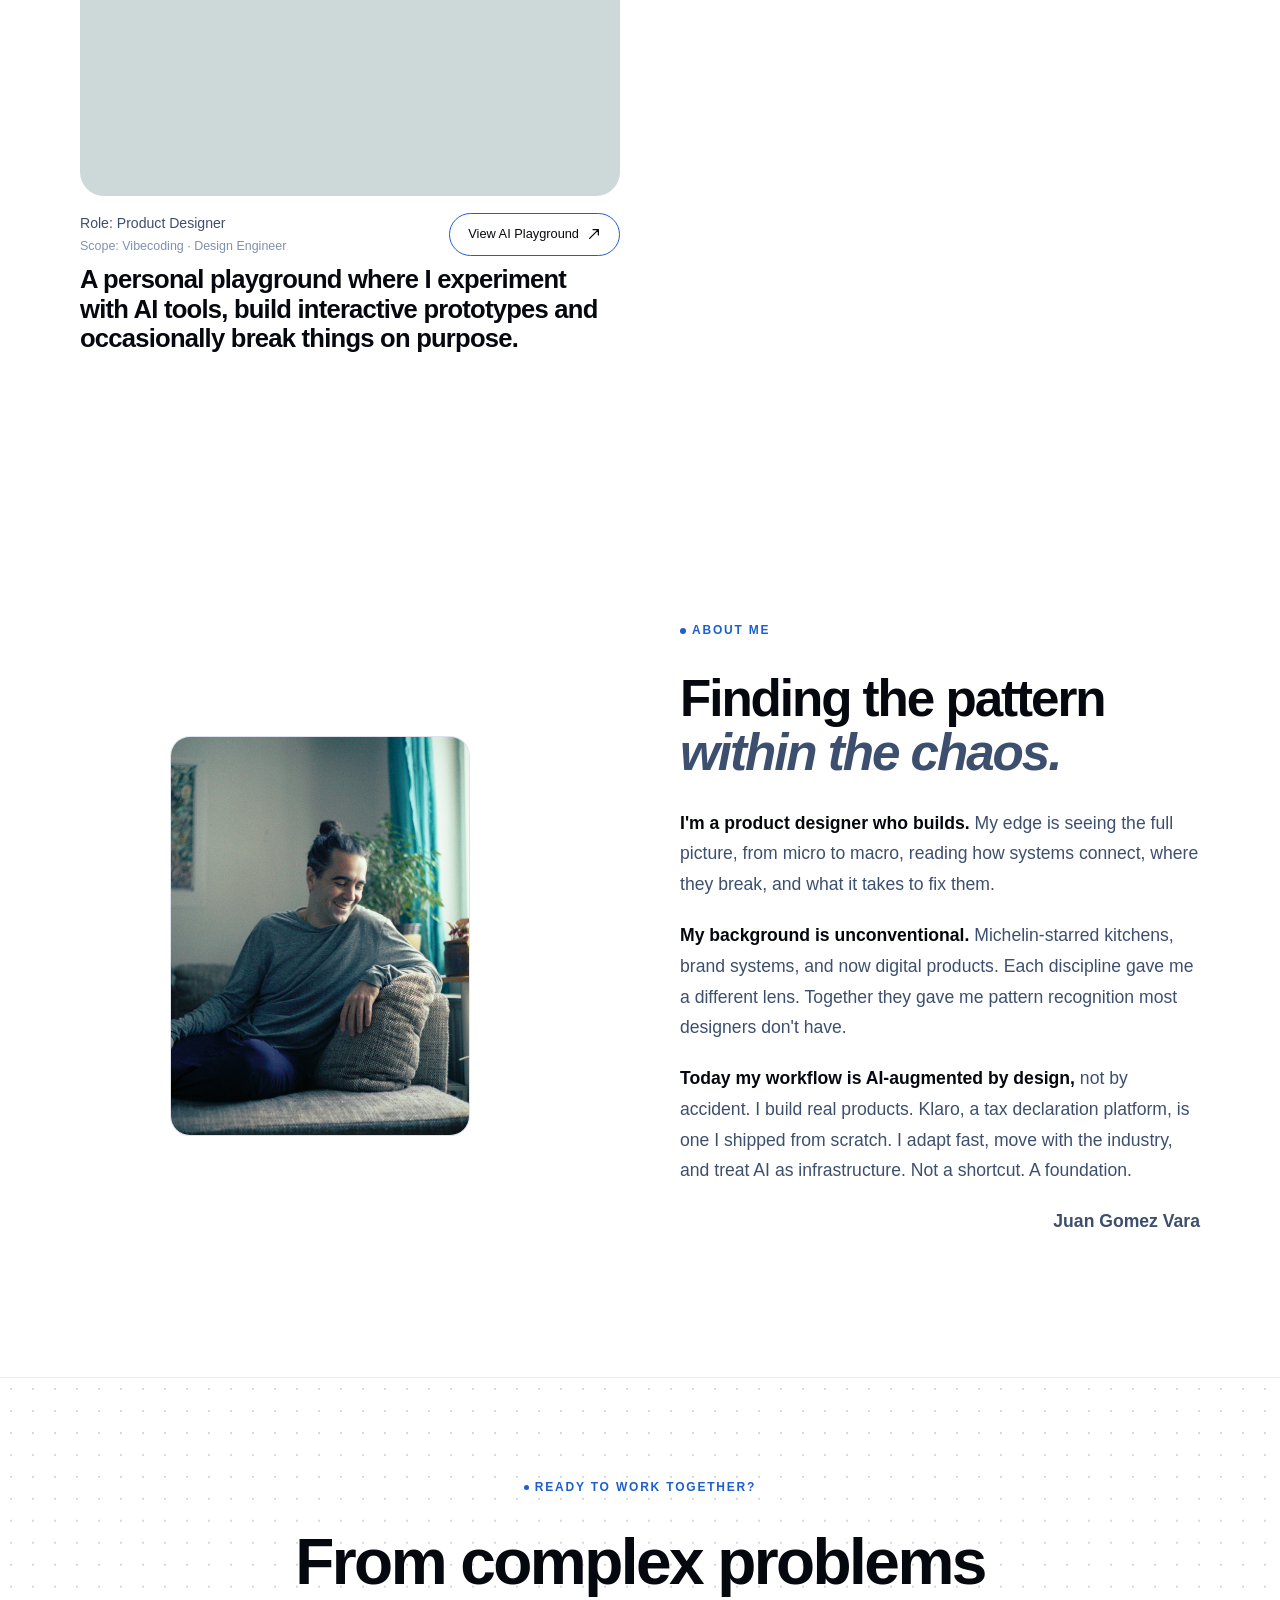
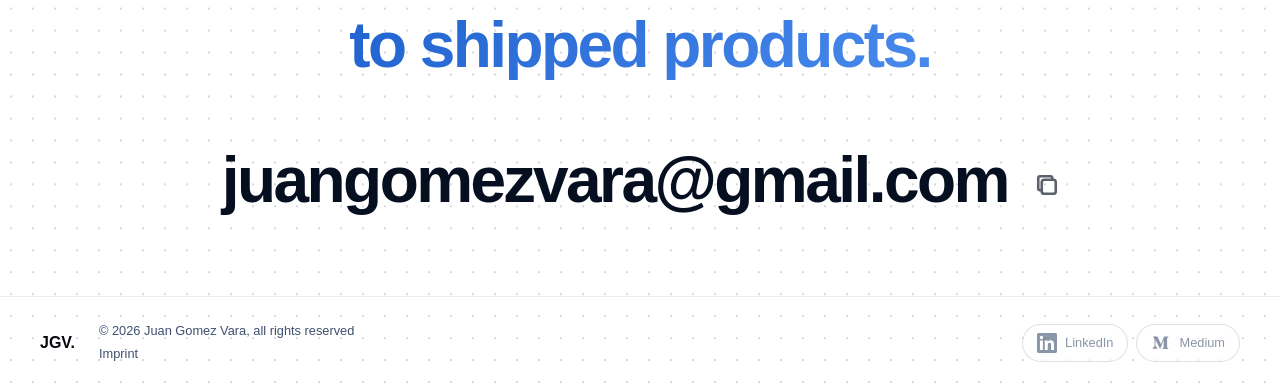
==== commit efe72ec4: "fix: pluralize footer CTA — problems → products Co-Authored-By: Claude Sonnet 4.6 <noreply@anthropic" ====
--- a/index.html
+++ b/index.html
@@ -385,7 +385,7 @@
     <div class="footer-top">
       <div class="footer-cta" data-animate="fade-up">
         <p class="footer-cta-label"><span class="eyebrow-dot"></span>Ready to work together?</p>
-        <h2 class="footer-cta-title"><span class="footer-cta-line">From complex problem</span><span class="footer-cta-line gradient-word">to shipped product.</span></h2>
+        <h2 class="footer-cta-title"><span class="footer-cta-line">From complex problems</span><span class="footer-cta-line gradient-word">to shipped products.</span></h2>
         <a href="mailto:juangomezvara@gmail.com" class="footer-email-link magnetic">
           <span class="footer-email-text">juangomezvara@gmail.com</span>
           <span class="footer-copy-icon" onclick="copyEmail(event)" title="Copy email" role="button" aria-label="Copy email address">
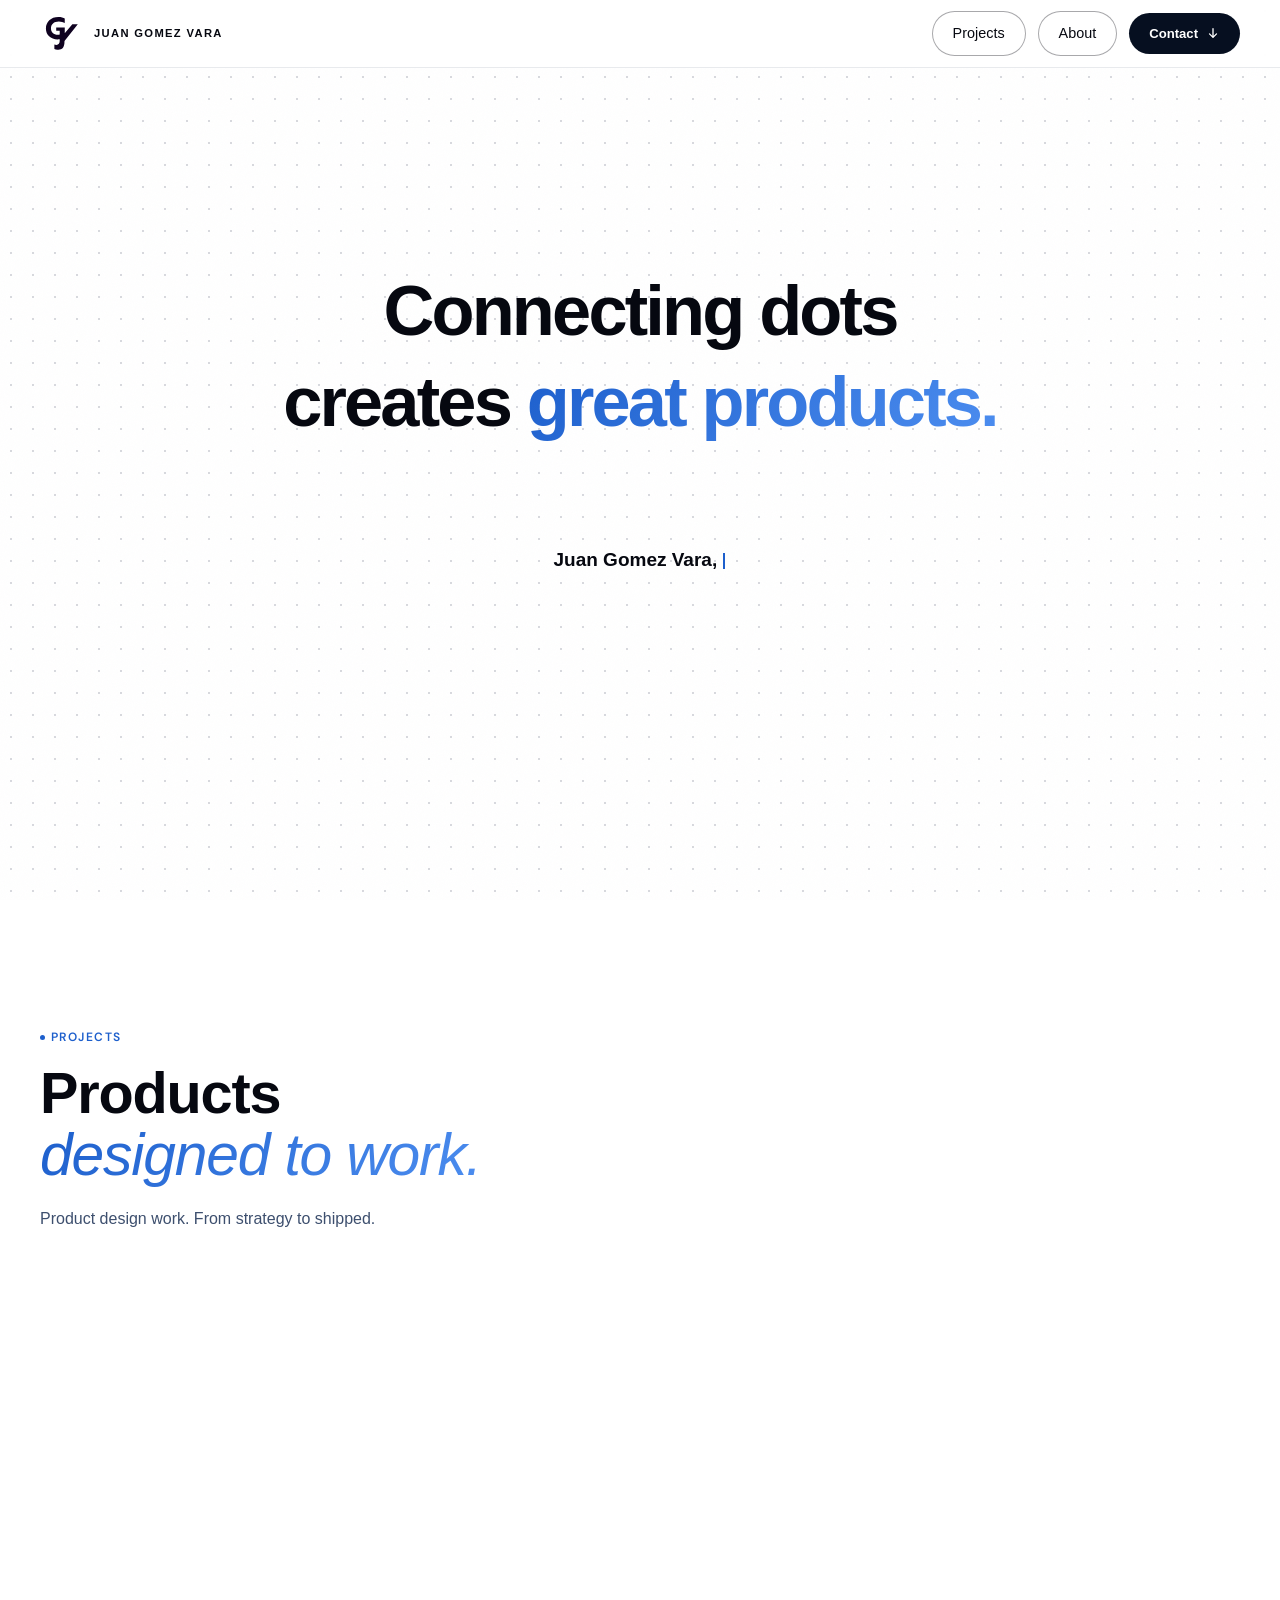
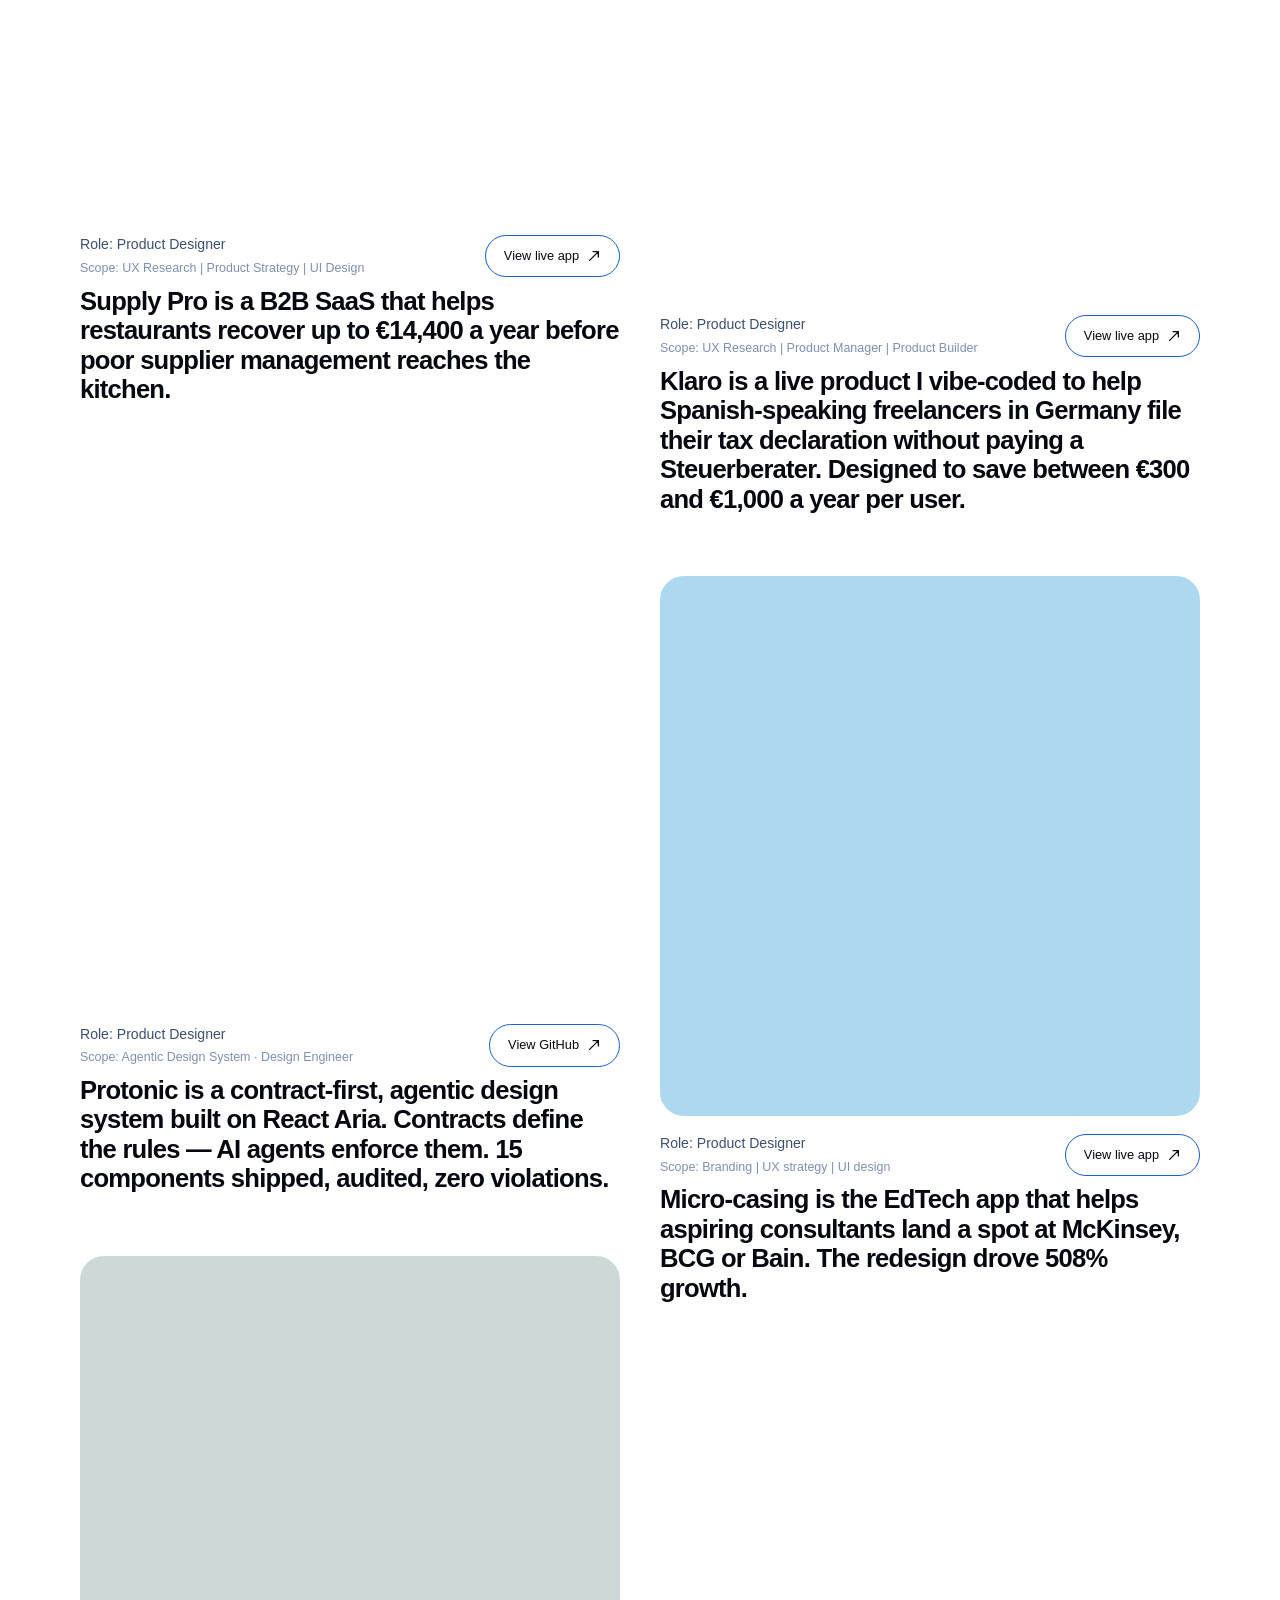
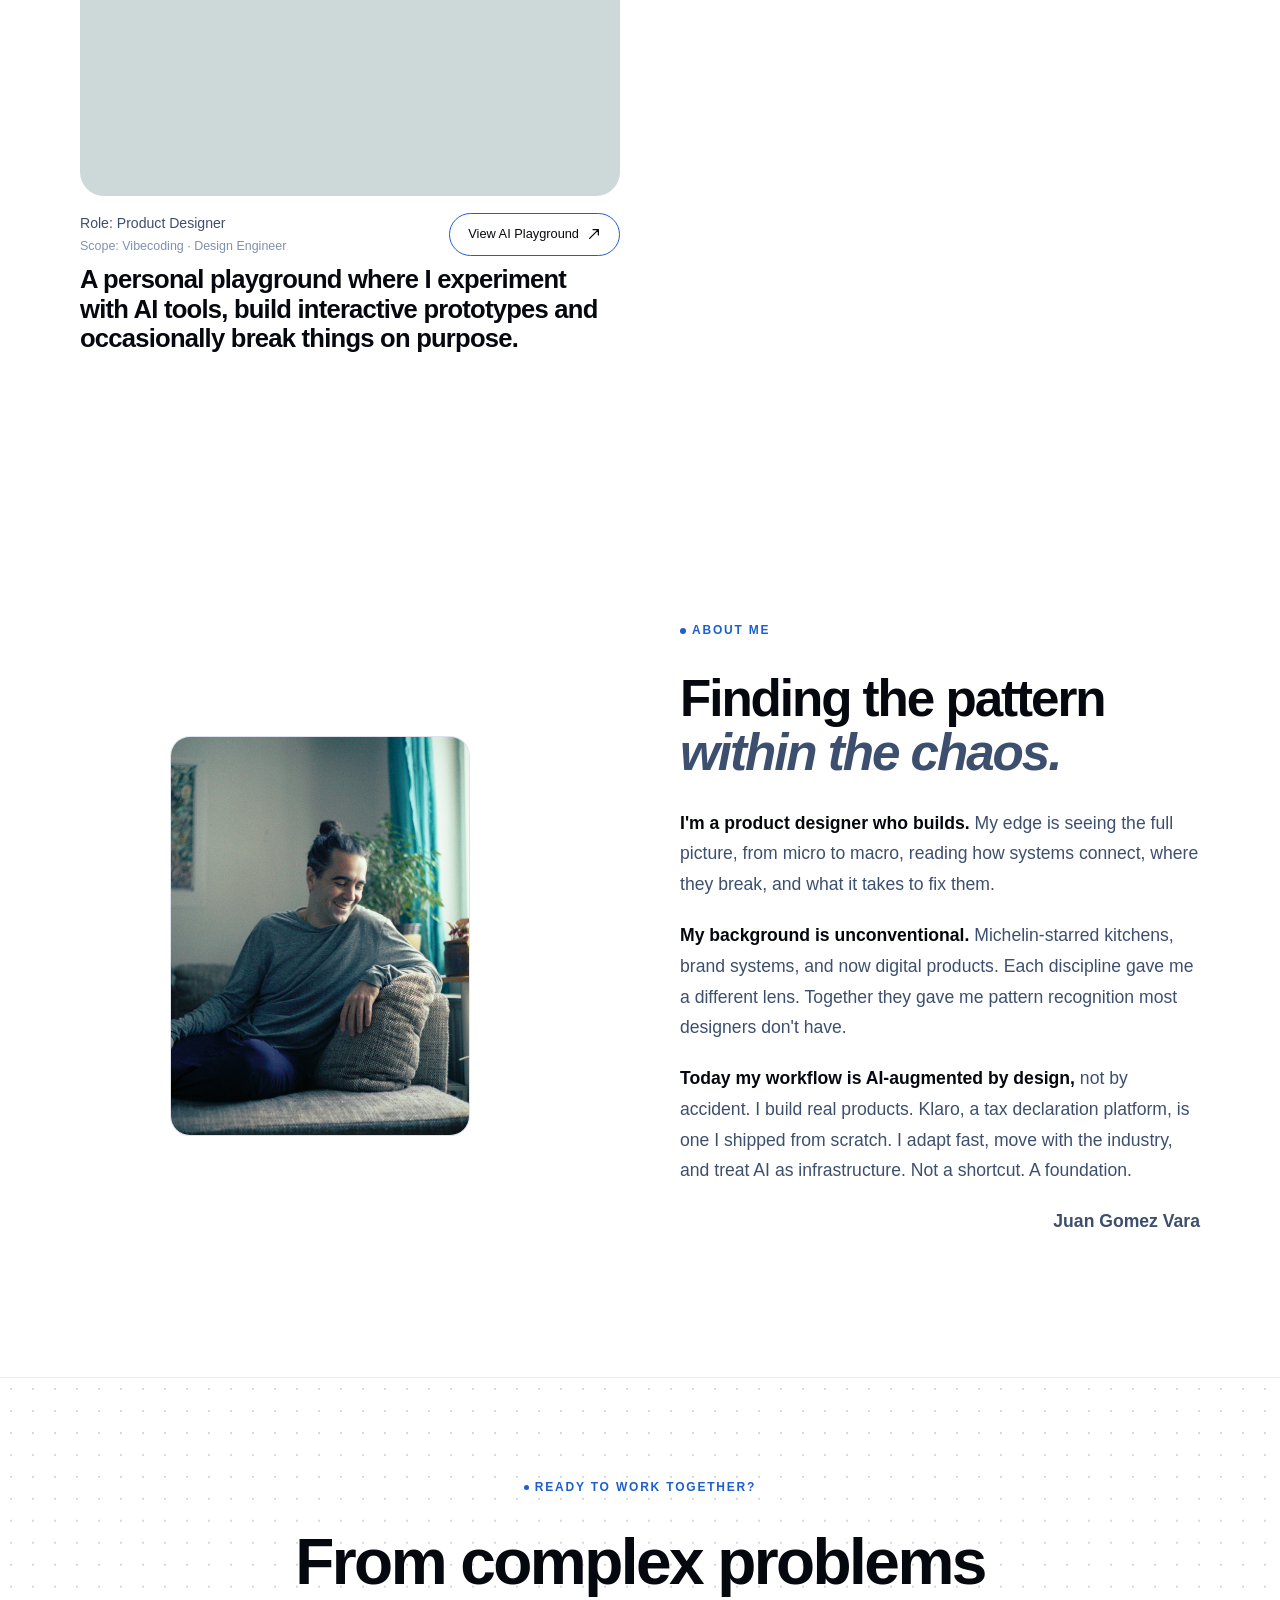
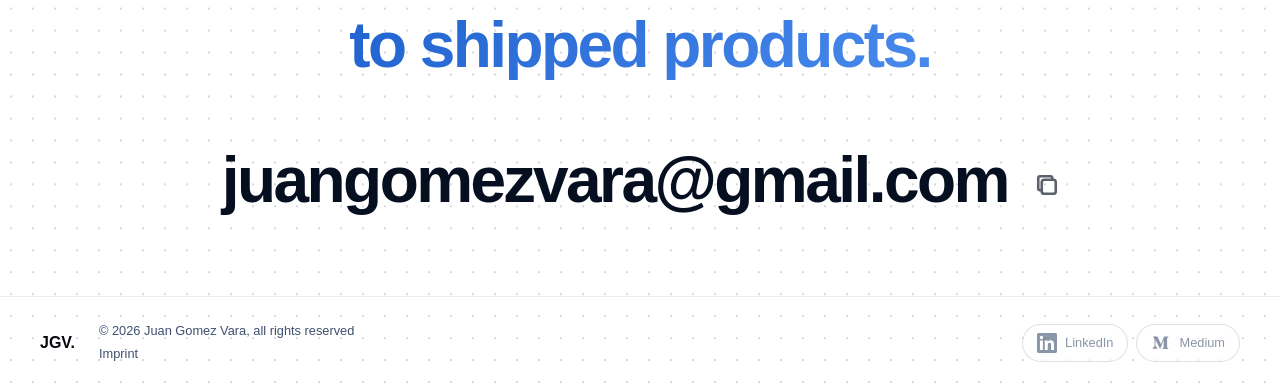
==== commit f80a8cc1: "Install Vercel Web Analytics ## Vercel Web Analytics Implementation  Successfully installed and conf" ====
--- a/index.html
+++ b/index.html
@@ -1,4 +1,4 @@
-﻿<!DOCTYPE html>
+<!DOCTYPE html>
 <html lang="en">
 <head>
   <meta charset="UTF-8" />
@@ -446,5 +446,8 @@
   <script>
     if ('serviceWorker' in navigator) navigator.serviceWorker.register('/sw.js');
   </script>
+
+  <!-- Vercel Web Analytics -->
+  <script defer src="https://cdn.vercel-insights.com/v1/script.js"></script>
 </body>
 </html>
